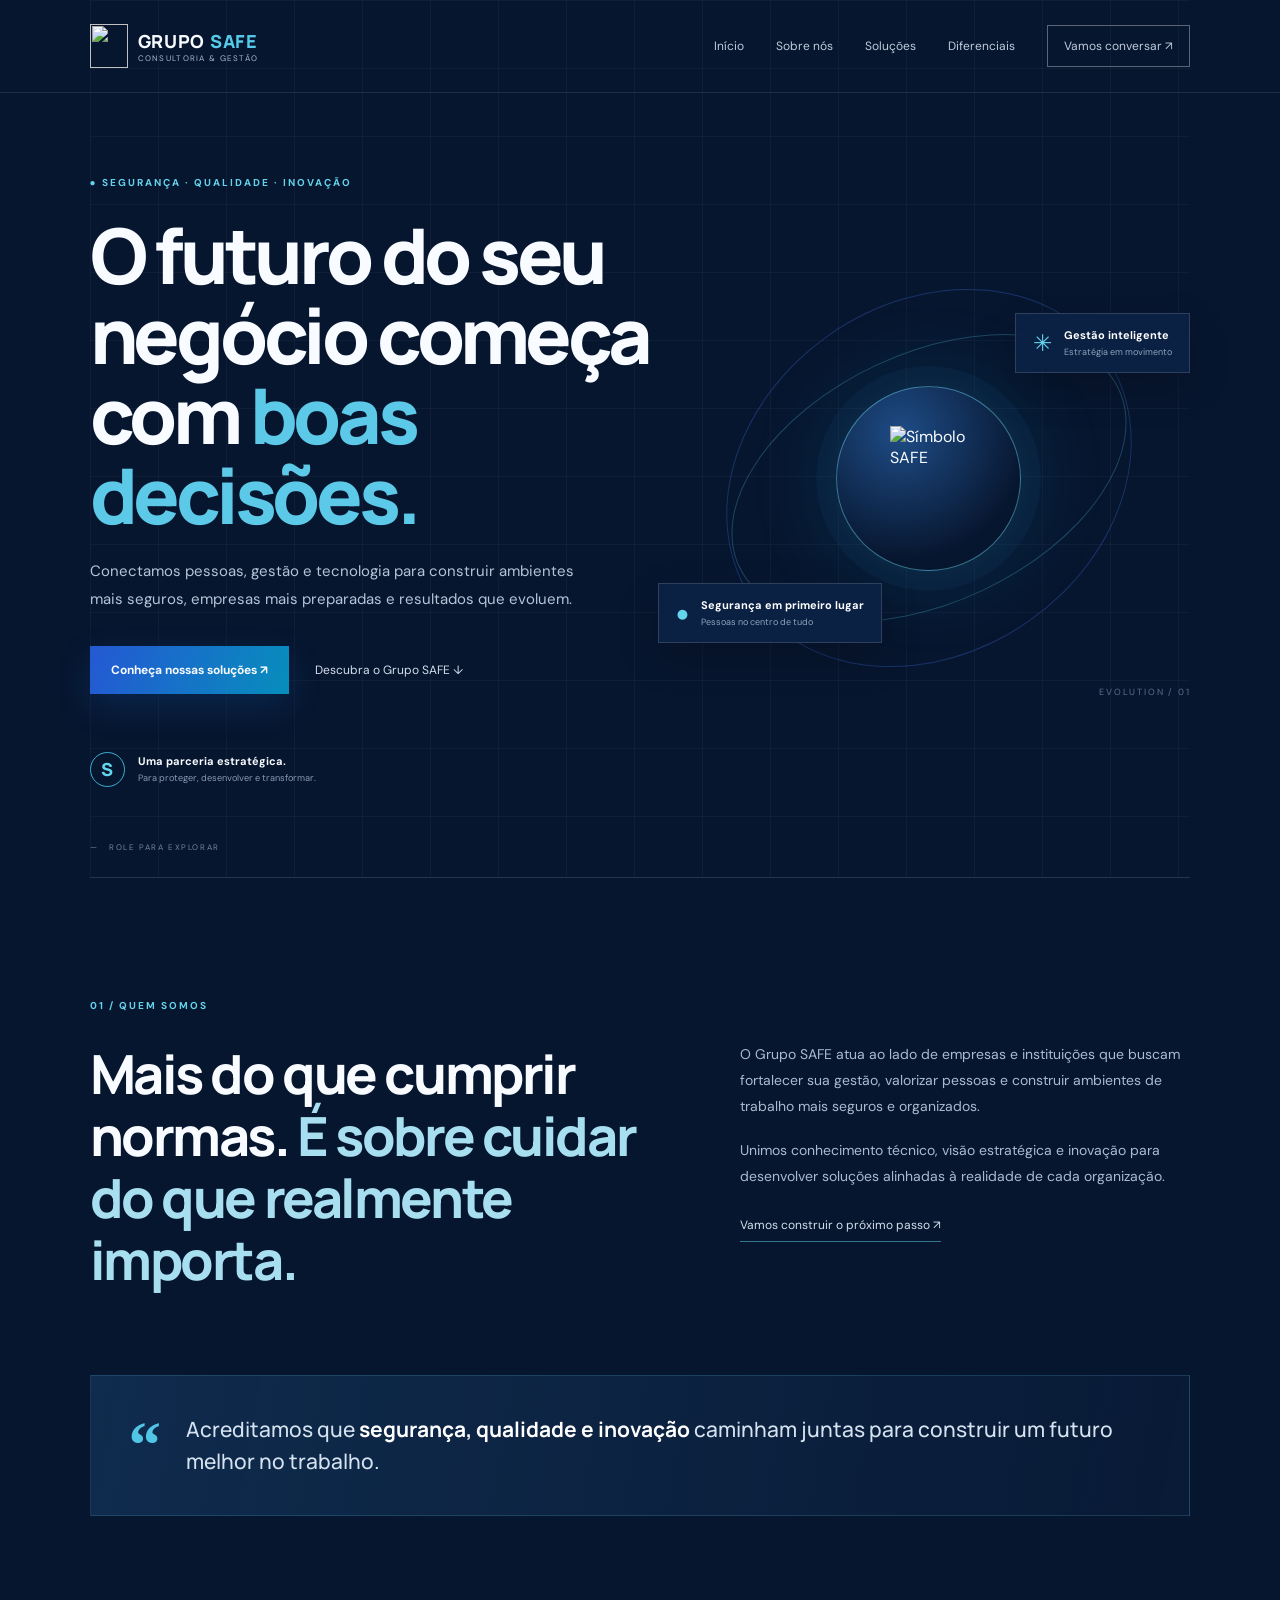
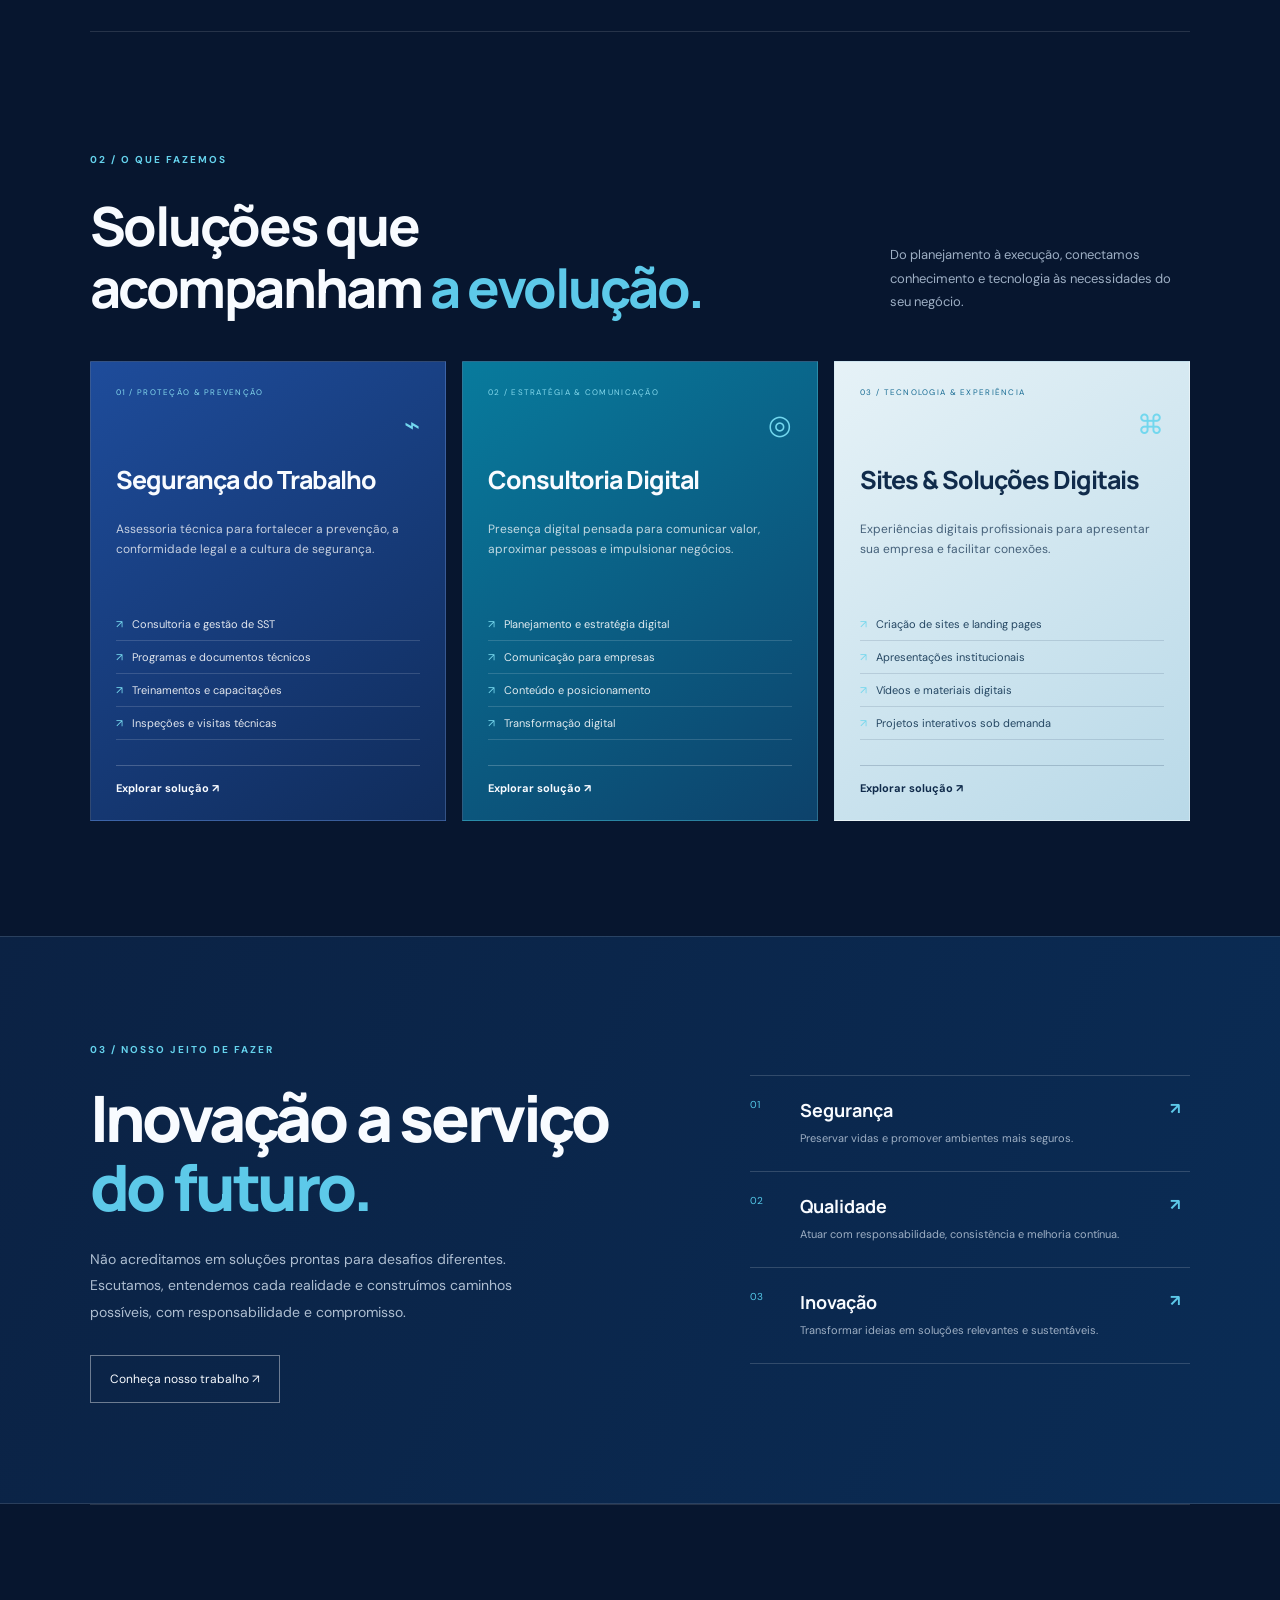
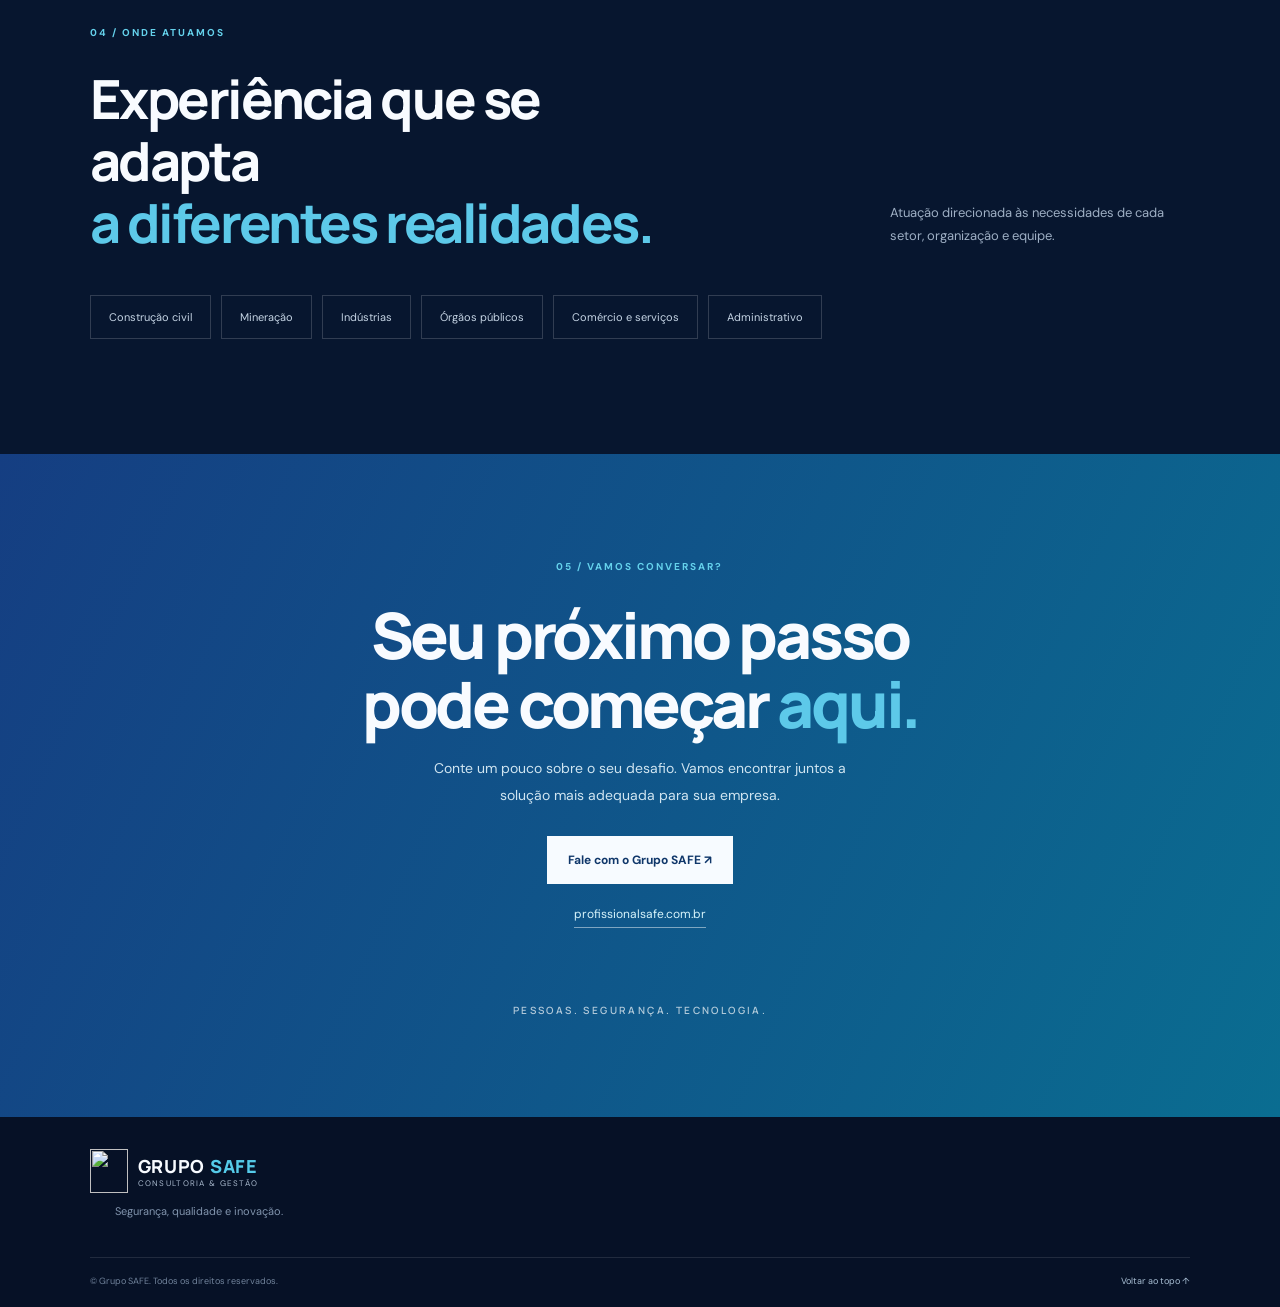
==== index.html @ c3917eaa "Add files via upload" ====
<!doctype html>
<html lang="pt-BR">
<head>
<meta charset="utf-8"><meta name="viewport" content="width=device-width,initial-scale=1">
<meta name="theme-color" content="#07162f">
<meta name="description" content="Grupo SAFE — Segurança, qualidade e inovação.">
<title>Grupo SAFE | Evolution</title>
<link rel="preconnect" href="https://fonts.googleapis.com">
<link href="https://fonts.googleapis.com/css2?family=DM+Sans:wght@400;500;600;700&family=Manrope:wght@400;600;700;800&display=swap" rel="stylesheet">
<link rel="stylesheet" href="style.css">
</head>
<body>
<div class="progress"></div><header>
<a class="brand" href="#inicio"><img src="assets/safe-mark.svg" alt=""><span><b>GRUPO <em>SAFE</em></b><small>CONSULTORIA & GESTÃO</small></span></a>
<button class="menu" aria-label="Abrir menu" aria-expanded="false">☰</button>
<nav><a href="#inicio">Início</a><a href="#sobre">Sobre nós</a><a href="#solucoes">Soluções</a><a href="#valores">Diferenciais</a><a class="navcta" href="#contato">Vamos conversar ↗</a></nav>
</header>
<main>
<section class="hero wrap" id="inicio">
<div class="hero-copy"><label>● SEGURANÇA · QUALIDADE · INOVAÇÃO</label><h1>O futuro do seu negócio começa com <i>boas decisões.</i></h1>
<p>Conectamos pessoas, gestão e tecnologia para construir ambientes mais seguros, empresas mais preparadas e resultados que evoluem.</p>
<div class="actions"><a class="btn" href="#solucoes">Conheça nossas soluções ↗</a><a class="simple" href="#sobre">Descubra o Grupo SAFE ↓</a></div>
<div class="proof"><b>S</b><span><strong>Uma parceria estratégica.</strong><small>Para proteger, desenvolver e transformar.</small></span></div></div>
<div class="visual"><div class="ring r1"></div><div class="ring r2"></div><div class="core"><img src="assets/safe-mark.svg" alt="Símbolo SAFE"></div><div class="float f1">✳ <span><b>Gestão inteligente</b><small>Estratégia em movimento</small></span></div><div class="float f2">● <span><b>Segurança em primeiro lugar</b><small>Pessoas no centro de tudo</small></span></div><small class="visual-note">EVOLUTION / 01</small></div>
<div class="scroll">— &nbsp; ROLE PARA EXPLORAR</div></section>
<section class="wrap section" id="sobre"><label>01 / QUEM SOMOS</label><div class="two"><h2>Mais do que cumprir normas. <i>É sobre cuidar do que realmente importa.</i></h2><div><p>O Grupo SAFE atua ao lado de empresas e instituições que buscam fortalecer sua gestão, valorizar pessoas e construir ambientes de trabalho mais seguros e organizados.</p><p>Unimos conhecimento técnico, visão estratégica e inovação para desenvolver soluções alinhadas à realidade de cada organização.</p><a class="under" href="#contato">Vamos construir o próximo passo ↗</a></div></div>
<div class="quote"><b>“</b><p>Acreditamos que <strong>segurança, qualidade e inovação</strong> caminham juntas para construir um futuro melhor no trabalho.</p></div></section>
<section class="wrap section" id="solucoes"><label>02 / O QUE FAZEMOS</label><div class="heading"><h2>Soluções que acompanham <i>a evolução.</i></h2><p>Do planejamento à execução, conectamos conhecimento e tecnologia às necessidades do seu negócio.</p></div>
<div class="cards">
<article class="card blue"><small>01 / PROTEÇÃO & PREVENÇÃO</small><div class="ico">⌁</div><h3>Segurança do Trabalho</h3><p>Assessoria técnica para fortalecer a prevenção, a conformidade legal e a cultura de segurança.</p><ul><li>Consultoria e gestão de SST</li><li>Programas e documentos técnicos</li><li>Treinamentos e capacitações</li><li>Inspeções e visitas técnicas</li></ul><a href="#contato">Explorar solução ↗</a></article>
<article class="card cyan"><small>02 / ESTRATÉGIA & COMUNICAÇÃO</small><div class="ico">◎</div><h3>Consultoria Digital</h3><p>Presença digital pensada para comunicar valor, aproximar pessoas e impulsionar negócios.</p><ul><li>Planejamento e estratégia digital</li><li>Comunicação para empresas</li><li>Conteúdo e posicionamento</li><li>Transformação digital</li></ul><a href="#contato">Explorar solução ↗</a></article>
<article class="card light"><small>03 / TECNOLOGIA & EXPERIÊNCIA</small><div class="ico">⌘</div><h3>Sites & Soluções Digitais</h3><p>Experiências digitais profissionais para apresentar sua empresa e facilitar conexões.</p><ul><li>Criação de sites e landing pages</li><li>Apresentações institucionais</li><li>Vídeos e materiais digitais</li><li>Projetos interativos sob demanda</li></ul><a href="#contato">Explorar solução ↗</a></article>
</div></section>
<section class="manifesto" id="valores"><div class="wrap manifesto-inner"><div><label>03 / NOSSO JEITO DE FAZER</label><h2>Inovação a serviço <i>do futuro.</i></h2><p>Não acreditamos em soluções prontas para desafios diferentes. Escutamos, entendemos cada realidade e construímos caminhos possíveis, com responsabilidade e compromisso.</p><a class="outline" href="#contato">Conheça nosso trabalho ↗</a></div><div class="values">
<div><small>01</small><span><b>Segurança</b><p>Preservar vidas e promover ambientes mais seguros.</p></span><strong>↗</strong></div>
<div><small>02</small><span><b>Qualidade</b><p>Atuar com responsabilidade, consistência e melhoria contínua.</p></span><strong>↗</strong></div>
<div><small>03</small><span><b>Inovação</b><p>Transformar ideias em soluções relevantes e sustentáveis.</p></span><strong>↗</strong></div></div></div></section>
<section class="wrap section sectors"><label>04 / ONDE ATUAMOS</label><div class="heading"><h2>Experiência que se adapta<br><i>a diferentes realidades.</i></h2><p>Atuação direcionada às necessidades de cada setor, organização e equipe.</p></div><div class="tags"><span>Construção civil</span><span>Mineração</span><span>Indústrias</span><span>Órgãos públicos</span><span>Comércio e serviços</span><span>Administrativo</span></div></section>
<section class="contact" id="contato"><div class="wrap"><label>05 / VAMOS CONVERSAR?</label><h2>Seu próximo passo<br>pode começar <i>aqui.</i></h2><p>Conte um pouco sobre o seu desafio. Vamos encontrar juntos a solução mais adequada para sua empresa.</p><a class="btn white" href="https://www.instagram.com/profissionalsafe/" target="_blank" rel="noopener">Fale com o Grupo SAFE ↗</a><a class="site" href="https://profissionalsafe.com.br" target="_blank" rel="noopener">profissionalsafe.com.br</a><div class="signature">PESSOAS. SEGURANÇA. TECNOLOGIA.</div></div></section>
</main>
<footer><div class="wrap"><a class="brand" href="#inicio"><img src="assets/safe-mark.svg" alt=""><span><b>GRUPO <em>SAFE</em></b><small>CONSULTORIA & GESTÃO</small></span></a><p>Segurança, qualidade e inovação.</p><div class="bottom"><span>© <span id="year"></span> Grupo SAFE. Todos os direitos reservados.</span><a href="#inicio">Voltar ao topo ↑</a></div></div></footer>
<script src="script.js"></script></body></html>
---- style.css ----
*{box-sizing:border-box}html{scroll-behavior:smooth}body{margin:0;background:#07162f;color:#f8fbff;font-family:'DM Sans',sans-serif;overflow-x:hidden}a{color:inherit;text-decoration:none}.progress{height:3px;width:0;position:fixed;z-index:99;top:0;background:#55cbe9}header{position:absolute;z-index:10;top:0;width:100%;padding:24px 7vw;display:flex;align-items:center;justify-content:space-between;border-bottom:1px solid #ffffff18}.brand{display:flex;align-items:center;gap:10px}.brand img{width:38px;height:44px}.brand span{display:flex;flex-direction:column}.brand b{font:800 18px Manrope,sans-serif;letter-spacing:.04em}.brand em{color:#55cbe9;font-style:normal}.brand small{font-size:8px;letter-spacing:.16em;color:#a8b8cc}nav{display:flex;align-items:center;gap:32px}nav a{font-size:12px;color:#c0ccdb}nav a:hover{color:#fff}.navcta{border:1px solid #ffffff55;padding:12px 16px}.menu{display:none}.wrap{width:min(1180px,86vw);margin:auto}.hero{min-height:760px;padding-top:170px;padding-bottom:90px;display:grid;grid-template-columns:1.05fr .95fr;align-items:center;position:relative;background-image:linear-gradient(#ffffff08 1px,transparent 1px),linear-gradient(90deg,#ffffff08 1px,transparent 1px);background-size:68px 68px}.hero label,label{font-size:10px;letter-spacing:.2em;font-weight:700;color:#65d2ec}.hero h1{font:800 clamp(46px,6vw,78px)/1.04 Manrope,sans-serif;letter-spacing:-.055em;margin:24px 0}.hero h1 i,h2 i{font-style:normal;color:#5dc9e9}.hero-copy>p{max-width:520px;color:#b5c4d7;line-height:1.85;font-size:15px}.actions{display:flex;align-items:center;gap:26px;margin-top:32px}.btn{display:inline-block;background:linear-gradient(110deg,#2458d3,#078ebc);padding:16px 21px;font-size:12px;font-weight:700;box-shadow:0 12px 34px #1469c833;transition:.25s}.btn:hover{transform:translateY(-3px)}.simple,.under{font-size:12px;color:#d4dfec}.proof{display:flex;align-items:center;gap:13px;margin-top:58px}.proof>b{width:35px;height:35px;border:1px solid #3aaed0;border-radius:50%;display:grid;place-items:center;color:#65d4ed;font:800 18px Manrope}.proof span{display:flex;flex-direction:column;font-size:11px;gap:4px}.proof small{color:#879ab3}.visual{min-height:440px;position:relative;display:grid;place-items:center}.ring{position:absolute;border:1px solid #5dc9e944;border-radius:50%;transform:rotate(-25deg)}.r1{width:420px;height:250px}.r2{width:350px;height:430px;transform:rotate(55deg);border-color:#396cda55}.core{width:185px;height:185px;border-radius:50%;display:grid;place-items:center;background:radial-gradient(circle at 35% 25%,#1e4c86,#07162f 70%);border:1px solid #6bd6ef77;box-shadow:0 0 0 20px #2366aa12,0 0 90px #10a8d033;animation:breathe 5s infinite}.core img{width:78px;height:105px}.float{position:absolute;display:flex;align-items:center;gap:12px;padding:14px 17px;background:#0c2347dd;border:1px solid #ffffff24;backdrop-filter:blur(14px);font-size:23px;color:#64d3ec;box-shadow:0 15px 40px #0003}.float span{display:flex;flex-direction:column;gap:4px;color:#fff;font-size:11px}.float small{font-size:9px;color:#8fa4bd}.f1{top:55px;right:0}.f2{bottom:55px;left:-10px}.visual-note{position:absolute;bottom:0;right:0;color:#59708e;letter-spacing:.2em;font-size:9px}.scroll{position:absolute;bottom:25px;left:0;font-size:8px;letter-spacing:.2em;color:#7186a1}.section{padding-top:115px;padding-bottom:115px;border-top:1px solid #ffffff20}.two{display:grid;grid-template-columns:1.1fr .9fr;gap:9%;margin-top:28px}.two h2,.heading h2{font:750 clamp(32px,4.3vw,54px)/1.15 Manrope,sans-serif;letter-spacing:-.045em;margin:0}.two h2 i{color:#a7dff0}.two p{font-size:14px;line-height:1.85;color:#aabbd0;margin:0 0 18px}.under{display:inline-block;margin-top:10px;border-bottom:1px solid #5dc9e988;padding-bottom:8px}.quote{margin-top:85px;padding:32px 38px;display:flex;align-items:center;gap:25px;background:linear-gradient(100deg,#1b48776b,#0d294d33);border:1px solid #66bedf30}.quote>b{font:800 65px Georgia;color:#51c5e5}.quote p{font:500 21px/1.5 Manrope;color:#d5e2ef;margin:0}.quote strong{color:#fff}.heading{display:flex;justify-content:space-between;align-items:end;gap:35px;margin:26px 0 42px}.heading h2{max-width:620px}.heading>p{max-width:300px;color:#9eafc4;font-size:13px;line-height:1.8;margin:0 0 5px}.cards{display:grid;grid-template-columns:repeat(3,1fr);gap:16px}.card{min-height:445px;padding:25px;display:flex;flex-direction:column;position:relative;overflow:hidden;border:1px solid #ffffff22;transition:.3s}.card:hover{transform:translateY(-7px);border-color:#66d5ef88}.blue{background:linear-gradient(145deg,#1e4c9b,#102c5b)}.cyan{background:linear-gradient(145deg,#087b9d,#0d426b)}.light{background:linear-gradient(145deg,#e6f2f7,#b9d9e8);color:#102b4b}.card>small{font-size:8px;letter-spacing:.16em;color:#85d9ed}.light>small{color:#176b93}.ico{font-size:27px;color:#72d7ee;position:absolute;right:25px;top:45px}.card h3{font:750 25px Manrope;margin:65px 0 10px;letter-spacing:-.04em}.card p{font-size:12px;line-height:1.7;color:#ffffffbf;min-height:62px}.light p{color:#45617a}.card ul{padding:0;list-style:none;margin:15px 0 25px}.card li{padding:9px 0;border-bottom:1px solid #ffffff25;font-size:11px;color:#ffffffdf}.light li{border-color:#102b4b22;color:#244662}.card li:before{content:'↗';margin-right:9px;color:#76d7ed}.card a{margin-top:auto;padding-top:15px;border-top:1px solid #ffffff35;font-size:11px;font-weight:700}.light a{border-color:#102b4b33}.manifesto{background:linear-gradient(115deg,#0b2244,#0a2c55);border-block:1px solid #ffffff20;padding:100px 0}.manifesto-inner{display:grid;grid-template-columns:1fr .8fr;gap:10%;align-items:center}.manifesto h2,.contact h2{font:800 clamp(42px,5vw,65px)/1.08 Manrope;letter-spacing:-.05em;margin:25px 0}.manifesto p,.contact p{max-width:460px;color:#aebed1;font-size:14px;line-height:1.9}.outline{display:inline-block;border:1px solid #ffffff66;padding:15px 19px;font-size:12px;margin-top:15px}.values>div{display:grid;grid-template-columns:35px 1fr 20px;gap:15px;padding:22px 0;border-bottom:1px solid #ffffff29}.values>div:first-child{border-top:1px solid #ffffff29}.values small{color:#55c9e8;font-size:10px}.values b{font:700 18px Manrope}.values p{margin:6px 0 0;font-size:11px;color:#9eafc4}.values strong{color:#5dc9e9}.tags{display:flex;flex-wrap:wrap;gap:10px;margin-top:40px}.tags span{padding:14px 18px;border:1px solid #ffffff2b;color:#c5d4e4;font-size:11px;transition:.25s}.tags span:hover{background:#2575b738;border-color:#3aaed0}.contact{padding:100px 0;text-align:center;background:linear-gradient(115deg,#153e82,#0a6d91)}.contact h2{margin:25px 0 17px}.contact p{margin:0 auto 28px;color:#d0e5f1}.white{background:#f7fbff;color:#10376a;box-shadow:none}.site{display:block;width:max-content;margin:22px auto 0;font-size:12px;color:#d7f4fb;border-bottom:1px solid #ffffff77;padding-bottom:5px}.signature{margin-top:75px;color:#ffffffad;font:600 10px Manrope;letter-spacing:.24em}footer{background:#061126;padding:32px 0 20px}footer .wrap>p{display:inline-block;margin-left:25px;color:#8194ad;font-size:11px}.bottom{display:flex;justify-content:space-between;margin-top:28px;padding-top:17px;border-top:1px solid #ffffff1c;color:#71839b;font-size:9px}.bottom a{color:#a9bfd4}.reveal{opacity:0;transform:translateY(22px);transition:.7s}.reveal.show{opacity:1;transform:none}@keyframes breathe{50%{transform:scale(1.045)}}@media(max-width:850px){nav{gap:16px}nav a{font-size:10px}.hero{min-height:680px}.visual{transform:scale(.85)}}@media(max-width:650px){header{padding:17px 6vw}.menu{display:block;background:none;border:0;color:white;font-size:25px}nav{position:absolute;top:70px;left:0;right:0;padding:15px 6vw 22px;background:#06152ff5;display:flex;flex-direction:column;align-items:stretch;gap:0;opacity:0;visibility:hidden;transform:translateY(-8px);transition:.25s}nav.open{opacity:1;visibility:visible;transform:none}nav a{padding:13px 0;border-bottom:1px solid #ffffff15;font-size:13px}.navcta{text-align:center;margin-top:10px}.wrap{width:88vw}.hero{display:flex;flex-direction:column;align-items:stretch;padding-top:135px;padding-bottom:85px;min-height:auto}.hero h1{font-size:clamp(42px,12vw,58px)}.hero-copy>p{font-size:14px}.actions{align-items:flex-start;flex-direction:column;gap:20px}.proof{margin-top:38px}.visual{min-height:330px;margin-top:10px;transform:scale(.8);transform-origin:center}.r1{width:340px;height:210px}.r2{width:280px;height:350px}.core{width:150px;height:150px}.f1{top:15px}.f2{bottom:20px}.scroll{bottom:20px}.section{padding:80px 0}.two,.manifesto-inner{grid-template-columns:1fr;gap:25px}.two h2,.heading h2{font-size:36px}.quote{margin-top:55px;padding:24px 18px;gap:12px}.quote>b{font-size:48px}.quote p{font-size:15px}.heading{display:block;margin-bottom:28px}.heading>p{margin-top:17px}.cards{grid-template-columns:1fr}.card{min-height:400px}.manifesto{padding:80px 0}.manifesto h2,.contact h2{font-size:44px}.sectors .heading{display:block}.tags{margin-top:28px;gap:8px}.tags span{padding:12px;font-size:10px}.contact{padding:80px 0}.signature{font-size:8px;margin-top:55px}footer .wrap>p{display:block;margin:14px 0}.bottom{gap:12px;line-height:1.5}}@media(prefers-reduced-motion:reduce){*,*::before,*::after{scroll-behavior:auto!important;animation-duration:.01ms!important;transition-duration:.01ms!important}.reveal{opacity:1;transform:none}}
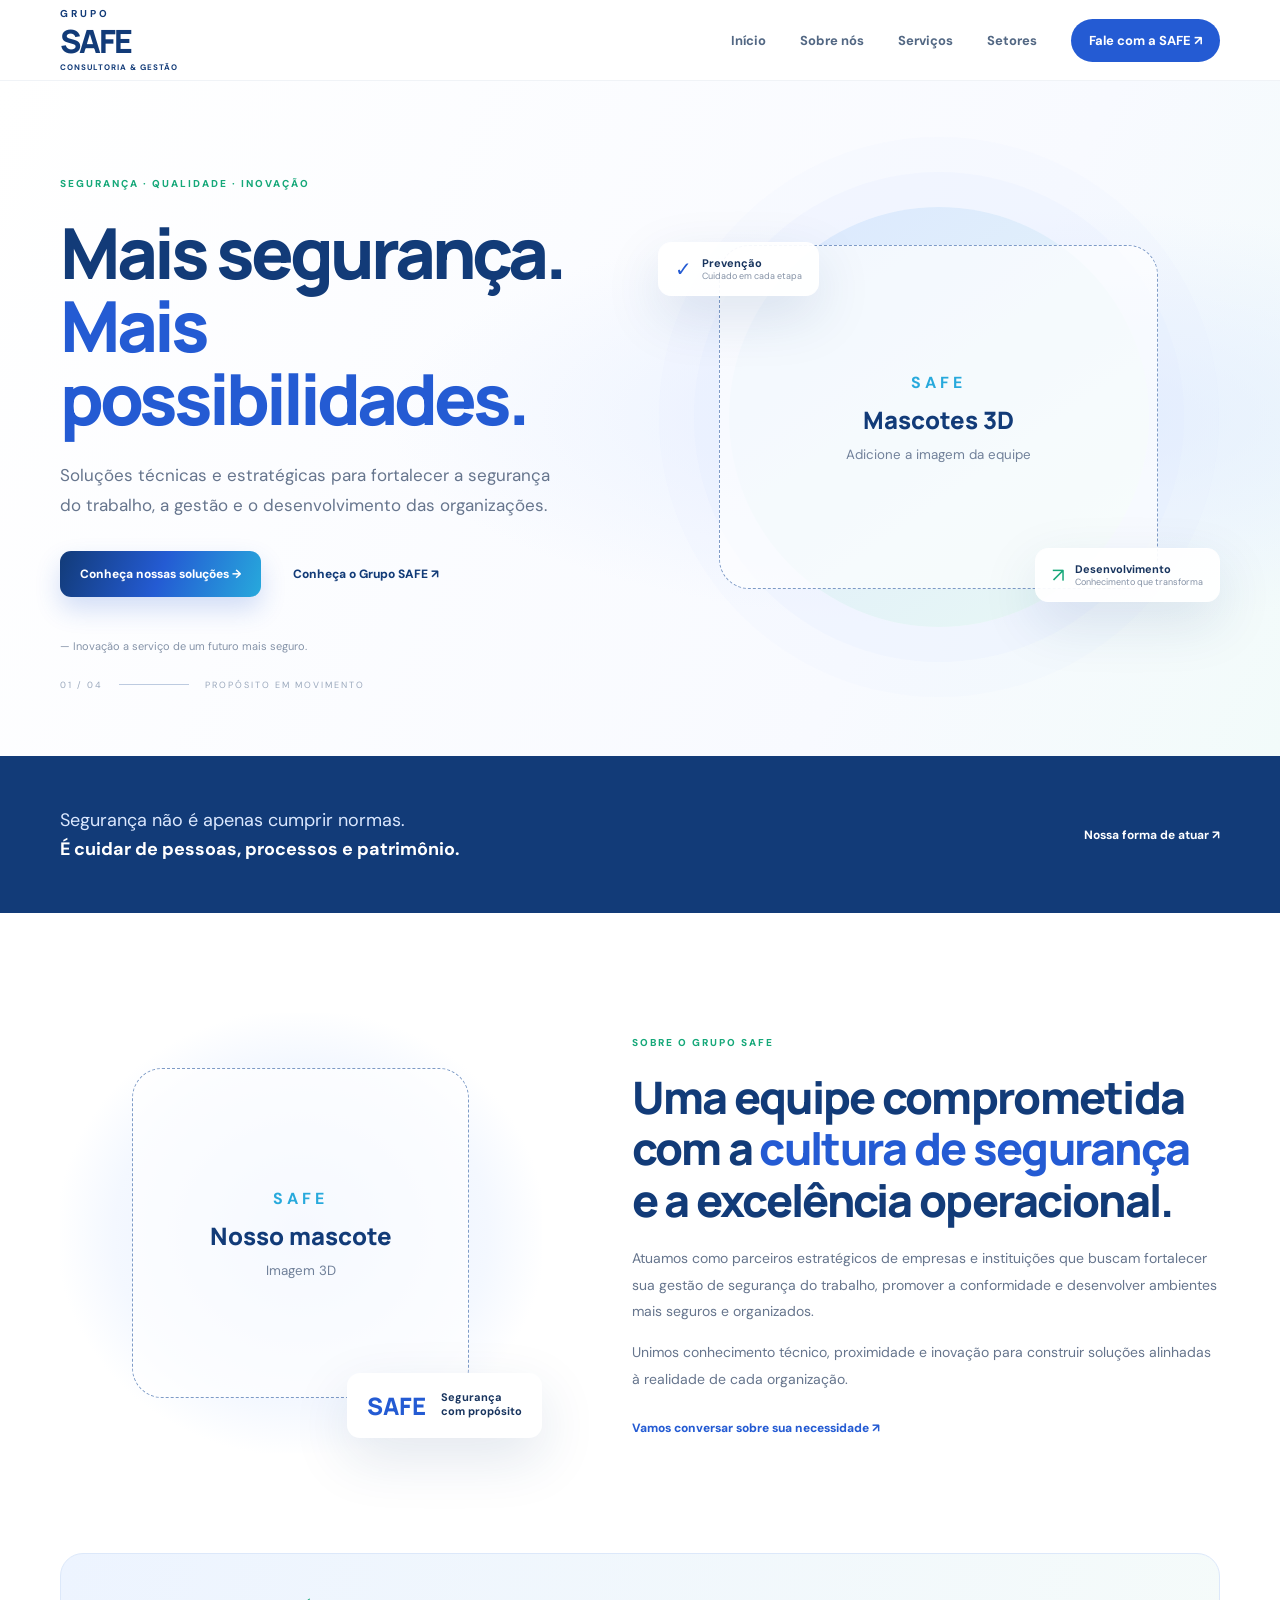
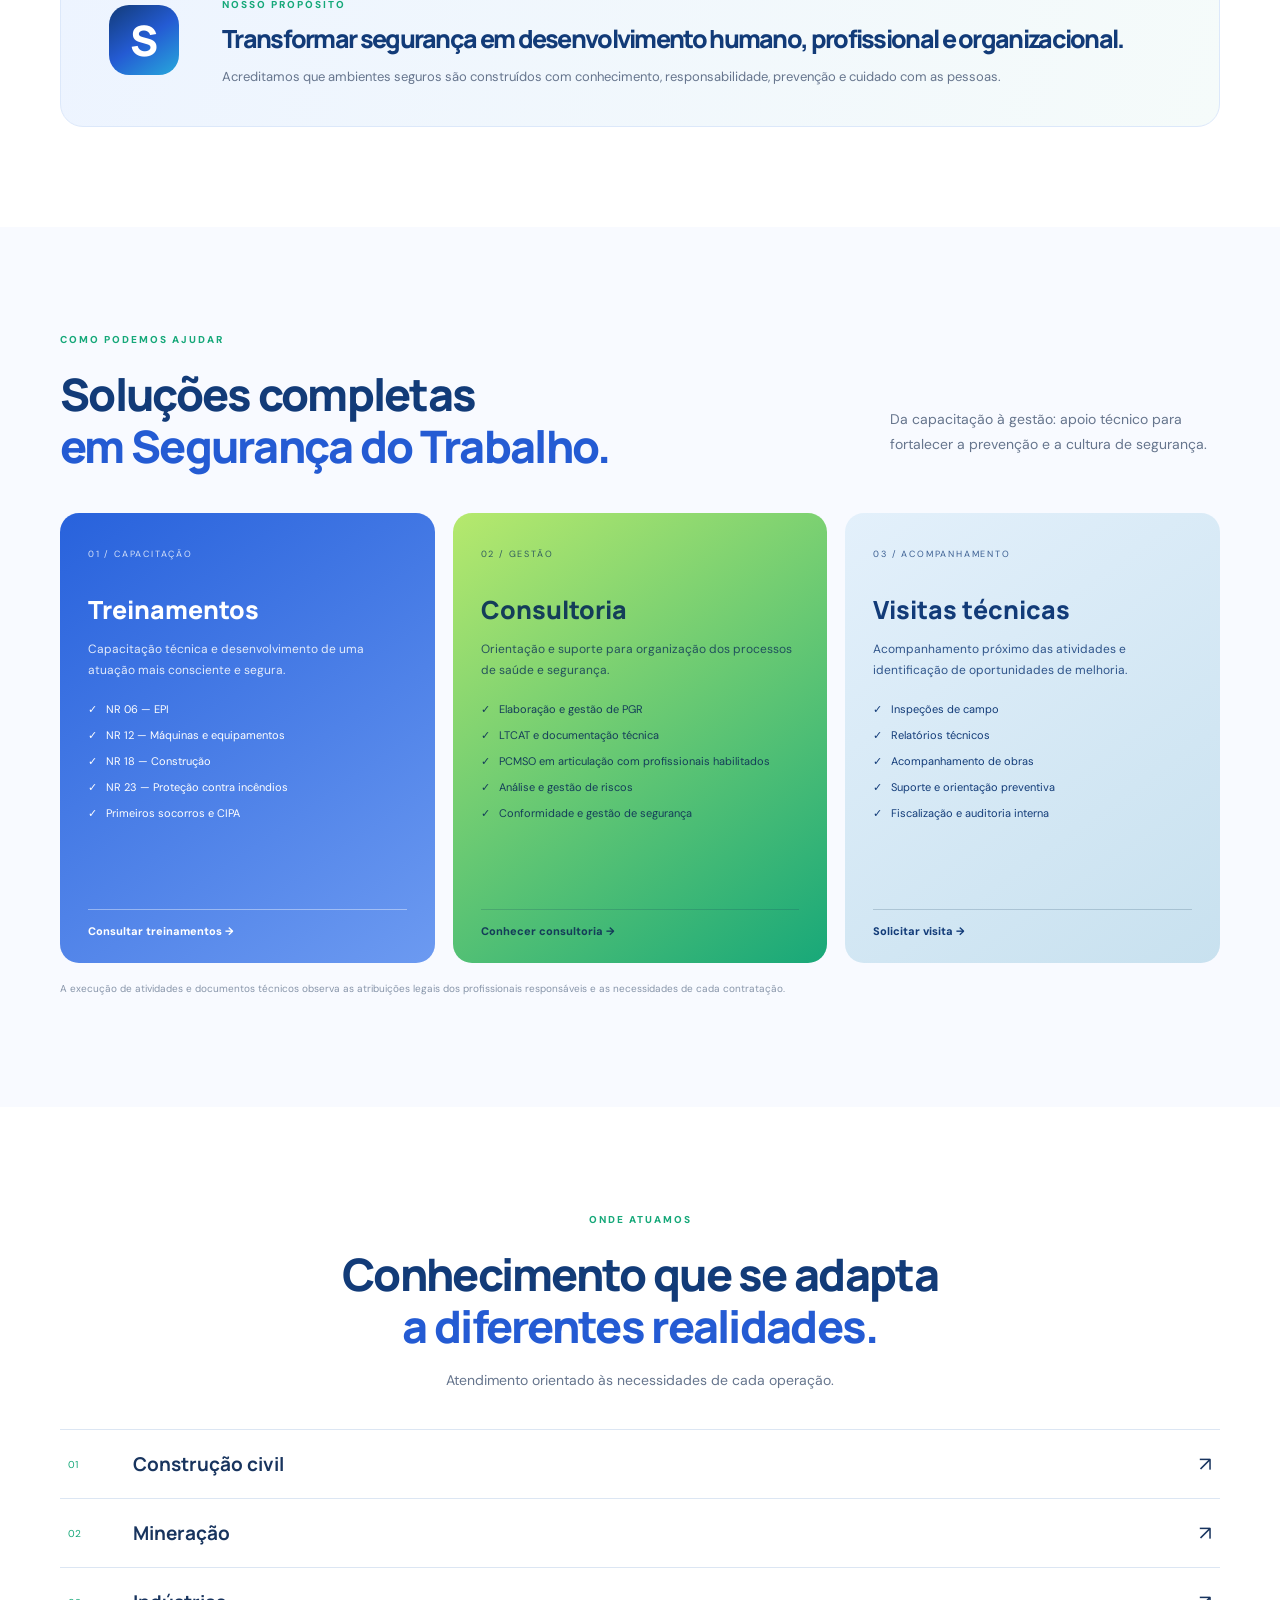
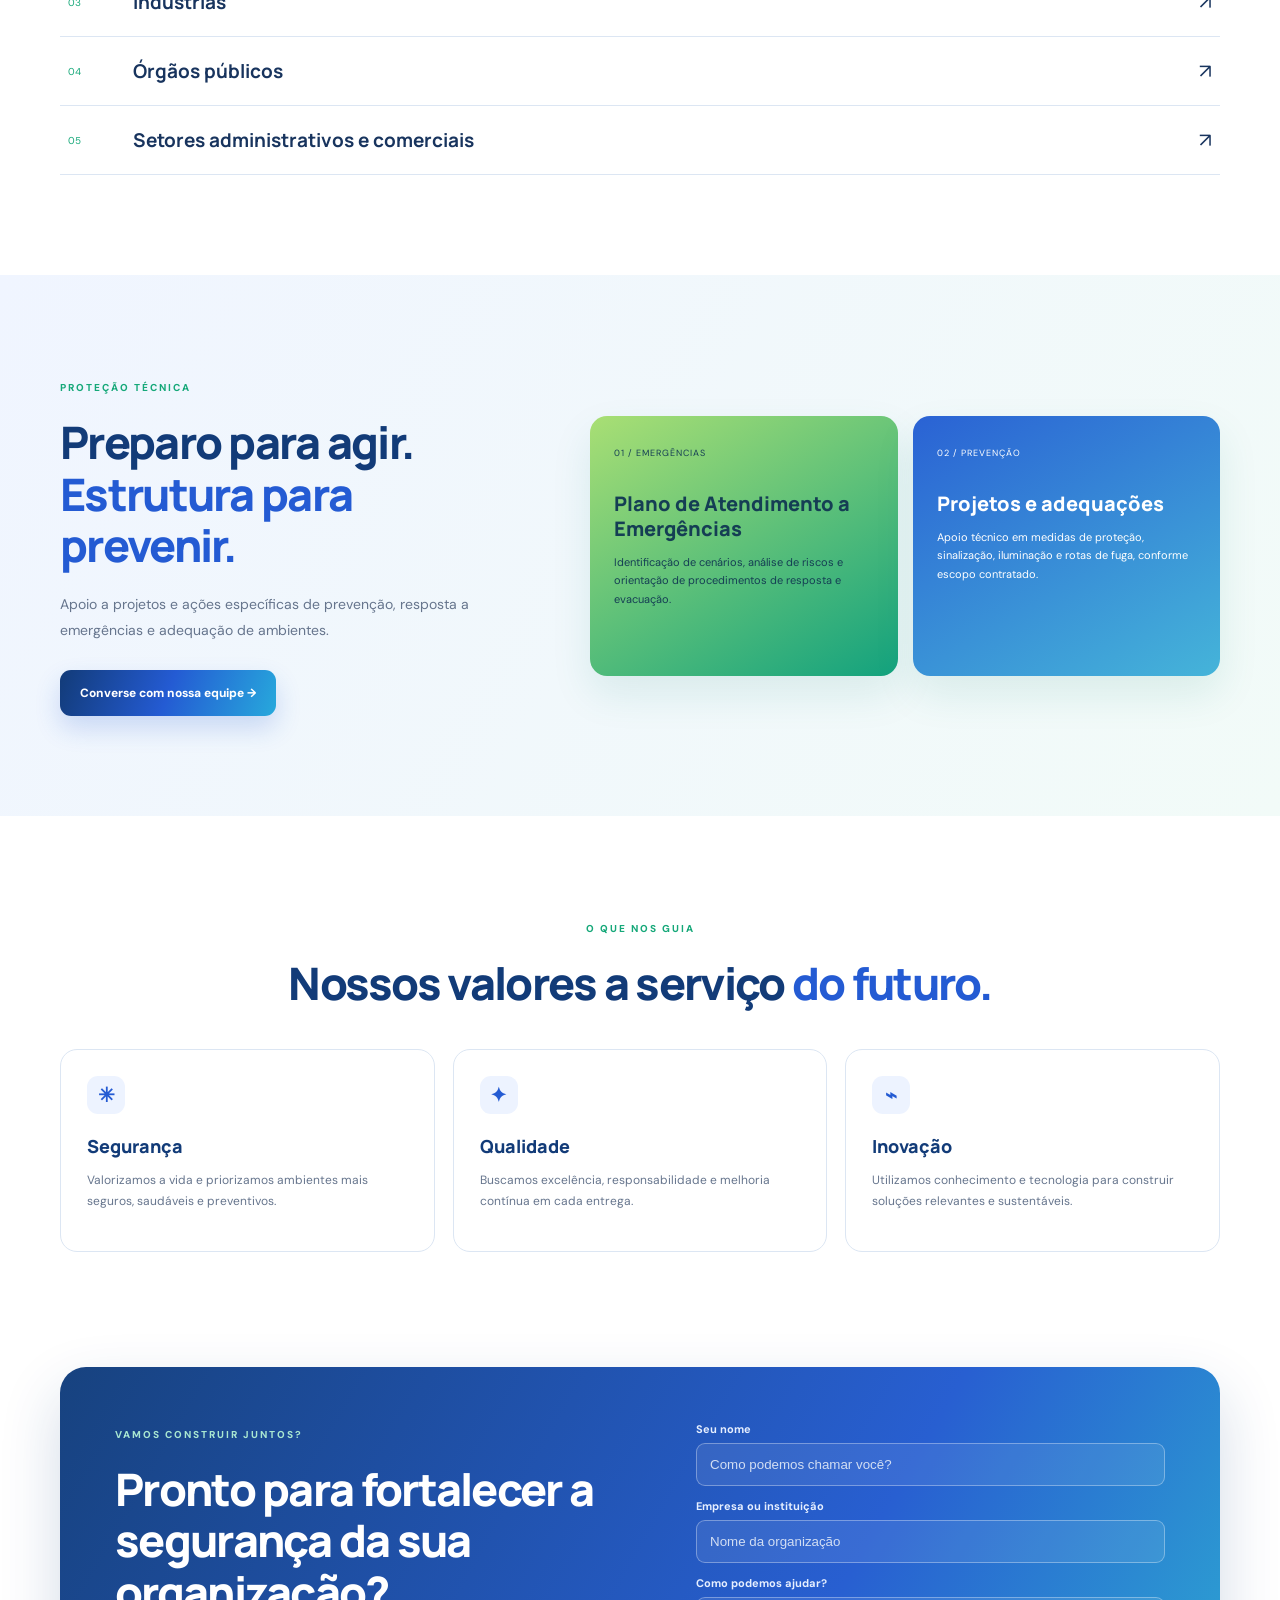
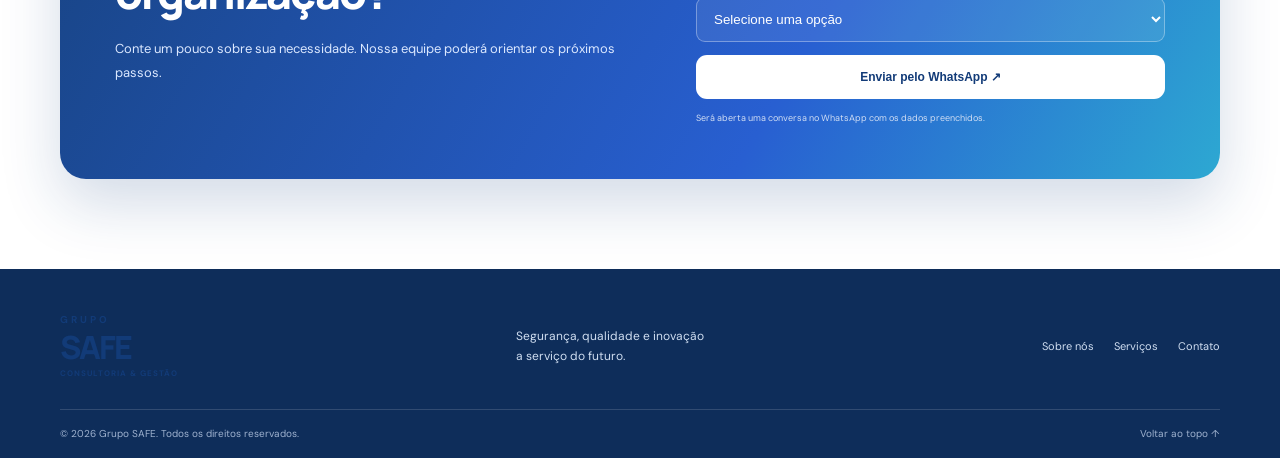
==== commit 6020310f: "Add files via upload" ====
--- a/index.html
+++ b/index.html
@@ -2,41 +2,43 @@
 <html lang="pt-BR">
 <head>
 <meta charset="utf-8"><meta name="viewport" content="width=device-width,initial-scale=1">
-<meta name="theme-color" content="#07162f">
+<meta name="theme-color" content="#17427f">
 <meta name="description" content="Grupo SAFE — Segurança, qualidade e inovação.">
-<title>Grupo SAFE | Evolution</title>
-<link rel="preconnect" href="https://fonts.googleapis.com">
+<title>Grupo SAFE | Consultoria & Gestão</title>
+<link rel="preconnect" href="https://fonts.googleapis.com"><link rel="preconnect" href="https://fonts.gstatic.com" crossorigin>
 <link href="https://fonts.googleapis.com/css2?family=DM+Sans:wght@400;500;600;700&family=Manrope:wght@400;600;700;800&display=swap" rel="stylesheet">
 <link rel="stylesheet" href="style.css">
 </head>
 <body>
-<div class="progress"></div><header>
-<a class="brand" href="#inicio"><img src="assets/safe-mark.svg" alt=""><span><b>GRUPO <em>SAFE</em></b><small>CONSULTORIA & GESTÃO</small></span></a>
-<button class="menu" aria-label="Abrir menu" aria-expanded="false">☰</button>
-<nav><a href="#inicio">Início</a><a href="#sobre">Sobre nós</a><a href="#solucoes">Soluções</a><a href="#valores">Diferenciais</a><a class="navcta" href="#contato">Vamos conversar ↗</a></nav>
-</header>
+<div class="progress"><i id="progress"></i></div>
+<header><nav class="container nav">
+<a class="brand" href="#inicio"><img src="assets/logo-grupo-safe.png" alt="Grupo SAFE" onerror="this.style.display='none';this.nextElementSibling.style.display='block'"><b class="fallback">GRUPO<br><strong>SAFE</strong><small>CONSULTORIA & GESTÃO</small></b></a>
+<button id="menuButton" aria-label="Abrir menu" aria-expanded="false">☰</button>
+<div class="links" id="links"><a href="#inicio">Início</a><a href="#sobre">Sobre nós</a><a href="#servicos">Serviços</a><a href="#setores">Setores</a><a class="nav-cta" href="#contato">Fale com a SAFE ↗</a></div>
+</nav></header>
 <main>
-<section class="hero wrap" id="inicio">
-<div class="hero-copy"><label>● SEGURANÇA · QUALIDADE · INOVAÇÃO</label><h1>O futuro do seu negócio começa com <i>boas decisões.</i></h1>
-<p>Conectamos pessoas, gestão e tecnologia para construir ambientes mais seguros, empresas mais preparadas e resultados que evoluem.</p>
-<div class="actions"><a class="btn" href="#solucoes">Conheça nossas soluções ↗</a><a class="simple" href="#sobre">Descubra o Grupo SAFE ↓</a></div>
-<div class="proof"><b>S</b><span><strong>Uma parceria estratégica.</strong><small>Para proteger, desenvolver e transformar.</small></span></div></div>
-<div class="visual"><div class="ring r1"></div><div class="ring r2"></div><div class="core"><img src="assets/safe-mark.svg" alt="Símbolo SAFE"></div><div class="float f1">✳ <span><b>Gestão inteligente</b><small>Estratégia em movimento</small></span></div><div class="float f2">● <span><b>Segurança em primeiro lugar</b><small>Pessoas no centro de tudo</small></span></div><small class="visual-note">EVOLUTION / 01</small></div>
-<div class="scroll">— &nbsp; ROLE PARA EXPLORAR</div></section>
-<section class="wrap section" id="sobre"><label>01 / QUEM SOMOS</label><div class="two"><h2>Mais do que cumprir normas. <i>É sobre cuidar do que realmente importa.</i></h2><div><p>O Grupo SAFE atua ao lado de empresas e instituições que buscam fortalecer sua gestão, valorizar pessoas e construir ambientes de trabalho mais seguros e organizados.</p><p>Unimos conhecimento técnico, visão estratégica e inovação para desenvolver soluções alinhadas à realidade de cada organização.</p><a class="under" href="#contato">Vamos construir o próximo passo ↗</a></div></div>
-<div class="quote"><b>“</b><p>Acreditamos que <strong>segurança, qualidade e inovação</strong> caminham juntas para construir um futuro melhor no trabalho.</p></div></section>
-<section class="wrap section" id="solucoes"><label>02 / O QUE FAZEMOS</label><div class="heading"><h2>Soluções que acompanham <i>a evolução.</i></h2><p>Do planejamento à execução, conectamos conhecimento e tecnologia às necessidades do seu negócio.</p></div>
+<section class="hero" id="inicio"><div class="container hero-grid">
+<div class="reveal"><span class="eyebrow">SEGURANÇA · QUALIDADE · INOVAÇÃO</span><h1>Mais segurança.<br><em>Mais possibilidades.</em></h1>
+<p class="lead">Soluções técnicas e estratégicas para fortalecer a segurança do trabalho, a gestão e o desenvolvimento das organizações.</p>
+<div class="actions"><a class="button primary" href="#servicos">Conheça nossas soluções →</a><a class="button ghost" href="#sobre">Conheça o Grupo SAFE ↗</a></div>
+<p class="note">— Inovação a serviço de um futuro mais seguro.</p></div>
+<div class="hero-art reveal delay"><div class="halo"></div><div class="mascot"><img src="assets/mascotes-equipe.png" alt="Mascotes 3D do Grupo SAFE" onerror="this.style.display='none';this.nextElementSibling.style.display='grid'"><div class="placeholder"><b>SAFE</b><strong>Mascotes 3D</strong><small>Adicione a imagem da equipe</small></div></div><div class="float f1">✓ <span><b>Prevenção</b><small>Cuidado em cada etapa</small></span></div><div class="float f2">↗ <span><b>Desenvolvimento</b><small>Conhecimento que transforma</small></span></div></div>
+</div><div class="container hero-foot">01 / 04 <i></i> PROPÓSITO EM MOVIMENTO</div></section>
+<section class="statement"><div class="container statement-inner"><p>Segurança não é apenas cumprir normas.<br><b>É cuidar de pessoas, processos e patrimônio.</b></p><a href="#sobre">Nossa forma de atuar ↗</a></div></section>
+<section class="section" id="sobre"><div class="container about-grid"><div class="about-art reveal"><img src="assets/mascote-seguranca.png" alt="Mascote SAFE" onerror="this.style.display='none';this.nextElementSibling.style.display='grid'"><div class="placeholder compact"><b>SAFE</b><strong>Nosso mascote</strong><small>Imagem 3D</small></div><div class="stamp">SAFE <b>Segurança<br>com propósito</b></div></div><div class="reveal"><span class="eyebrow">SOBRE O GRUPO SAFE</span><h2>Uma equipe comprometida com a <em>cultura de segurança</em> e a excelência operacional.</h2><p>Atuamos como parceiros estratégicos de empresas e instituições que buscam fortalecer sua gestão de segurança do trabalho, promover a conformidade e desenvolver ambientes mais seguros e organizados.</p><p>Unimos conhecimento técnico, proximidade e inovação para construir soluções alinhadas à realidade de cada organização.</p><a class="text-link" href="#contato">Vamos conversar sobre sua necessidade ↗</a></div></div></section>
+<section class="purpose"><div class="container purpose-box reveal"><div class="purpose-symbol">S</div><div><span class="eyebrow">NOSSO PROPÓSITO</span><h2>Transformar segurança em desenvolvimento humano, profissional e organizacional.</h2><p>Acreditamos que ambientes seguros são construídos com conhecimento, responsabilidade, prevenção e cuidado com as pessoas.</p></div></div></section>
+<section class="section services" id="servicos"><div class="container"><div class="section-head reveal"><div><span class="eyebrow">COMO PODEMOS AJUDAR</span><h2>Soluções completas<br><em>em Segurança do Trabalho.</em></h2></div><p>Da capacitação à gestão: apoio técnico para fortalecer a prevenção e a cultura de segurança.</p></div>
 <div class="cards">
-<article class="card blue"><small>01 / PROTEÇÃO & PREVENÇÃO</small><div class="ico">⌁</div><h3>Segurança do Trabalho</h3><p>Assessoria técnica para fortalecer a prevenção, a conformidade legal e a cultura de segurança.</p><ul><li>Consultoria e gestão de SST</li><li>Programas e documentos técnicos</li><li>Treinamentos e capacitações</li><li>Inspeções e visitas técnicas</li></ul><a href="#contato">Explorar solução ↗</a></article>
-<article class="card cyan"><small>02 / ESTRATÉGIA & COMUNICAÇÃO</small><div class="ico">◎</div><h3>Consultoria Digital</h3><p>Presença digital pensada para comunicar valor, aproximar pessoas e impulsionar negócios.</p><ul><li>Planejamento e estratégia digital</li><li>Comunicação para empresas</li><li>Conteúdo e posicionamento</li><li>Transformação digital</li></ul><a href="#contato">Explorar solução ↗</a></article>
-<article class="card light"><small>03 / TECNOLOGIA & EXPERIÊNCIA</small><div class="ico">⌘</div><h3>Sites & Soluções Digitais</h3><p>Experiências digitais profissionais para apresentar sua empresa e facilitar conexões.</p><ul><li>Criação de sites e landing pages</li><li>Apresentações institucionais</li><li>Vídeos e materiais digitais</li><li>Projetos interativos sob demanda</li></ul><a href="#contato">Explorar solução ↗</a></article>
-</div></section>
-<section class="manifesto" id="valores"><div class="wrap manifesto-inner"><div><label>03 / NOSSO JEITO DE FAZER</label><h2>Inovação a serviço <i>do futuro.</i></h2><p>Não acreditamos em soluções prontas para desafios diferentes. Escutamos, entendemos cada realidade e construímos caminhos possíveis, com responsabilidade e compromisso.</p><a class="outline" href="#contato">Conheça nosso trabalho ↗</a></div><div class="values">
-<div><small>01</small><span><b>Segurança</b><p>Preservar vidas e promover ambientes mais seguros.</p></span><strong>↗</strong></div>
-<div><small>02</small><span><b>Qualidade</b><p>Atuar com responsabilidade, consistência e melhoria contínua.</p></span><strong>↗</strong></div>
-<div><small>03</small><span><b>Inovação</b><p>Transformar ideias em soluções relevantes e sustentáveis.</p></span><strong>↗</strong></div></div></div></section>
-<section class="wrap section sectors"><label>04 / ONDE ATUAMOS</label><div class="heading"><h2>Experiência que se adapta<br><i>a diferentes realidades.</i></h2><p>Atuação direcionada às necessidades de cada setor, organização e equipe.</p></div><div class="tags"><span>Construção civil</span><span>Mineração</span><span>Indústrias</span><span>Órgãos públicos</span><span>Comércio e serviços</span><span>Administrativo</span></div></section>
-<section class="contact" id="contato"><div class="wrap"><label>05 / VAMOS CONVERSAR?</label><h2>Seu próximo passo<br>pode começar <i>aqui.</i></h2><p>Conte um pouco sobre o seu desafio. Vamos encontrar juntos a solução mais adequada para sua empresa.</p><a class="btn white" href="https://www.instagram.com/profissionalsafe/" target="_blank" rel="noopener">Fale com o Grupo SAFE ↗</a><a class="site" href="https://profissionalsafe.com.br" target="_blank" rel="noopener">profissionalsafe.com.br</a><div class="signature">PESSOAS. SEGURANÇA. TECNOLOGIA.</div></div></section>
+<article class="service blue reveal"><span class="number">01 / CAPACITAÇÃO</span><h3>Treinamentos</h3><p>Capacitação técnica e desenvolvimento de uma atuação mais consciente e segura.</p><ul><li>NR 06 — EPI</li><li>NR 12 — Máquinas e equipamentos</li><li>NR 18 — Construção</li><li>NR 23 — Proteção contra incêndios</li><li>Primeiros socorros e CIPA</li></ul><a href="#contato">Consultar treinamentos →</a></article>
+<article class="service green reveal delay"><span class="number">02 / GESTÃO</span><h3>Consultoria</h3><p>Orientação e suporte para organização dos processos de saúde e segurança.</p><ul><li>Elaboração e gestão de PGR</li><li>LTCAT e documentação técnica</li><li>PCMSO em articulação com profissionais habilitados</li><li>Análise e gestão de riscos</li><li>Conformidade e gestão de segurança</li></ul><a href="#contato">Conhecer consultoria →</a></article>
+<article class="service pale reveal"><span class="number">03 / ACOMPANHAMENTO</span><h3>Visitas técnicas</h3><p>Acompanhamento próximo das atividades e identificação de oportunidades de melhoria.</p><ul><li>Inspeções de campo</li><li>Relatórios técnicos</li><li>Acompanhamento de obras</li><li>Suporte e orientação preventiva</li><li>Fiscalização e auditoria interna</li></ul><a href="#contato">Solicitar visita →</a></article></div>
+<p class="disclaimer">A execução de atividades e documentos técnicos observa as atribuições legais dos profissionais responsáveis e as necessidades de cada contratação.</p></div></section>
+<section class="section" id="setores"><div class="container"><div class="center reveal"><span class="eyebrow">ONDE ATUAMOS</span><h2>Conhecimento que se adapta<br><em>a diferentes realidades.</em></h2><p>Atendimento orientado às necessidades de cada operação.</p></div><div class="sector-list reveal"><div><small>01</small><b>Construção civil</b><i>↗</i></div><div><small>02</small><b>Mineração</b><i>↗</i></div><div><small>03</small><b>Indústrias</b><i>↗</i></div><div><small>04</small><b>Órgãos públicos</b><i>↗</i></div><div><small>05</small><b>Setores administrativos e comerciais</b><i>↗</i></div></div></div></section>
+<section class="special"><div class="container special-grid"><div class="reveal"><span class="eyebrow">PROTEÇÃO TÉCNICA</span><h2>Preparo para agir.<br><em>Estrutura para prevenir.</em></h2><p>Apoio a projetos e ações específicas de prevenção, resposta a emergências e adequação de ambientes.</p><a class="button primary" href="#contato">Converse com nossa equipe →</a></div><div class="special-cards reveal delay"><article><small>01 / EMERGÊNCIAS</small><h3>Plano de Atendimento a Emergências</h3><p>Identificação de cenários, análise de riscos e orientação de procedimentos de resposta e evacuação.</p></article><article><small>02 / PREVENÇÃO</small><h3>Projetos e adequações</h3><p>Apoio técnico em medidas de proteção, sinalização, iluminação e rotas de fuga, conforme escopo contratado.</p></article></div></div></section>
+<section class="section"><div class="container"><div class="center reveal"><span class="eyebrow">O QUE NOS GUIA</span><h2>Nossos valores a serviço <em>do futuro.</em></h2></div><div class="values"><article class="reveal"><b>✳</b><h3>Segurança</h3><p>Valorizamos a vida e priorizamos ambientes mais seguros, saudáveis e preventivos.</p></article><article class="reveal delay"><b>✦</b><h3>Qualidade</h3><p>Buscamos excelência, responsabilidade e melhoria contínua em cada entrega.</p></article><article class="reveal delay2"><b>⌁</b><h3>Inovação</h3><p>Utilizamos conhecimento e tecnologia para construir soluções relevantes e sustentáveis.</p></article></div></div></section>
+<section class="contact" id="contato"><div class="container contact-box reveal"><div><span class="eyebrow">VAMOS CONSTRUIR JUNTOS?</span><h2>Pronto para fortalecer a segurança da sua organização?</h2><p>Conte um pouco sobre sua necessidade. Nossa equipe poderá orientar os próximos passos.</p></div><form id="contactForm"><label>Seu nome<input name="name" required placeholder="Como podemos chamar você?"></label><label>Empresa ou instituição<input name="company" placeholder="Nome da organização"></label><label>Como podemos ajudar?<select name="subject" required><option value="">Selecione uma opção</option><option>Treinamentos</option><option>Consultoria em Segurança do Trabalho</option><option>Visita técnica</option><option>Plano de emergência ou projeto</option><option>Outra necessidade</option></select></label><button class="button white" type="submit">Enviar pelo WhatsApp ↗</button><small>Será aberta uma conversa no WhatsApp com os dados preenchidos.</small></form></div></section>
 </main>
-<footer><div class="wrap"><a class="brand" href="#inicio"><img src="assets/safe-mark.svg" alt=""><span><b>GRUPO <em>SAFE</em></b><small>CONSULTORIA & GESTÃO</small></span></a><p>Segurança, qualidade e inovação.</p><div class="bottom"><span>© <span id="year"></span> Grupo SAFE. Todos os direitos reservados.</span><a href="#inicio">Voltar ao topo ↑</a></div></div></footer>
-<script src="script.js"></script></body></html>+<footer><div class="container footer-main"><a class="brand" href="#inicio"><img src="assets/logo-grupo-safe.png" alt="Grupo SAFE" onerror="this.style.display='none';this.nextElementSibling.style.display='block'"><b class="fallback">GRUPO<br><strong>SAFE</strong><small>CONSULTORIA & GESTÃO</small></b></a><p>Segurança, qualidade e inovação<br>a serviço do futuro.</p><div><a href="#sobre">Sobre nós</a><a href="#servicos">Serviços</a><a href="#contato">Contato</a></div></div><div class="container footer-bottom"><span>© <span id="year"></span> Grupo SAFE. Todos os direitos reservados.</span><a href="#inicio">Voltar ao topo ↑</a></div></footer>
+<a class="floating" id="floating" href="#contato" aria-label="Fale com o Grupo SAFE">↗</a>
+<script src="script.js"></script>
+</body></html>
--- a/style.css
+++ b/style.css
@@ -1 +1,16 @@
-*{box-sizing:border-box}html{scroll-behavior:smooth}body{margin:0;background:#07162f;color:#f8fbff;font-family:'DM Sans',sans-serif;overflow-x:hidden}a{color:inherit;text-decoration:none}.progress{height:3px;width:0;position:fixed;z-index:99;top:0;background:#55cbe9}header{position:absolute;z-index:10;top:0;width:100%;padding:24px 7vw;display:flex;align-items:center;justify-content:space-between;border-bottom:1px solid #ffffff18}.brand{display:flex;align-items:center;gap:10px}.brand img{width:38px;height:44px}.brand span{display:flex;flex-direction:column}.brand b{font:800 18px Manrope,sans-serif;letter-spacing:.04em}.brand em{color:#55cbe9;font-style:normal}.brand small{font-size:8px;letter-spacing:.16em;color:#a8b8cc}nav{display:flex;align-items:center;gap:32px}nav a{font-size:12px;color:#c0ccdb}nav a:hover{color:#fff}.navcta{border:1px solid #ffffff55;padding:12px 16px}.menu{display:none}.wrap{width:min(1180px,86vw);margin:auto}.hero{min-height:760px;padding-top:170px;padding-bottom:90px;display:grid;grid-template-columns:1.05fr .95fr;align-items:center;position:relative;background-image:linear-gradient(#ffffff08 1px,transparent 1px),linear-gradient(90deg,#ffffff08 1px,transparent 1px);background-size:68px 68px}.hero label,label{font-size:10px;letter-spacing:.2em;font-weight:700;color:#65d2ec}.hero h1{font:800 clamp(46px,6vw,78px)/1.04 Manrope,sans-serif;letter-spacing:-.055em;margin:24px 0}.hero h1 i,h2 i{font-style:normal;color:#5dc9e9}.hero-copy>p{max-width:520px;color:#b5c4d7;line-height:1.85;font-size:15px}.actions{display:flex;align-items:center;gap:26px;margin-top:32px}.btn{display:inline-block;background:linear-gradient(110deg,#2458d3,#078ebc);padding:16px 21px;font-size:12px;font-weight:700;box-shadow:0 12px 34px #1469c833;transition:.25s}.btn:hover{transform:translateY(-3px)}.simple,.under{font-size:12px;color:#d4dfec}.proof{display:flex;align-items:center;gap:13px;margin-top:58px}.proof>b{width:35px;height:35px;border:1px solid #3aaed0;border-radius:50%;display:grid;place-items:center;color:#65d4ed;font:800 18px Manrope}.proof span{display:flex;flex-direction:column;font-size:11px;gap:4px}.proof small{color:#879ab3}.visual{min-height:440px;position:relative;display:grid;place-items:center}.ring{position:absolute;border:1px solid #5dc9e944;border-radius:50%;transform:rotate(-25deg)}.r1{width:420px;height:250px}.r2{width:350px;height:430px;transform:rotate(55deg);border-color:#396cda55}.core{width:185px;height:185px;border-radius:50%;display:grid;place-items:center;background:radial-gradient(circle at 35% 25%,#1e4c86,#07162f 70%);border:1px solid #6bd6ef77;box-shadow:0 0 0 20px #2366aa12,0 0 90px #10a8d033;animation:breathe 5s infinite}.core img{width:78px;height:105px}.float{position:absolute;display:flex;align-items:center;gap:12px;padding:14px 17px;background:#0c2347dd;border:1px solid #ffffff24;backdrop-filter:blur(14px);font-size:23px;color:#64d3ec;box-shadow:0 15px 40px #0003}.float span{display:flex;flex-direction:column;gap:4px;color:#fff;font-size:11px}.float small{font-size:9px;color:#8fa4bd}.f1{top:55px;right:0}.f2{bottom:55px;left:-10px}.visual-note{position:absolute;bottom:0;right:0;color:#59708e;letter-spacing:.2em;font-size:9px}.scroll{position:absolute;bottom:25px;left:0;font-size:8px;letter-spacing:.2em;color:#7186a1}.section{padding-top:115px;padding-bottom:115px;border-top:1px solid #ffffff20}.two{display:grid;grid-template-columns:1.1fr .9fr;gap:9%;margin-top:28px}.two h2,.heading h2{font:750 clamp(32px,4.3vw,54px)/1.15 Manrope,sans-serif;letter-spacing:-.045em;margin:0}.two h2 i{color:#a7dff0}.two p{font-size:14px;line-height:1.85;color:#aabbd0;margin:0 0 18px}.under{display:inline-block;margin-top:10px;border-bottom:1px solid #5dc9e988;padding-bottom:8px}.quote{margin-top:85px;padding:32px 38px;display:flex;align-items:center;gap:25px;background:linear-gradient(100deg,#1b48776b,#0d294d33);border:1px solid #66bedf30}.quote>b{font:800 65px Georgia;color:#51c5e5}.quote p{font:500 21px/1.5 Manrope;color:#d5e2ef;margin:0}.quote strong{color:#fff}.heading{display:flex;justify-content:space-between;align-items:end;gap:35px;margin:26px 0 42px}.heading h2{max-width:620px}.heading>p{max-width:300px;color:#9eafc4;font-size:13px;line-height:1.8;margin:0 0 5px}.cards{display:grid;grid-template-columns:repeat(3,1fr);gap:16px}.card{min-height:445px;padding:25px;display:flex;flex-direction:column;position:relative;overflow:hidden;border:1px solid #ffffff22;transition:.3s}.card:hover{transform:translateY(-7px);border-color:#66d5ef88}.blue{background:linear-gradient(145deg,#1e4c9b,#102c5b)}.cyan{background:linear-gradient(145deg,#087b9d,#0d426b)}.light{background:linear-gradient(145deg,#e6f2f7,#b9d9e8);color:#102b4b}.card>small{font-size:8px;letter-spacing:.16em;color:#85d9ed}.light>small{color:#176b93}.ico{font-size:27px;color:#72d7ee;position:absolute;right:25px;top:45px}.card h3{font:750 25px Manrope;margin:65px 0 10px;letter-spacing:-.04em}.card p{font-size:12px;line-height:1.7;color:#ffffffbf;min-height:62px}.light p{color:#45617a}.card ul{padding:0;list-style:none;margin:15px 0 25px}.card li{padding:9px 0;border-bottom:1px solid #ffffff25;font-size:11px;color:#ffffffdf}.light li{border-color:#102b4b22;color:#244662}.card li:before{content:'↗';margin-right:9px;color:#76d7ed}.card a{margin-top:auto;padding-top:15px;border-top:1px solid #ffffff35;font-size:11px;font-weight:700}.light a{border-color:#102b4b33}.manifesto{background:linear-gradient(115deg,#0b2244,#0a2c55);border-block:1px solid #ffffff20;padding:100px 0}.manifesto-inner{display:grid;grid-template-columns:1fr .8fr;gap:10%;align-items:center}.manifesto h2,.contact h2{font:800 clamp(42px,5vw,65px)/1.08 Manrope;letter-spacing:-.05em;margin:25px 0}.manifesto p,.contact p{max-width:460px;color:#aebed1;font-size:14px;line-height:1.9}.outline{display:inline-block;border:1px solid #ffffff66;padding:15px 19px;font-size:12px;margin-top:15px}.values>div{display:grid;grid-template-columns:35px 1fr 20px;gap:15px;padding:22px 0;border-bottom:1px solid #ffffff29}.values>div:first-child{border-top:1px solid #ffffff29}.values small{color:#55c9e8;font-size:10px}.values b{font:700 18px Manrope}.values p{margin:6px 0 0;font-size:11px;color:#9eafc4}.values strong{color:#5dc9e9}.tags{display:flex;flex-wrap:wrap;gap:10px;margin-top:40px}.tags span{padding:14px 18px;border:1px solid #ffffff2b;color:#c5d4e4;font-size:11px;transition:.25s}.tags span:hover{background:#2575b738;border-color:#3aaed0}.contact{padding:100px 0;text-align:center;background:linear-gradient(115deg,#153e82,#0a6d91)}.contact h2{margin:25px 0 17px}.contact p{margin:0 auto 28px;color:#d0e5f1}.white{background:#f7fbff;color:#10376a;box-shadow:none}.site{display:block;width:max-content;margin:22px auto 0;font-size:12px;color:#d7f4fb;border-bottom:1px solid #ffffff77;padding-bottom:5px}.signature{margin-top:75px;color:#ffffffad;font:600 10px Manrope;letter-spacing:.24em}footer{background:#061126;padding:32px 0 20px}footer .wrap>p{display:inline-block;margin-left:25px;color:#8194ad;font-size:11px}.bottom{display:flex;justify-content:space-between;margin-top:28px;padding-top:17px;border-top:1px solid #ffffff1c;color:#71839b;font-size:9px}.bottom a{color:#a9bfd4}.reveal{opacity:0;transform:translateY(22px);transition:.7s}.reveal.show{opacity:1;transform:none}@keyframes breathe{50%{transform:scale(1.045)}}@media(max-width:850px){nav{gap:16px}nav a{font-size:10px}.hero{min-height:680px}.visual{transform:scale(.85)}}@media(max-width:650px){header{padding:17px 6vw}.menu{display:block;background:none;border:0;color:white;font-size:25px}nav{position:absolute;top:70px;left:0;right:0;padding:15px 6vw 22px;background:#06152ff5;display:flex;flex-direction:column;align-items:stretch;gap:0;opacity:0;visibility:hidden;transform:translateY(-8px);transition:.25s}nav.open{opacity:1;visibility:visible;transform:none}nav a{padding:13px 0;border-bottom:1px solid #ffffff15;font-size:13px}.navcta{text-align:center;margin-top:10px}.wrap{width:88vw}.hero{display:flex;flex-direction:column;align-items:stretch;padding-top:135px;padding-bottom:85px;min-height:auto}.hero h1{font-size:clamp(42px,12vw,58px)}.hero-copy>p{font-size:14px}.actions{align-items:flex-start;flex-direction:column;gap:20px}.proof{margin-top:38px}.visual{min-height:330px;margin-top:10px;transform:scale(.8);transform-origin:center}.r1{width:340px;height:210px}.r2{width:280px;height:350px}.core{width:150px;height:150px}.f1{top:15px}.f2{bottom:20px}.scroll{bottom:20px}.section{padding:80px 0}.two,.manifesto-inner{grid-template-columns:1fr;gap:25px}.two h2,.heading h2{font-size:36px}.quote{margin-top:55px;padding:24px 18px;gap:12px}.quote>b{font-size:48px}.quote p{font-size:15px}.heading{display:block;margin-bottom:28px}.heading>p{margin-top:17px}.cards{grid-template-columns:1fr}.card{min-height:400px}.manifesto{padding:80px 0}.manifesto h2,.contact h2{font-size:44px}.sectors .heading{display:block}.tags{margin-top:28px;gap:8px}.tags span{padding:12px;font-size:10px}.contact{padding:80px 0}.signature{font-size:8px;margin-top:55px}footer .wrap>p{display:block;margin:14px 0}.bottom{gap:12px;line-height:1.5}}@media(prefers-reduced-motion:reduce){*,*::before,*::after{scroll-behavior:auto!important;animation-duration:.01ms!important;transition-duration:.01ms!important}.reveal{opacity:1;transform:none}}+ :root{--blue:#245bd3;--dark:#123b78;--deep:#102f60;--cyan:#27a9dc;--green:#16a879;--ink:#18345e;--muted:#66758d;--line:#dce6f3;--head:'Manrope',sans-serif;--body:'DM Sans',sans-serif}
+*{box-sizing:border-box}html{scroll-behavior:smooth;scroll-padding-top:85px}body{margin:0;color:var(--ink);font-family:var(--body);overflow-x:hidden}a{text-decoration:none;color:inherit}.container{width:min(1160px,calc(100% - 48px));margin:auto}.progress{height:3px;position:fixed;inset:0 0 auto;z-index:1000}.progress i{display:block;height:100%;width:0;background:linear-gradient(90deg,var(--blue),var(--cyan),var(--green))}
+header{position:sticky;top:0;z-index:100;background:#ffffffeb;backdrop-filter:blur(16px);border-bottom:1px solid #1d4b8210}.nav{height:80px;display:flex;align-items:center;justify-content:space-between}.brand img{width:165px;max-height:56px;object-fit:contain}.fallback{display:none;color:var(--dark);font-size:10px;letter-spacing:3px;line-height:1}.fallback strong{font:800 32px var(--head);letter-spacing:-2px}.fallback small{display:block;font-size:8px;letter-spacing:1px}.links{display:flex;align-items:center;gap:34px;font-size:13px;font-weight:700;color:#526783}.links a:hover{color:var(--blue)}.nav-cta{background:var(--blue);color:white!important;padding:13px 18px;border-radius:30px}#menuButton{display:none}
+.hero{position:relative;overflow:hidden;padding:90px 0 65px;background:radial-gradient(ellipse at 80% 50%,#dce9ffb0,transparent 44%),linear-gradient(115deg,#fff,#f8faff 70%,#f2fbfa)}.hero-grid{display:grid;grid-template-columns:1fr 1fr;align-items:center;gap:35px}.eyebrow{color:var(--green);font-size:10px;font-weight:800;letter-spacing:2px}.hero h1{font:800 clamp(48px,5.5vw,76px)/1.04 var(--head);letter-spacing:-4px;color:var(--dark);margin:24px 0}.hero h1 em,h2 em{font-style:normal;color:var(--blue)}.lead{font-size:17px;line-height:1.8;color:var(--muted);max-width:510px}.actions{display:flex;gap:12px;flex-wrap:wrap;margin-top:30px}.button{display:inline-flex;align-items:center;justify-content:center;padding:15px 20px;border:0;border-radius:11px;font-size:12px;font-weight:800;cursor:pointer;transition:.25s}.button:hover{transform:translateY(-3px)}.primary{color:white;background:linear-gradient(110deg,var(--dark),var(--blue),var(--cyan));box-shadow:0 12px 26px #245bd333}.ghost{color:var(--dark)}.note{font-size:11px;color:#8593a8;margin-top:42px}.hero-art{height:490px;position:relative;display:grid;place-items:center}.halo{position:absolute;width:420px;height:420px;border-radius:50%;background:linear-gradient(145deg,#dbe8ff,#e8f8f4);box-shadow:0 0 0 35px #dce8ff36,0 0 0 70px #dce8ff20}.mascot{position:relative;z-index:2;width:100%;height:430px;display:grid;place-items:center}.mascot img{width:100%;height:100%;object-fit:contain;filter:drop-shadow(0 25px 25px #173c7622)}.placeholder{display:none;width:78%;height:80%;border:1px dashed #7e9bc7;border-radius:30px;background:#ffffffa8;place-content:center;text-align:center;gap:10px;color:var(--dark)}.placeholder b{color:var(--cyan);letter-spacing:4px}.placeholder strong{font:800 24px var(--head)}.placeholder small{color:#71819a}.float{position:absolute;z-index:3;display:flex;align-items:center;gap:10px;padding:13px 16px;background:#fffffff0;border:1px solid white;border-radius:13px;box-shadow:0 20px 55px #173c7620;color:var(--blue);font-size:20px;animation:float 5s ease-in-out infinite}.float span b,.float span small{display:block}.float span b{font-size:11px;color:var(--ink)}.float span small{font-size:9px;color:#8491a5}.f1{top:70px;left:0}.f2{right:0;bottom:60px;animation-delay:-2.5s;color:var(--green)}.hero-foot{display:flex;gap:16px;align-items:center;font-size:9px;letter-spacing:2px;color:#9aa8bc;margin-top:15px}.hero-foot i{width:70px;height:1px;background:#bdcbe0}
+.statement{background:var(--dark);color:white;padding:32px 0}.statement-inner{display:flex;align-items:center;justify-content:space-between;gap:25px}.statement p{font-size:18px;line-height:1.6;color:#dbe8ff}.statement b{color:white}.statement a{font-size:12px;font-weight:700;white-space:nowrap}
+.section{padding:100px 0}.about-grid{display:grid;grid-template-columns:.9fr 1.1fr;gap:90px;align-items:center}.about-art{height:440px;position:relative;display:grid;place-items:center;background:radial-gradient(ellipse,#e4edff,#f4f8ff 55%,transparent 72%)}.about-art>img{height:100%;max-width:100%;object-fit:contain;filter:drop-shadow(0 20px 22px #183b7022)}.compact{width:70%;height:75%}.stamp{position:absolute;bottom:15px;right:0;background:white;box-shadow:0 20px 55px #173c7620;padding:16px 20px;border-radius:13px;font:800 24px var(--head);color:var(--blue)}.stamp b{font:700 11px var(--body);display:inline-block;margin-left:10px;color:var(--ink)}h2{font:800 clamp(32px,3.5vw,46px)/1.15 var(--head);letter-spacing:-1.7px;color:var(--dark);margin:20px 0}.about-grid p,.special-grid p{font-size:14px;line-height:1.9;color:var(--muted)}.text-link{display:inline-block;color:var(--blue);font-size:12px;font-weight:800;margin-top:14px}.purpose{padding:0 0 100px}.purpose-box{padding:38px 48px;display:grid;grid-template-columns:85px 1fr;gap:28px;align-items:center;border:1px solid #dce8fa;border-radius:23px;background:linear-gradient(105deg,#edf4ff,#f5fbfa)}.purpose-symbol{width:70px;height:70px;border-radius:20px;display:grid;place-items:center;background:linear-gradient(145deg,var(--dark),var(--blue),var(--cyan));color:white;font:800 42px var(--head)}.purpose-box h2{font-size:25px;margin:12px 0}.purpose-box p{color:var(--muted);font-size:13px;line-height:1.7;margin:0}
+.services{background:#f8faff}.section-head{display:flex;justify-content:space-between;align-items:end;gap:40px;margin-bottom:42px}.section-head h2{margin-bottom:0}.section-head>p{max-width:330px;color:var(--muted);font-size:14px;line-height:1.8}.cards{display:grid;grid-template-columns:repeat(3,1fr);gap:18px}.service{padding:28px;border-radius:19px;min-height:450px;position:relative;transition:.3s}.service:hover{transform:translateY(-8px);box-shadow:0 25px 50px #163d7224}.blue{background:linear-gradient(145deg,#2862dc,#6c9af1);color:white}.green{background:linear-gradient(145deg,#b6e96d,#18a879);color:#143d59}.pale{background:linear-gradient(145deg,#e3f0fb,#c8e1ef);color:var(--dark)}.number{font-size:9px;letter-spacing:1.8px;opacity:.8}.service h3{font:800 25px var(--head);margin:30px 0 8px}.service p{font-size:12px;line-height:1.7;opacity:.85}.service ul{list-style:none;padding:0;margin:22px 0}.service li{font-size:11px;margin:12px 0}.service li:before{content:'✓';margin-right:9px}.service>a{position:absolute;bottom:25px;left:28px;right:28px;padding-top:14px;border-top:1px solid #ffffff66;font-size:11px;font-weight:800}.green>a,.pale>a{border-color:#173d5933}.disclaimer{font-size:10px;color:#8795a9;line-height:1.6;margin-top:18px}
+.center{text-align:center;margin-bottom:40px}.center p{color:var(--muted);font-size:14px}.sector-list{border-top:1px solid var(--line)}.sector-list>div{display:grid;grid-template-columns:65px 1fr 35px;align-items:center;padding:21px 8px;border-bottom:1px solid var(--line);transition:.25s}.sector-list>div:hover{padding-left:22px;color:var(--blue)}.sector-list small{color:var(--green);font-size:10px}.sector-list b{font:700 19px var(--head)}.sector-list i{text-align:right;font-style:normal;font-size:20px}
+.special{padding:100px 0;background:linear-gradient(120deg,#f0f5ff,#f2fbf8)}.special-grid{display:grid;grid-template-columns:.85fr 1.15fr;gap:65px;align-items:center}.special-grid p{max-width:430px;margin-bottom:26px}.special-cards{display:grid;grid-template-columns:1fr 1fr;gap:15px}.special-cards article{padding:24px;border-radius:17px;min-height:260px;background:linear-gradient(150deg,#a9df74,#13a27e);color:#153e54;box-shadow:0 18px 40px #167c6d1c;transition:.3s}.special-cards article:nth-child(2){background:linear-gradient(150deg,#2a62d4,#45b4d9);color:white}.special-cards article:hover{transform:translateY(-7px)}.special-cards small{font-size:9px;letter-spacing:1px}.special-cards h3{font:800 20px/1.25 var(--head);margin:30px 0 12px}.special-cards p{font-size:11px;line-height:1.7;margin:0;color:inherit}
+.values{display:grid;grid-template-columns:repeat(3,1fr);gap:18px}.values article{padding:26px;border:1px solid var(--line);border-radius:17px;transition:.3s}.values article:hover{transform:translateY(-6px);border-color:#8fb2eb}.values article>b{display:grid;place-items:center;width:38px;height:38px;background:#edf3ff;border-radius:11px;color:var(--blue);font-size:20px}.values h3{font:800 18px var(--head);color:var(--dark);margin:20px 0 8px}.values p{font-size:12px;line-height:1.8;color:var(--muted)}
+.contact{padding:15px 0 90px}.contact-box{display:grid;grid-template-columns:1fr .9fr;gap:60px;padding:55px;border-radius:26px;background:linear-gradient(120deg,#17427f,#285fd1 65%,#2da8d2);color:white;box-shadow:0 25px 60px #17427f30}.contact-box h2{color:white}.contact-box p{color:#dbe8ff;line-height:1.8;font-size:13px}.contact-box .eyebrow{color:#a9e7d1}form{display:grid;gap:13px}form label{display:grid;gap:7px;font-size:11px;font-weight:700;color:#e6efff}input,select{width:100%;padding:13px;border:1px solid #ffffff55;border-radius:9px;background:#ffffff15;color:white;outline:none}input::placeholder{color:#d2def3}select option{color:var(--ink)}.white{background:white;color:var(--dark)}form small{font-size:9px;color:#d1def4}
+footer{background:#0e2d5a;color:white;padding:45px 0 18px}.footer-main{display:flex;align-items:center;justify-content:space-between;gap:30px;padding-bottom:30px}.footer-main p{font-size:12px;line-height:1.7;color:#d0def1}.footer-main>div{display:flex;gap:20px;font-size:11px;color:#d0def1}.footer-bottom{border-top:1px solid #ffffff25;padding-top:17px;display:flex;justify-content:space-between;color:#9fb2cf;font-size:10px}.floating{position:fixed;right:20px;bottom:20px;width:48px;height:48px;border-radius:50%;display:grid;place-items:center;background:linear-gradient(145deg,var(--blue),var(--cyan));color:white;font-size:22px;box-shadow:0 10px 28px #245bd355;z-index:80;opacity:0;pointer-events:none;transform:translateY(10px);transition:.3s}.floating.visible{opacity:1;pointer-events:auto;transform:none}
+.reveal{opacity:0;transform:translateY(25px);transition:opacity .7s,transform .7s}.reveal.show{opacity:1;transform:none}.delay{transition-delay:.12s}.delay2{transition-delay:.24s}@keyframes float{50%{transform:translateY(-11px)}}
+@media(max-width:850px){.links{gap:17px}.hero h1{font-size:58px}.about-grid{gap:40px}.special-grid{gap:30px}}
+@media(max-width:680px){.container{width:calc(100% - 34px)}.section{padding:72px 0}.nav{height:68px}.brand img{width:140px}#menuButton{display:block;border:0;background:none;color:var(--dark);font-size:25px}.links{display:none;position:absolute;top:68px;left:0;right:0;background:white;padding:15px 22px 22px;box-shadow:0 15px 25px #14376518;align-items:stretch;gap:0}.links.open{display:flex;flex-direction:column}.links a{padding:13px 4px;border-bottom:1px solid var(--line)}.links .nav-cta{margin-top:10px;text-align:center}.hero{padding:55px 0 45px}.hero-grid{grid-template-columns:1fr;gap:0}.hero h1{font-size:clamp(42px,12vw,59px);letter-spacing:-2.5px}.lead{font-size:14px}.actions{gap:5px}.button{padding:13px 14px;font-size:10px}.note{margin-top:25px}.hero-art{height:330px}.halo{width:285px;height:285px}.mascot{height:320px}.float{padding:9px 11px;gap:7px}.f1{top:35px;left:0}.f2{right:0;bottom:35px}.float span b{font-size:9px}.float span small{font-size:8px}.hero-foot{font-size:8px}.statement-inner{align-items:flex-start;flex-direction:column;gap:0}.statement p{font-size:15px}.about-grid{grid-template-columns:1fr;gap:22px}.about-art{height:320px;order:2}.about-grid>div:last-child{order:1}h2{font-size:33px}.purpose{padding-bottom:72px}.purpose-box{grid-template-columns:1fr;padding:26px;gap:16px}.purpose-symbol{width:55px;height:55px}.purpose-box h2{font-size:21px}.section-head{display:block}.section-head>p{margin-top:16px}.cards{grid-template-columns:1fr}.service{min-height:420px}.sector-list>div{grid-template-columns:42px 1fr 25px}.sector-list b{font-size:15px}.special{padding:72px 0}.special-grid{grid-template-columns:1fr;gap:28px}.special-cards{gap:9px}.special-cards article{padding:17px;min-height:240px}.special-cards h3{font-size:16px}.values{grid-template-columns:1fr}.contact{padding:0 0 70px}.contact-box{grid-template-columns:1fr;gap:25px;padding:28px 22px}.footer-main{align-items:flex-start;flex-direction:column}.footer-main>div{flex-wrap:wrap}.footer-bottom{gap:12px;line-height:1.5}.floating{right:14px;bottom:14px}}
+@media(prefers-reduced-motion:reduce){*{scroll-behavior:auto!important;animation:none!important;transition:none!important}.reveal{opacity:1;transform:none}}
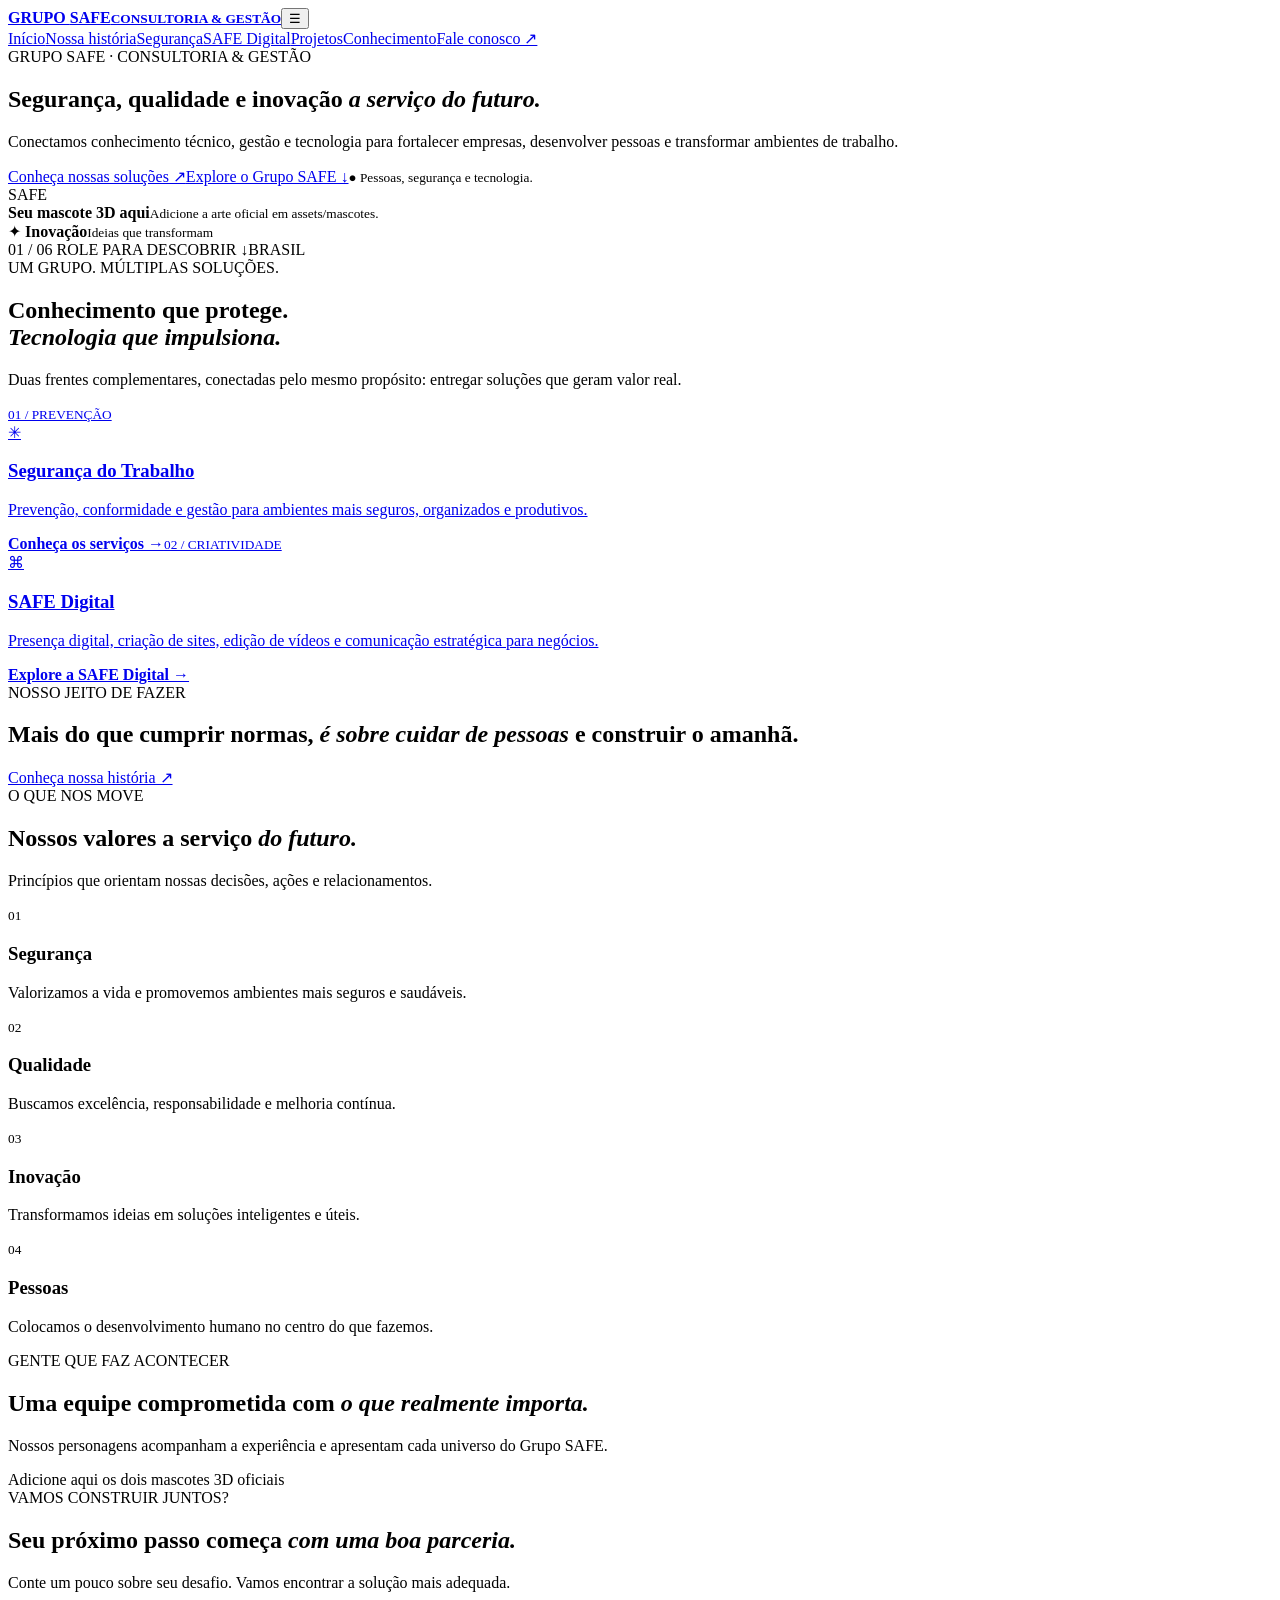
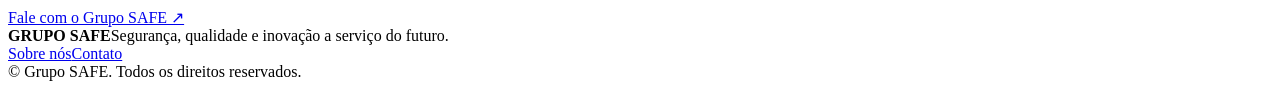
==== commit 1f434314: "Add files via upload" ====
--- a/index.html
+++ b/index.html
@@ -1,44 +1,7 @@
-<!doctype html>
-<html lang="pt-BR">
-<head>
-<meta charset="utf-8"><meta name="viewport" content="width=device-width,initial-scale=1">
-<meta name="theme-color" content="#17427f">
-<meta name="description" content="Grupo SAFE — Segurança, qualidade e inovação.">
-<title>Grupo SAFE | Consultoria & Gestão</title>
-<link rel="preconnect" href="https://fonts.googleapis.com"><link rel="preconnect" href="https://fonts.gstatic.com" crossorigin>
-<link href="https://fonts.googleapis.com/css2?family=DM+Sans:wght@400;500;600;700&family=Manrope:wght@400;600;700;800&display=swap" rel="stylesheet">
-<link rel="stylesheet" href="style.css">
-</head>
-<body>
-<div class="progress"><i id="progress"></i></div>
-<header><nav class="container nav">
-<a class="brand" href="#inicio"><img src="assets/logo-grupo-safe.png" alt="Grupo SAFE" onerror="this.style.display='none';this.nextElementSibling.style.display='block'"><b class="fallback">GRUPO<br><strong>SAFE</strong><small>CONSULTORIA & GESTÃO</small></b></a>
-<button id="menuButton" aria-label="Abrir menu" aria-expanded="false">☰</button>
-<div class="links" id="links"><a href="#inicio">Início</a><a href="#sobre">Sobre nós</a><a href="#servicos">Serviços</a><a href="#setores">Setores</a><a class="nav-cta" href="#contato">Fale com a SAFE ↗</a></div>
-</nav></header>
-<main>
-<section class="hero" id="inicio"><div class="container hero-grid">
-<div class="reveal"><span class="eyebrow">SEGURANÇA · QUALIDADE · INOVAÇÃO</span><h1>Mais segurança.<br><em>Mais possibilidades.</em></h1>
-<p class="lead">Soluções técnicas e estratégicas para fortalecer a segurança do trabalho, a gestão e o desenvolvimento das organizações.</p>
-<div class="actions"><a class="button primary" href="#servicos">Conheça nossas soluções →</a><a class="button ghost" href="#sobre">Conheça o Grupo SAFE ↗</a></div>
-<p class="note">— Inovação a serviço de um futuro mais seguro.</p></div>
-<div class="hero-art reveal delay"><div class="halo"></div><div class="mascot"><img src="assets/mascotes-equipe.png" alt="Mascotes 3D do Grupo SAFE" onerror="this.style.display='none';this.nextElementSibling.style.display='grid'"><div class="placeholder"><b>SAFE</b><strong>Mascotes 3D</strong><small>Adicione a imagem da equipe</small></div></div><div class="float f1">✓ <span><b>Prevenção</b><small>Cuidado em cada etapa</small></span></div><div class="float f2">↗ <span><b>Desenvolvimento</b><small>Conhecimento que transforma</small></span></div></div>
-</div><div class="container hero-foot">01 / 04 <i></i> PROPÓSITO EM MOVIMENTO</div></section>
-<section class="statement"><div class="container statement-inner"><p>Segurança não é apenas cumprir normas.<br><b>É cuidar de pessoas, processos e patrimônio.</b></p><a href="#sobre">Nossa forma de atuar ↗</a></div></section>
-<section class="section" id="sobre"><div class="container about-grid"><div class="about-art reveal"><img src="assets/mascote-seguranca.png" alt="Mascote SAFE" onerror="this.style.display='none';this.nextElementSibling.style.display='grid'"><div class="placeholder compact"><b>SAFE</b><strong>Nosso mascote</strong><small>Imagem 3D</small></div><div class="stamp">SAFE <b>Segurança<br>com propósito</b></div></div><div class="reveal"><span class="eyebrow">SOBRE O GRUPO SAFE</span><h2>Uma equipe comprometida com a <em>cultura de segurança</em> e a excelência operacional.</h2><p>Atuamos como parceiros estratégicos de empresas e instituições que buscam fortalecer sua gestão de segurança do trabalho, promover a conformidade e desenvolver ambientes mais seguros e organizados.</p><p>Unimos conhecimento técnico, proximidade e inovação para construir soluções alinhadas à realidade de cada organização.</p><a class="text-link" href="#contato">Vamos conversar sobre sua necessidade ↗</a></div></div></section>
-<section class="purpose"><div class="container purpose-box reveal"><div class="purpose-symbol">S</div><div><span class="eyebrow">NOSSO PROPÓSITO</span><h2>Transformar segurança em desenvolvimento humano, profissional e organizacional.</h2><p>Acreditamos que ambientes seguros são construídos com conhecimento, responsabilidade, prevenção e cuidado com as pessoas.</p></div></div></section>
-<section class="section services" id="servicos"><div class="container"><div class="section-head reveal"><div><span class="eyebrow">COMO PODEMOS AJUDAR</span><h2>Soluções completas<br><em>em Segurança do Trabalho.</em></h2></div><p>Da capacitação à gestão: apoio técnico para fortalecer a prevenção e a cultura de segurança.</p></div>
-<div class="cards">
-<article class="service blue reveal"><span class="number">01 / CAPACITAÇÃO</span><h3>Treinamentos</h3><p>Capacitação técnica e desenvolvimento de uma atuação mais consciente e segura.</p><ul><li>NR 06 — EPI</li><li>NR 12 — Máquinas e equipamentos</li><li>NR 18 — Construção</li><li>NR 23 — Proteção contra incêndios</li><li>Primeiros socorros e CIPA</li></ul><a href="#contato">Consultar treinamentos →</a></article>
-<article class="service green reveal delay"><span class="number">02 / GESTÃO</span><h3>Consultoria</h3><p>Orientação e suporte para organização dos processos de saúde e segurança.</p><ul><li>Elaboração e gestão de PGR</li><li>LTCAT e documentação técnica</li><li>PCMSO em articulação com profissionais habilitados</li><li>Análise e gestão de riscos</li><li>Conformidade e gestão de segurança</li></ul><a href="#contato">Conhecer consultoria →</a></article>
-<article class="service pale reveal"><span class="number">03 / ACOMPANHAMENTO</span><h3>Visitas técnicas</h3><p>Acompanhamento próximo das atividades e identificação de oportunidades de melhoria.</p><ul><li>Inspeções de campo</li><li>Relatórios técnicos</li><li>Acompanhamento de obras</li><li>Suporte e orientação preventiva</li><li>Fiscalização e auditoria interna</li></ul><a href="#contato">Solicitar visita →</a></article></div>
-<p class="disclaimer">A execução de atividades e documentos técnicos observa as atribuições legais dos profissionais responsáveis e as necessidades de cada contratação.</p></div></section>
-<section class="section" id="setores"><div class="container"><div class="center reveal"><span class="eyebrow">ONDE ATUAMOS</span><h2>Conhecimento que se adapta<br><em>a diferentes realidades.</em></h2><p>Atendimento orientado às necessidades de cada operação.</p></div><div class="sector-list reveal"><div><small>01</small><b>Construção civil</b><i>↗</i></div><div><small>02</small><b>Mineração</b><i>↗</i></div><div><small>03</small><b>Indústrias</b><i>↗</i></div><div><small>04</small><b>Órgãos públicos</b><i>↗</i></div><div><small>05</small><b>Setores administrativos e comerciais</b><i>↗</i></div></div></div></section>
-<section class="special"><div class="container special-grid"><div class="reveal"><span class="eyebrow">PROTEÇÃO TÉCNICA</span><h2>Preparo para agir.<br><em>Estrutura para prevenir.</em></h2><p>Apoio a projetos e ações específicas de prevenção, resposta a emergências e adequação de ambientes.</p><a class="button primary" href="#contato">Converse com nossa equipe →</a></div><div class="special-cards reveal delay"><article><small>01 / EMERGÊNCIAS</small><h3>Plano de Atendimento a Emergências</h3><p>Identificação de cenários, análise de riscos e orientação de procedimentos de resposta e evacuação.</p></article><article><small>02 / PREVENÇÃO</small><h3>Projetos e adequações</h3><p>Apoio técnico em medidas de proteção, sinalização, iluminação e rotas de fuga, conforme escopo contratado.</p></article></div></div></section>
-<section class="section"><div class="container"><div class="center reveal"><span class="eyebrow">O QUE NOS GUIA</span><h2>Nossos valores a serviço <em>do futuro.</em></h2></div><div class="values"><article class="reveal"><b>✳</b><h3>Segurança</h3><p>Valorizamos a vida e priorizamos ambientes mais seguros, saudáveis e preventivos.</p></article><article class="reveal delay"><b>✦</b><h3>Qualidade</h3><p>Buscamos excelência, responsabilidade e melhoria contínua em cada entrega.</p></article><article class="reveal delay2"><b>⌁</b><h3>Inovação</h3><p>Utilizamos conhecimento e tecnologia para construir soluções relevantes e sustentáveis.</p></article></div></div></section>
-<section class="contact" id="contato"><div class="container contact-box reveal"><div><span class="eyebrow">VAMOS CONSTRUIR JUNTOS?</span><h2>Pronto para fortalecer a segurança da sua organização?</h2><p>Conte um pouco sobre sua necessidade. Nossa equipe poderá orientar os próximos passos.</p></div><form id="contactForm"><label>Seu nome<input name="name" required placeholder="Como podemos chamar você?"></label><label>Empresa ou instituição<input name="company" placeholder="Nome da organização"></label><label>Como podemos ajudar?<select name="subject" required><option value="">Selecione uma opção</option><option>Treinamentos</option><option>Consultoria em Segurança do Trabalho</option><option>Visita técnica</option><option>Plano de emergência ou projeto</option><option>Outra necessidade</option></select></label><button class="button white" type="submit">Enviar pelo WhatsApp ↗</button><small>Será aberta uma conversa no WhatsApp com os dados preenchidos.</small></form></div></section>
-</main>
-<footer><div class="container footer-main"><a class="brand" href="#inicio"><img src="assets/logo-grupo-safe.png" alt="Grupo SAFE" onerror="this.style.display='none';this.nextElementSibling.style.display='block'"><b class="fallback">GRUPO<br><strong>SAFE</strong><small>CONSULTORIA & GESTÃO</small></b></a><p>Segurança, qualidade e inovação<br>a serviço do futuro.</p><div><a href="#sobre">Sobre nós</a><a href="#servicos">Serviços</a><a href="#contato">Contato</a></div></div><div class="container footer-bottom"><span>© <span id="year"></span> Grupo SAFE. Todos os direitos reservados.</span><a href="#inicio">Voltar ao topo ↑</a></div></footer>
-<a class="floating" id="floating" href="#contato" aria-label="Fale com o Grupo SAFE">↗</a>
-<script src="script.js"></script>
-</body></html>+<!doctype html><html lang="pt-BR"><head><meta charset="utf-8"><meta name="viewport" content="width=device-width,initial-scale=1"><meta name="theme-color" content="#12366f"><meta name="description" content="Grupo SAFE — Segurança, qualidade e inovação a serviço do futuro."><title>Grupo SAFE | Segurança, Qualidade e Inovação</title><link rel="preconnect" href="https://fonts.googleapis.com"><link href="https://fonts.googleapis.com/css2?family=DM+Sans:wght@400;500;600;700&family=Manrope:wght@500;600;700;800&display=swap" rel="stylesheet"><link rel="stylesheet" href="css/style.css"><link rel="stylesheet" href="css/responsive.css"></head><body><div class="progress"></div><header><a class="logo" href="index.html"><img src="assets/logo/logo-safe.png" alt="Grupo SAFE" onerror="this.style.display='none';this.nextElementSibling.hidden=false"><b hidden>GRUPO <strong>SAFE</strong><small>CONSULTORIA & GESTÃO</small></b></a><button class="menu" aria-label="Abrir menu">☰</button><nav><a href="index.html">Início</a><a href="paginas/historia.html">Nossa história</a><a href="paginas/seguranca.html">Segurança</a><a href="paginas/safe-digital.html">SAFE Digital</a><a href="paginas/projetos.html">Projetos</a><a href="paginas/conhecimento.html">Conhecimento</a><a class="navbtn" href="paginas/contato.html">Fale conosco ↗</a></nav></header><main>
+<section class="hero wrap"><div class="hero-copy reveal"><label>GRUPO SAFE · CONSULTORIA & GESTÃO</label><h1>Segurança, qualidade e inovação <em>a serviço do futuro.</em></h1><p>Conectamos conhecimento técnico, gestão e tecnologia para fortalecer empresas, desenvolver pessoas e transformar ambientes de trabalho.</p><a class="btn" href="paginas/seguranca.html">Conheça nossas soluções ↗</a><a class="quiet" href="#frentes">Explore o Grupo SAFE ↓</a><small class="proof">● Pessoas, segurança e tecnologia.</small></div><div class="hero-visual reveal"><div class="halo"></div><img src="assets/mascotes/mascote-principal.png" alt="Mascote 3D do Grupo SAFE" onerror="this.style.display='none';this.nextElementSibling.hidden=false"><div class="mascot-fallback" hidden>SAFE<br><b>Seu mascote 3D aqui</b><small>Adicione a arte oficial em assets/mascotes.</small></div><aside>✦ <b>Inovação</b><small>Ideias que transformam</small></aside></div><div class="hero-foot">01 / 06 <span>ROLE PARA DESCOBRIR ↓</span><span>BRASIL</span></div></section>
+<section class="wrap section reveal" id="frentes"><label>UM GRUPO. MÚLTIPLAS SOLUÇÕES.</label><h2>Conhecimento que protege.<br><em>Tecnologia que impulsiona.</em></h2><p class="lead">Duas frentes complementares, conectadas pelo mesmo propósito: entregar soluções que geram valor real.</p><div class="cards"><a class="front safety" href="paginas/seguranca.html"><small>01 / PREVENÇÃO</small><div class="symbol">✳</div><h3>Segurança do Trabalho</h3><p>Prevenção, conformidade e gestão para ambientes mais seguros, organizados e produtivos.</p><b>Conheça os serviços →</b></a><a class="front digital" href="paginas/safe-digital.html"><small>02 / CRIATIVIDADE</small><div class="symbol">⌘</div><h3>SAFE Digital</h3><p>Presença digital, criação de sites, edição de vídeos e comunicação estratégica para negócios.</p><b>Explore a SAFE Digital →</b></a></div></section>
+<section class="band"><div class="wrap reveal"><label>NOSSO JEITO DE FAZER</label><h2>Mais do que cumprir normas, <em>é sobre cuidar de pessoas</em> e construir o amanhã.</h2><a class="btn light" href="paginas/historia.html">Conheça nossa história ↗</a></div></section>
+<section class="wrap section reveal"><div class="center"><label>O QUE NOS MOVE</label><h2>Nossos valores a serviço <em>do futuro.</em></h2><p class="lead">Princípios que orientam nossas decisões, ações e relacionamentos.</p></div><div class="values"><article><small>01</small><h3>Segurança</h3><p>Valorizamos a vida e promovemos ambientes mais seguros e saudáveis.</p></article><article><small>02</small><h3>Qualidade</h3><p>Buscamos excelência, responsabilidade e melhoria contínua.</p></article><article><small>03</small><h3>Inovação</h3><p>Transformamos ideias em soluções inteligentes e úteis.</p></article><article><small>04</small><h3>Pessoas</h3><p>Colocamos o desenvolvimento humano no centro do que fazemos.</p></article></div></section>
+<section class="wrap mascot-panel reveal"><div><label>GENTE QUE FAZ ACONTECER</label><h2>Uma equipe comprometida com <em>o que realmente importa.</em></h2><p>Nossos personagens acompanham a experiência e apresentam cada universo do Grupo SAFE.</p></div><div class="duo"><img src="assets/mascotes/mascote-seguranca.png" alt="Mascote SAFE Segurança" onerror="this.style.display='none'"><img src="assets/mascotes/mascote-digital.png" alt="Mascote SAFE Digital" onerror="this.style.display='none'"><span>Adicione aqui os dois mascotes 3D oficiais</span></div></section>
+<section class="wrap cta reveal"><div><label>VAMOS CONSTRUIR JUNTOS?</label><h2>Seu próximo passo começa <em>com uma boa parceria.</em></h2><p>Conte um pouco sobre seu desafio. Vamos encontrar a solução mais adequada.</p></div><a class="btn" href="paginas/contato.html">Fale com o Grupo SAFE ↗</a></section></main><footer><div class="wrap foot"><b>GRUPO SAFE</b><span>Segurança, qualidade e inovação a serviço do futuro.</span><div><a href="paginas/historia.html">Sobre nós</a><a href="paginas/contato.html">Contato</a></div></div><div class="wrap copyright">© <span id="year"></span> Grupo SAFE. Todos os direitos reservados.</div></footer><script src="js/main.js"></script></body></html>
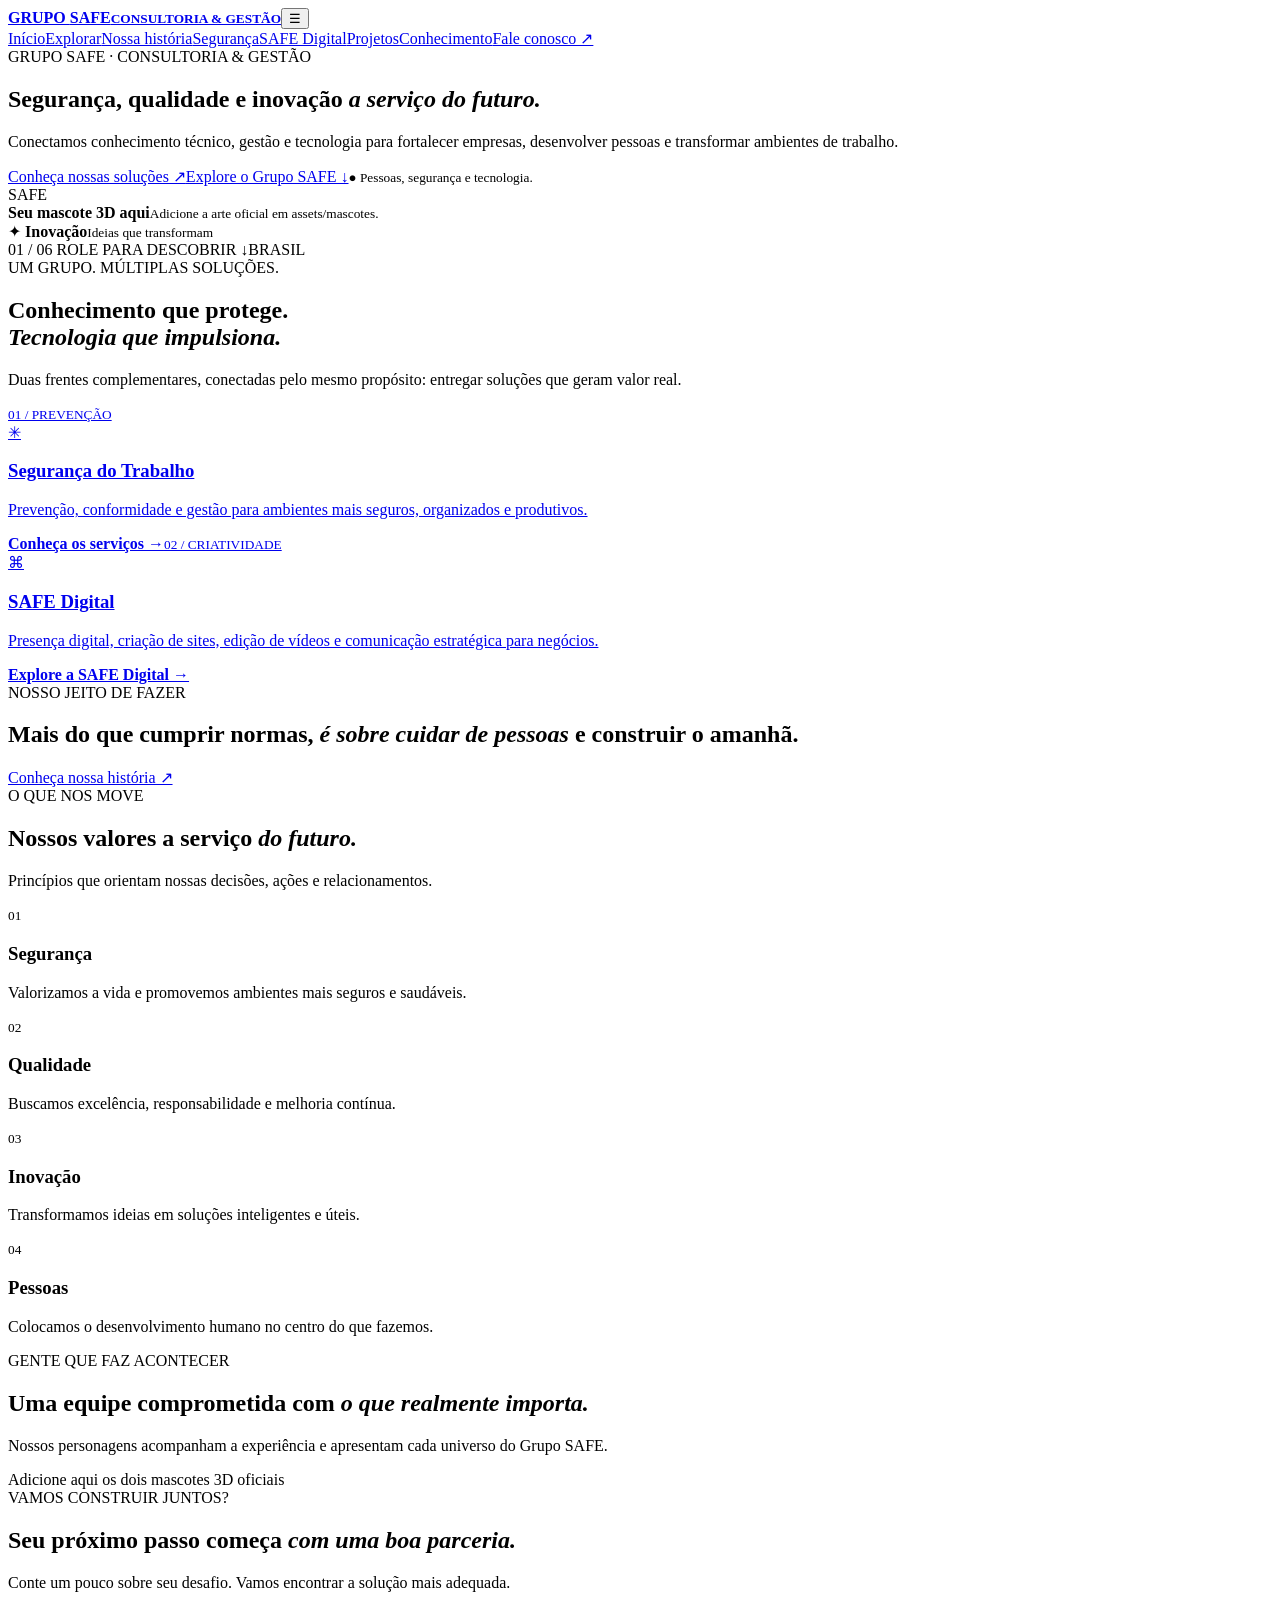
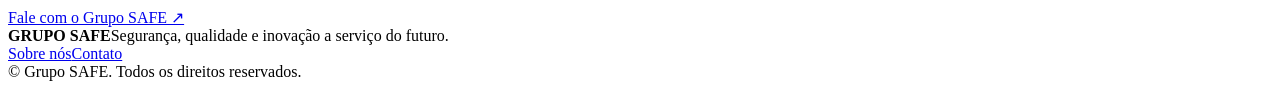
==== commit eb0c17a8: "Add files via upload" ====
--- a/index.html
+++ b/index.html
@@ -1,7 +1,7 @@
-<!doctype html><html lang="pt-BR"><head><meta charset="utf-8"><meta name="viewport" content="width=device-width,initial-scale=1"><meta name="theme-color" content="#12366f"><meta name="description" content="Grupo SAFE — Segurança, qualidade e inovação a serviço do futuro."><title>Grupo SAFE | Segurança, Qualidade e Inovação</title><link rel="preconnect" href="https://fonts.googleapis.com"><link href="https://fonts.googleapis.com/css2?family=DM+Sans:wght@400;500;600;700&family=Manrope:wght@500;600;700;800&display=swap" rel="stylesheet"><link rel="stylesheet" href="css/style.css"><link rel="stylesheet" href="css/responsive.css"></head><body><div class="progress"></div><header><a class="logo" href="index.html"><img src="assets/logo/logo-safe.png" alt="Grupo SAFE" onerror="this.style.display='none';this.nextElementSibling.hidden=false"><b hidden>GRUPO <strong>SAFE</strong><small>CONSULTORIA & GESTÃO</small></b></a><button class="menu" aria-label="Abrir menu">☰</button><nav><a href="index.html">Início</a><a href="paginas/historia.html">Nossa história</a><a href="paginas/seguranca.html">Segurança</a><a href="paginas/safe-digital.html">SAFE Digital</a><a href="paginas/projetos.html">Projetos</a><a href="paginas/conhecimento.html">Conhecimento</a><a class="navbtn" href="paginas/contato.html">Fale conosco ↗</a></nav></header><main>
+<!doctype html><html lang="pt-BR"><head><meta charset="utf-8"><meta name="viewport" content="width=device-width,initial-scale=1"><meta name="theme-color" content="#12366f"><meta name="description" content="Grupo SAFE — Segurança, qualidade e inovação a serviço do futuro."><title>Grupo SAFE | Segurança, Qualidade e Inovação</title><link rel="preconnect" href="https://fonts.googleapis.com"><link href="https://fonts.googleapis.com/css2?family=DM+Sans:wght@400;500;600;700&family=Manrope:wght@500;600;700;800&display=swap" rel="stylesheet"><link rel="stylesheet" href="css/style.css"><link rel="stylesheet" href="css/responsive.css"></head><body><div class="progress"></div><header><a class="logo" href="index.html"><img src="assets/logo/logo-safe.png" alt="Grupo SAFE" onerror="this.style.display='none';this.nextElementSibling.hidden=false"><b hidden>GRUPO <strong>SAFE</strong><small>CONSULTORIA & GESTÃO</small></b></a><button class="menu" aria-label="Abrir menu">☰</button><nav><a href="index.html">Início</a><a href="explorar.html">Explorar</a><a href="paginas/historia.html">Nossa história</a><a href="paginas/seguranca.html">Segurança</a><a href="paginas/safe-digital.html">SAFE Digital</a><a href="paginas/projetos.html">Projetos</a><a href="paginas/conhecimento.html">Conhecimento</a><a class="navbtn" href="https://wa.me/553191233320?text=Ol%C3%A1%2C%20Grupo%20SAFE!%20Gostaria%20de%20conhecer%20as%20solu%C3%A7%C3%B5es.">Fale conosco ↗</a></nav></header><main>
 <section class="hero wrap"><div class="hero-copy reveal"><label>GRUPO SAFE · CONSULTORIA & GESTÃO</label><h1>Segurança, qualidade e inovação <em>a serviço do futuro.</em></h1><p>Conectamos conhecimento técnico, gestão e tecnologia para fortalecer empresas, desenvolver pessoas e transformar ambientes de trabalho.</p><a class="btn" href="paginas/seguranca.html">Conheça nossas soluções ↗</a><a class="quiet" href="#frentes">Explore o Grupo SAFE ↓</a><small class="proof">● Pessoas, segurança e tecnologia.</small></div><div class="hero-visual reveal"><div class="halo"></div><img src="assets/mascotes/mascote-principal.png" alt="Mascote 3D do Grupo SAFE" onerror="this.style.display='none';this.nextElementSibling.hidden=false"><div class="mascot-fallback" hidden>SAFE<br><b>Seu mascote 3D aqui</b><small>Adicione a arte oficial em assets/mascotes.</small></div><aside>✦ <b>Inovação</b><small>Ideias que transformam</small></aside></div><div class="hero-foot">01 / 06 <span>ROLE PARA DESCOBRIR ↓</span><span>BRASIL</span></div></section>
 <section class="wrap section reveal" id="frentes"><label>UM GRUPO. MÚLTIPLAS SOLUÇÕES.</label><h2>Conhecimento que protege.<br><em>Tecnologia que impulsiona.</em></h2><p class="lead">Duas frentes complementares, conectadas pelo mesmo propósito: entregar soluções que geram valor real.</p><div class="cards"><a class="front safety" href="paginas/seguranca.html"><small>01 / PREVENÇÃO</small><div class="symbol">✳</div><h3>Segurança do Trabalho</h3><p>Prevenção, conformidade e gestão para ambientes mais seguros, organizados e produtivos.</p><b>Conheça os serviços →</b></a><a class="front digital" href="paginas/safe-digital.html"><small>02 / CRIATIVIDADE</small><div class="symbol">⌘</div><h3>SAFE Digital</h3><p>Presença digital, criação de sites, edição de vídeos e comunicação estratégica para negócios.</p><b>Explore a SAFE Digital →</b></a></div></section>
 <section class="band"><div class="wrap reveal"><label>NOSSO JEITO DE FAZER</label><h2>Mais do que cumprir normas, <em>é sobre cuidar de pessoas</em> e construir o amanhã.</h2><a class="btn light" href="paginas/historia.html">Conheça nossa história ↗</a></div></section>
 <section class="wrap section reveal"><div class="center"><label>O QUE NOS MOVE</label><h2>Nossos valores a serviço <em>do futuro.</em></h2><p class="lead">Princípios que orientam nossas decisões, ações e relacionamentos.</p></div><div class="values"><article><small>01</small><h3>Segurança</h3><p>Valorizamos a vida e promovemos ambientes mais seguros e saudáveis.</p></article><article><small>02</small><h3>Qualidade</h3><p>Buscamos excelência, responsabilidade e melhoria contínua.</p></article><article><small>03</small><h3>Inovação</h3><p>Transformamos ideias em soluções inteligentes e úteis.</p></article><article><small>04</small><h3>Pessoas</h3><p>Colocamos o desenvolvimento humano no centro do que fazemos.</p></article></div></section>
 <section class="wrap mascot-panel reveal"><div><label>GENTE QUE FAZ ACONTECER</label><h2>Uma equipe comprometida com <em>o que realmente importa.</em></h2><p>Nossos personagens acompanham a experiência e apresentam cada universo do Grupo SAFE.</p></div><div class="duo"><img src="assets/mascotes/mascote-seguranca.png" alt="Mascote SAFE Segurança" onerror="this.style.display='none'"><img src="assets/mascotes/mascote-digital.png" alt="Mascote SAFE Digital" onerror="this.style.display='none'"><span>Adicione aqui os dois mascotes 3D oficiais</span></div></section>
-<section class="wrap cta reveal"><div><label>VAMOS CONSTRUIR JUNTOS?</label><h2>Seu próximo passo começa <em>com uma boa parceria.</em></h2><p>Conte um pouco sobre seu desafio. Vamos encontrar a solução mais adequada.</p></div><a class="btn" href="paginas/contato.html">Fale com o Grupo SAFE ↗</a></section></main><footer><div class="wrap foot"><b>GRUPO SAFE</b><span>Segurança, qualidade e inovação a serviço do futuro.</span><div><a href="paginas/historia.html">Sobre nós</a><a href="paginas/contato.html">Contato</a></div></div><div class="wrap copyright">© <span id="year"></span> Grupo SAFE. Todos os direitos reservados.</div></footer><script src="js/main.js"></script></body></html>+<section class="wrap cta reveal"><div><label>VAMOS CONSTRUIR JUNTOS?</label><h2>Seu próximo passo começa <em>com uma boa parceria.</em></h2><p>Conte um pouco sobre seu desafio. Vamos encontrar a solução mais adequada.</p></div><a class="btn" href="https://wa.me/553191233320?text=Ol%C3%A1%2C%20Grupo%20SAFE!%20Gostaria%20de%20conhecer%20as%20solu%C3%A7%C3%B5es.">Fale com o Grupo SAFE ↗</a></section></main><footer><div class="wrap foot"><b>GRUPO SAFE</b><span>Segurança, qualidade e inovação a serviço do futuro.</span><div><a href="paginas/historia.html">Sobre nós</a><a href="https://wa.me/553191233320?text=Ol%C3%A1%2C%20Grupo%20SAFE!%20Gostaria%20de%20conhecer%20as%20solu%C3%A7%C3%B5es.">Contato</a></div></div><div class="wrap copyright">© <span id="year"></span> Grupo SAFE. Todos os direitos reservados.</div></footer><script src="js/main.js"></script></body></html>
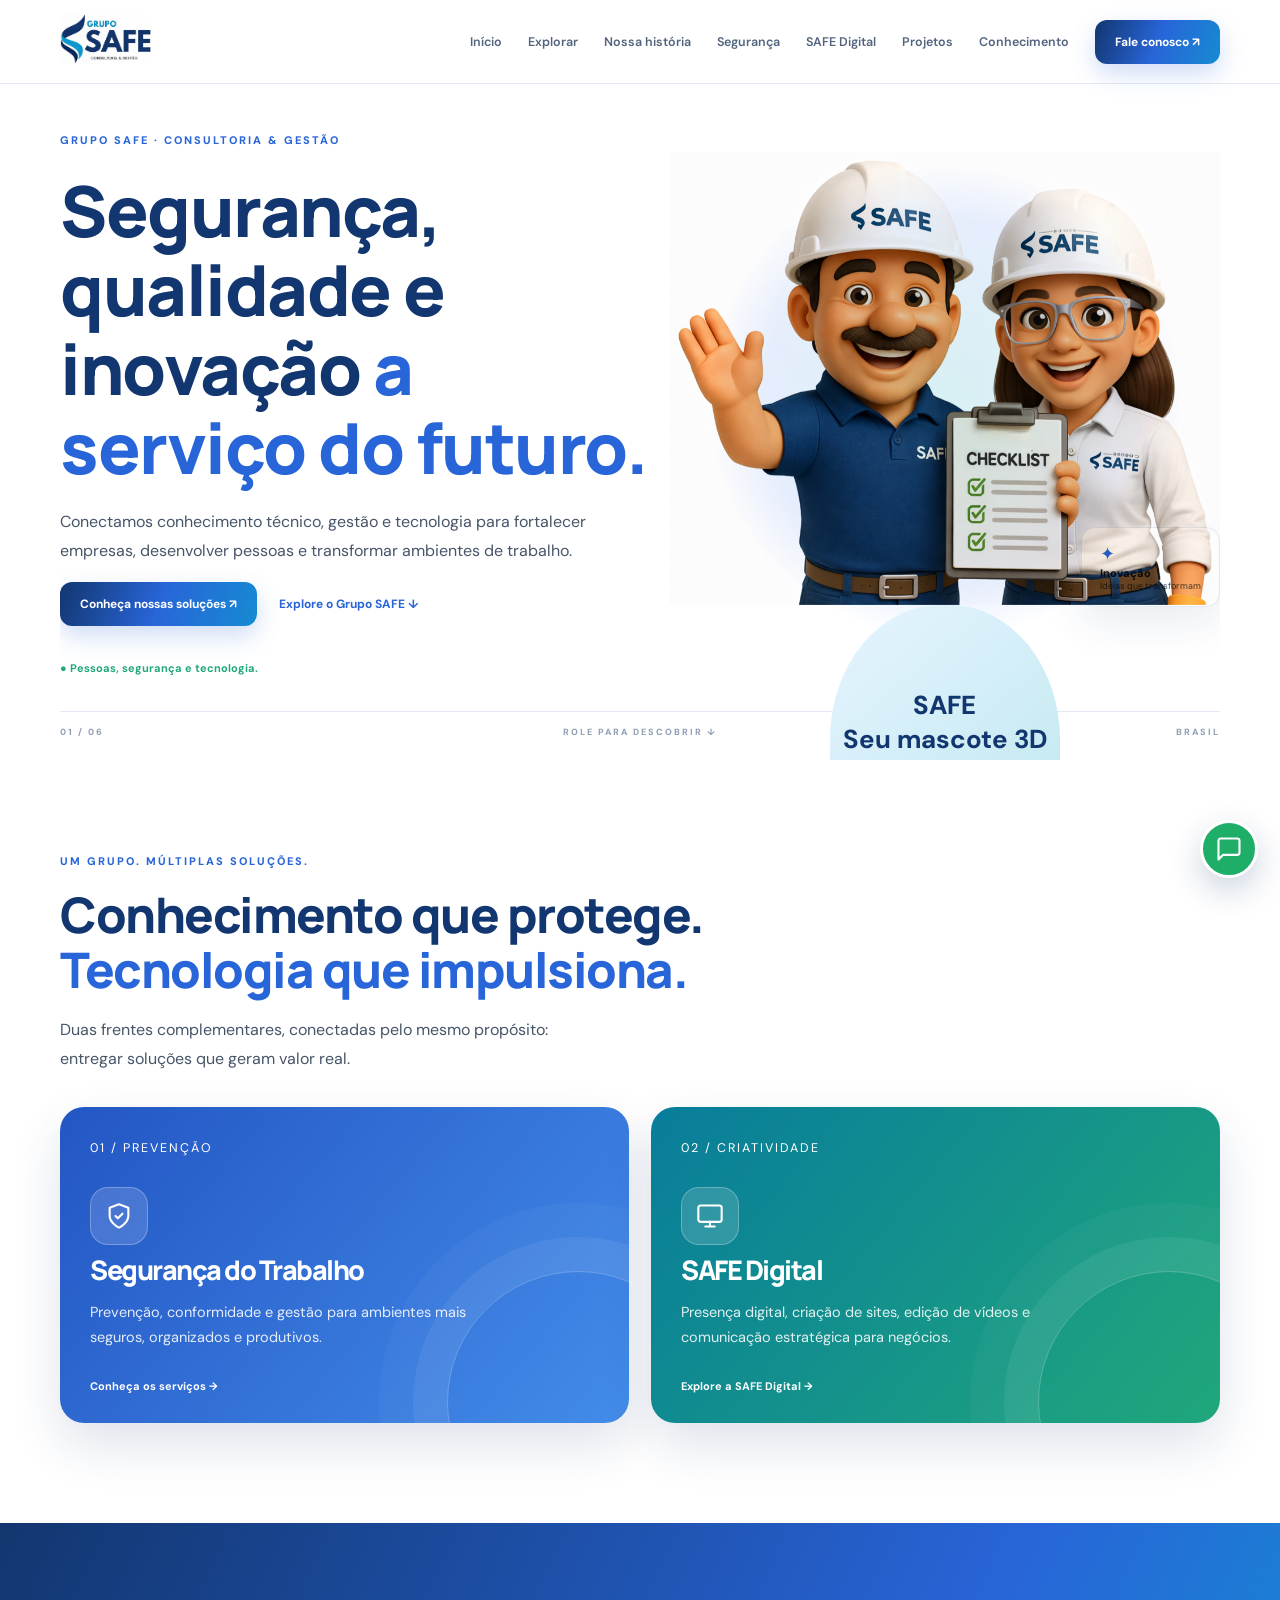
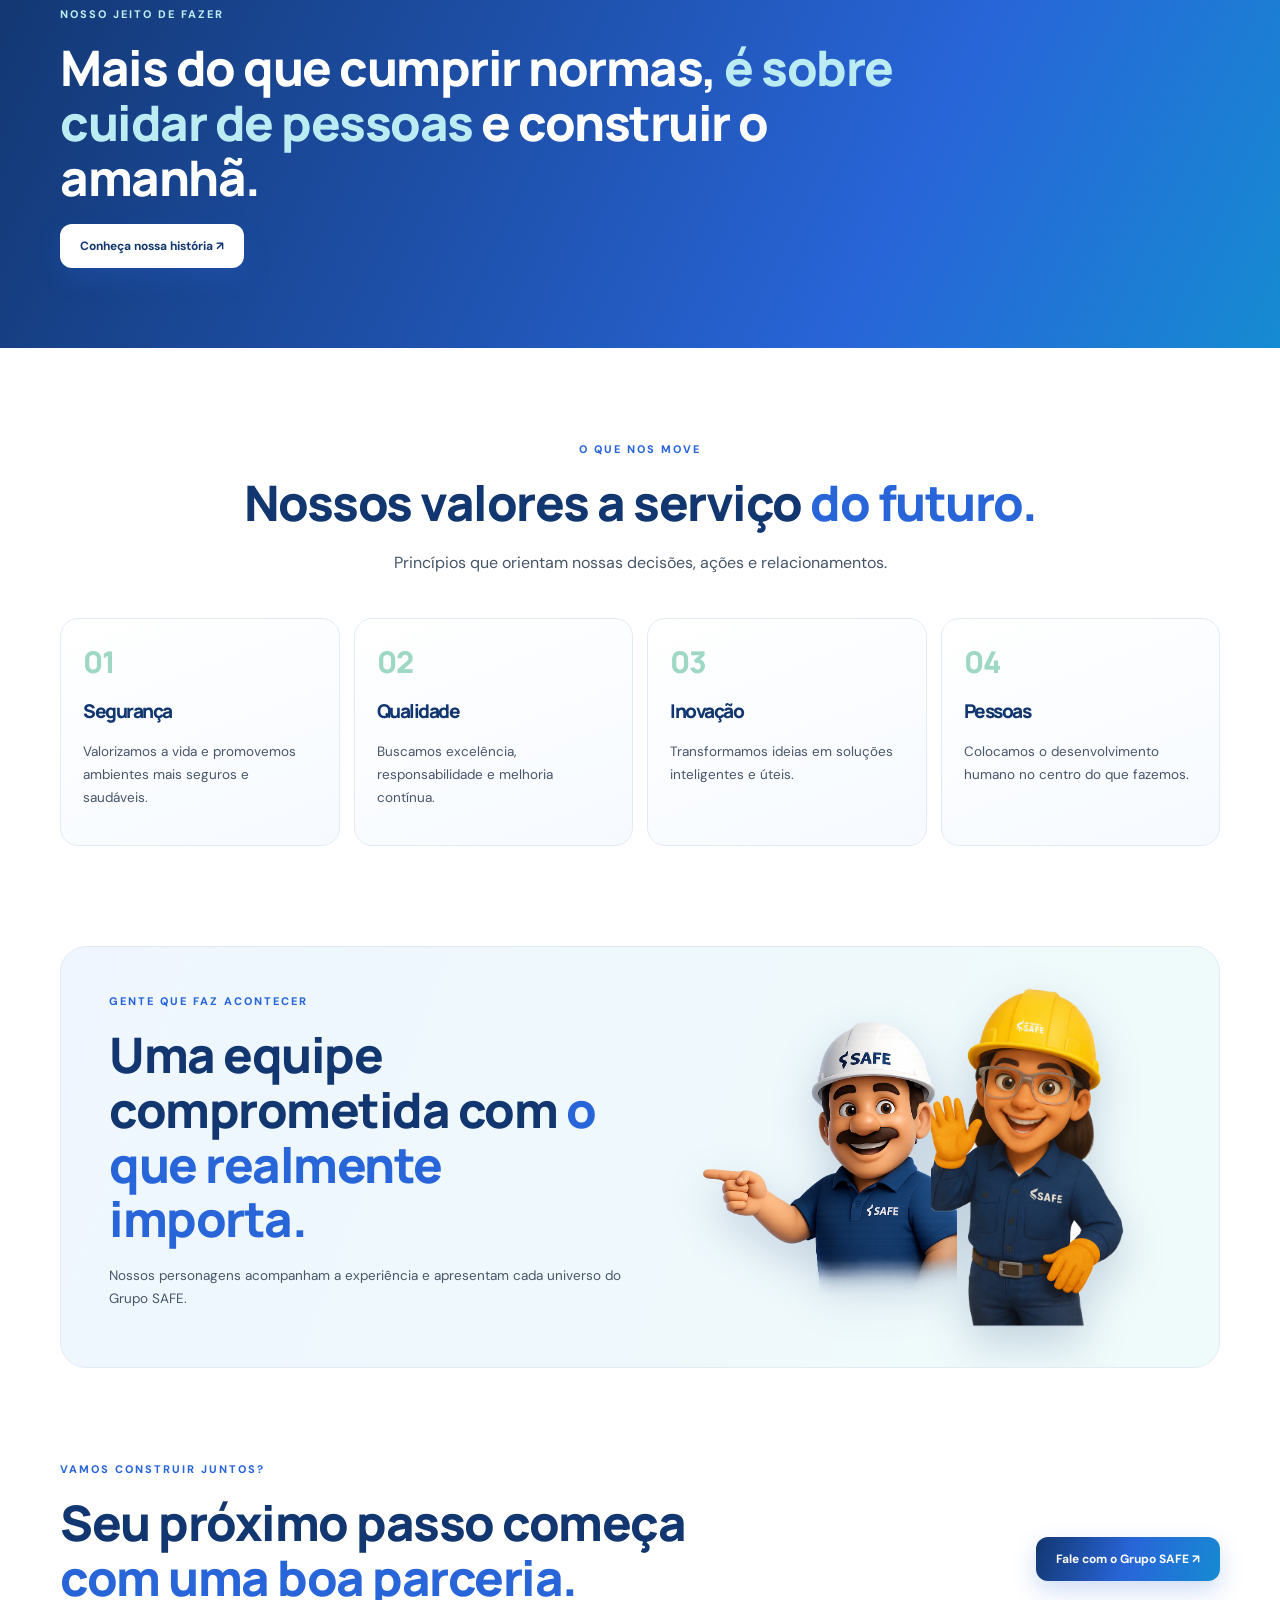
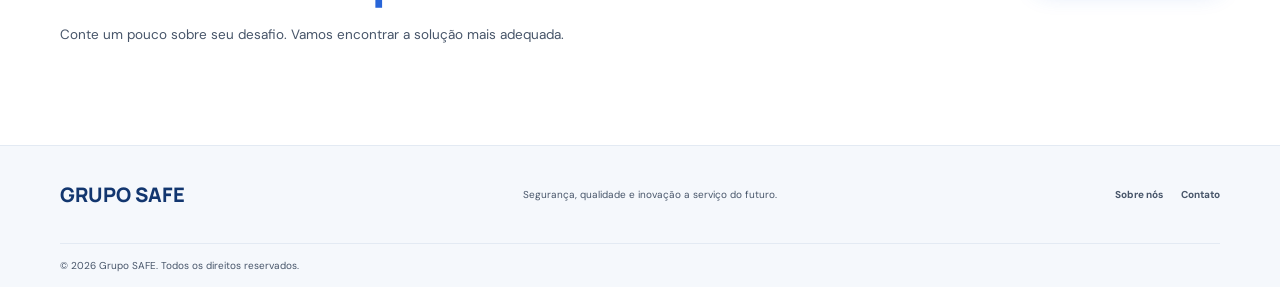
==== commit ecd34b7b: "Add files via upload" ====
--- a/index.html
+++ b/index.html
@@ -1,7 +1,7 @@
-<!doctype html><html lang="pt-BR"><head><meta charset="utf-8"><meta name="viewport" content="width=device-width,initial-scale=1"><meta name="theme-color" content="#12366f"><meta name="description" content="Grupo SAFE — Segurança, qualidade e inovação a serviço do futuro."><title>Grupo SAFE | Segurança, Qualidade e Inovação</title><link rel="preconnect" href="https://fonts.googleapis.com"><link href="https://fonts.googleapis.com/css2?family=DM+Sans:wght@400;500;600;700&family=Manrope:wght@500;600;700;800&display=swap" rel="stylesheet"><link rel="stylesheet" href="css/style.css"><link rel="stylesheet" href="css/responsive.css"></head><body><div class="progress"></div><header><a class="logo" href="index.html"><img src="assets/logo/logo-safe.png" alt="Grupo SAFE" onerror="this.style.display='none';this.nextElementSibling.hidden=false"><b hidden>GRUPO <strong>SAFE</strong><small>CONSULTORIA & GESTÃO</small></b></a><button class="menu" aria-label="Abrir menu">☰</button><nav><a href="index.html">Início</a><a href="explorar.html">Explorar</a><a href="paginas/historia.html">Nossa história</a><a href="paginas/seguranca.html">Segurança</a><a href="paginas/safe-digital.html">SAFE Digital</a><a href="paginas/projetos.html">Projetos</a><a href="paginas/conhecimento.html">Conhecimento</a><a class="navbtn" href="https://wa.me/553191233320?text=Ol%C3%A1%2C%20Grupo%20SAFE!%20Gostaria%20de%20conhecer%20as%20solu%C3%A7%C3%B5es.">Fale conosco ↗</a></nav></header><main>
+<!doctype html><html lang="pt-BR"><head><meta charset="utf-8"><meta name="viewport" content="width=device-width,initial-scale=1"><meta name="theme-color" content="#12366f"><meta name="description" content="Grupo SAFE — Segurança, qualidade e inovação a serviço do futuro."><title>Grupo SAFE | Segurança, Qualidade e Inovação</title><link rel="preconnect" href="https://fonts.googleapis.com"><link href="https://fonts.googleapis.com/css2?family=DM+Sans:wght@400;500;600;700&family=Manrope:wght@500;600;700;800&display=swap" rel="stylesheet"><link rel="stylesheet" href="css/style.css"><link rel="stylesheet" href="css/responsive.css"><link rel="stylesheet" href="css/upgrade.css"></head><body><div class="progress"></div><header><a class="logo" href="index.html"><img src="assets/logo/logo-safe.png" alt="Grupo SAFE"></a><button class="menu" aria-label="Abrir menu">☰</button><nav><a href="index.html">Início</a><a href="explorar.html">Explorar</a><a href="paginas/historia.html">Nossa história</a><a href="paginas/seguranca.html">Segurança</a><a href="paginas/safe-digital.html">SAFE Digital</a><a href="paginas/projetos.html">Projetos</a><a href="paginas/conhecimento.html">Conhecimento</a><a class="navbtn" href="https://wa.me/553191233320?text=Ol%C3%A1%2C%20Grupo%20SAFE!%20Gostaria%20de%20conhecer%20as%20solu%C3%A7%C3%B5es.">Fale conosco ↗</a></nav></header><main>
 <section class="hero wrap"><div class="hero-copy reveal"><label>GRUPO SAFE · CONSULTORIA & GESTÃO</label><h1>Segurança, qualidade e inovação <em>a serviço do futuro.</em></h1><p>Conectamos conhecimento técnico, gestão e tecnologia para fortalecer empresas, desenvolver pessoas e transformar ambientes de trabalho.</p><a class="btn" href="paginas/seguranca.html">Conheça nossas soluções ↗</a><a class="quiet" href="#frentes">Explore o Grupo SAFE ↓</a><small class="proof">● Pessoas, segurança e tecnologia.</small></div><div class="hero-visual reveal"><div class="halo"></div><img src="assets/mascotes/mascote-principal.png" alt="Mascote 3D do Grupo SAFE" onerror="this.style.display='none';this.nextElementSibling.hidden=false"><div class="mascot-fallback" hidden>SAFE<br><b>Seu mascote 3D aqui</b><small>Adicione a arte oficial em assets/mascotes.</small></div><aside>✦ <b>Inovação</b><small>Ideias que transformam</small></aside></div><div class="hero-foot">01 / 06 <span>ROLE PARA DESCOBRIR ↓</span><span>BRASIL</span></div></section>
-<section class="wrap section reveal" id="frentes"><label>UM GRUPO. MÚLTIPLAS SOLUÇÕES.</label><h2>Conhecimento que protege.<br><em>Tecnologia que impulsiona.</em></h2><p class="lead">Duas frentes complementares, conectadas pelo mesmo propósito: entregar soluções que geram valor real.</p><div class="cards"><a class="front safety" href="paginas/seguranca.html"><small>01 / PREVENÇÃO</small><div class="symbol">✳</div><h3>Segurança do Trabalho</h3><p>Prevenção, conformidade e gestão para ambientes mais seguros, organizados e produtivos.</p><b>Conheça os serviços →</b></a><a class="front digital" href="paginas/safe-digital.html"><small>02 / CRIATIVIDADE</small><div class="symbol">⌘</div><h3>SAFE Digital</h3><p>Presença digital, criação de sites, edição de vídeos e comunicação estratégica para negócios.</p><b>Explore a SAFE Digital →</b></a></div></section>
+<section class="wrap section reveal" id="frentes"><label>UM GRUPO. MÚLTIPLAS SOLUÇÕES.</label><h2>Conhecimento que protege.<br><em>Tecnologia que impulsiona.</em></h2><p class="lead">Duas frentes complementares, conectadas pelo mesmo propósito: entregar soluções que geram valor real.</p><div class="cards"><a class="front safety" href="paginas/seguranca.html"><small>01 / PREVENÇÃO</small><div class="symbol"><svg viewBox="0 0 24 24" fill="none" stroke="currentColor" stroke-width="1.8" stroke-linecap="round" stroke-linejoin="round" aria-hidden="true"><path d="M12 22s8-4 8-10V5l-8-3-8 3v7c0 6 8 10 8 10z"/><path d="m9 12 2 2 4-4"/></svg></div><h3>Segurança do Trabalho</h3><p>Prevenção, conformidade e gestão para ambientes mais seguros, organizados e produtivos.</p><b>Conheça os serviços →</b></a><a class="front digital" href="paginas/safe-digital.html"><small>02 / CRIATIVIDADE</small><div class="symbol"><svg viewBox="0 0 24 24" fill="none" stroke="currentColor" stroke-width="1.8" stroke-linecap="round" stroke-linejoin="round" aria-hidden="true"><rect x="2" y="3" width="20" height="14" rx="2"/><path d="M8 21h8M12 17v4"/></svg></div><h3>SAFE Digital</h3><p>Presença digital, criação de sites, edição de vídeos e comunicação estratégica para negócios.</p><b>Explore a SAFE Digital →</b></a></div></section>
 <section class="band"><div class="wrap reveal"><label>NOSSO JEITO DE FAZER</label><h2>Mais do que cumprir normas, <em>é sobre cuidar de pessoas</em> e construir o amanhã.</h2><a class="btn light" href="paginas/historia.html">Conheça nossa história ↗</a></div></section>
 <section class="wrap section reveal"><div class="center"><label>O QUE NOS MOVE</label><h2>Nossos valores a serviço <em>do futuro.</em></h2><p class="lead">Princípios que orientam nossas decisões, ações e relacionamentos.</p></div><div class="values"><article><small>01</small><h3>Segurança</h3><p>Valorizamos a vida e promovemos ambientes mais seguros e saudáveis.</p></article><article><small>02</small><h3>Qualidade</h3><p>Buscamos excelência, responsabilidade e melhoria contínua.</p></article><article><small>03</small><h3>Inovação</h3><p>Transformamos ideias em soluções inteligentes e úteis.</p></article><article><small>04</small><h3>Pessoas</h3><p>Colocamos o desenvolvimento humano no centro do que fazemos.</p></article></div></section>
-<section class="wrap mascot-panel reveal"><div><label>GENTE QUE FAZ ACONTECER</label><h2>Uma equipe comprometida com <em>o que realmente importa.</em></h2><p>Nossos personagens acompanham a experiência e apresentam cada universo do Grupo SAFE.</p></div><div class="duo"><img src="assets/mascotes/mascote-seguranca.png" alt="Mascote SAFE Segurança" onerror="this.style.display='none'"><img src="assets/mascotes/mascote-digital.png" alt="Mascote SAFE Digital" onerror="this.style.display='none'"><span>Adicione aqui os dois mascotes 3D oficiais</span></div></section>
+<section class="wrap mascot-panel reveal"><div><label>GENTE QUE FAZ ACONTECER</label><h2>Uma equipe comprometida com <em>o que realmente importa.</em></h2><p>Nossos personagens acompanham a experiência e apresentam cada universo do Grupo SAFE.</p></div><div class="duo"><img src="assets/mascotes/mascote-seguranca.png" alt="Mascote SAFE Segurança" onerror="this.style.display='none'"><img src="assets/mascotes/mascote-digital.png" alt="Mascote SAFE Digital" onerror="this.style.display='none'"></div></section>
 <section class="wrap cta reveal"><div><label>VAMOS CONSTRUIR JUNTOS?</label><h2>Seu próximo passo começa <em>com uma boa parceria.</em></h2><p>Conte um pouco sobre seu desafio. Vamos encontrar a solução mais adequada.</p></div><a class="btn" href="https://wa.me/553191233320?text=Ol%C3%A1%2C%20Grupo%20SAFE!%20Gostaria%20de%20conhecer%20as%20solu%C3%A7%C3%B5es.">Fale com o Grupo SAFE ↗</a></section></main><footer><div class="wrap foot"><b>GRUPO SAFE</b><span>Segurança, qualidade e inovação a serviço do futuro.</span><div><a href="paginas/historia.html">Sobre nós</a><a href="https://wa.me/553191233320?text=Ol%C3%A1%2C%20Grupo%20SAFE!%20Gostaria%20de%20conhecer%20as%20solu%C3%A7%C3%B5es.">Contato</a></div></div><div class="wrap copyright">© <span id="year"></span> Grupo SAFE. Todos os direitos reservados.</div></footer><script src="js/main.js"></script></body></html>
--- a/css/style.css
+++ b/css/style.css
@@ -0,0 +1,19 @@
+:root{--navy:#12366f;--blue:#2865d8;--cyan:#27b8d0;--green:#20a77b;--ink:#14243d;--muted:#64748b;--line:#e3eaf3;--soft:#f3f7fc}*{box-sizing:border-box}html{scroll-behavior:smooth}body{margin:0;color:var(--ink);font:15px 'DM Sans',sans-serif}a{text-decoration:none;color:inherit}.wrap{width:min(1160px,calc(100% - 48px));margin:auto}header{height:82px;position:sticky;top:0;z-index:20;background:#ffffffed;backdrop-filter:blur(16px);border-bottom:1px solid var(--line);display:flex;align-items:center;justify-content:space-between;padding:0 max(24px,calc((100vw - 1160px)/2))}.logo img{width:150px;max-height:58px;object-fit:contain}.logo b{color:var(--blue);font:700 17px Manrope}.logo strong{color:var(--navy);font-size:25px}.logo small{display:block;font:9px 'DM Sans';letter-spacing:2px;color:var(--ink)}nav{display:flex;align-items:center;gap:22px}nav a{font-size:11px;font-weight:700;color:#52647e}nav a:hover{color:var(--blue)}nav .navbtn,.btn{background:linear-gradient(110deg,var(--navy),var(--blue),#168bd2);color:white;padding:14px 20px;border-radius:12px;font-weight:700;font-size:12px;display:inline-block}.menu{display:none}.hero{min-height:610px;display:grid;grid-template-columns:1.05fr .95fr;align-items:center;position:relative;padding-top:45px;padding-bottom:85px;overflow:hidden}.hero-copy{z-index:2}.hero-copy label,label{font-size:10px;letter-spacing:2px;font-weight:800;color:var(--blue)}h1,h2,h3{font-family:Manrope,sans-serif;letter-spacing:-1.5px;line-height:1.12}h1{font-size:clamp(42px,5.5vw,72px);color:var(--navy);margin:22px 0}h1 em,h2 em{font-style:normal;color:var(--blue)}.hero-copy p,.lead{color:var(--muted);line-height:1.8;max-width:540px}.quiet{margin-left:22px;color:var(--blue);font-size:12px;font-weight:700}.proof{display:block;color:var(--green);font-weight:700;margin-top:35px;font-size:11px}.hero-visual{height:450px;display:grid;place-items:center;position:relative}.hero-visual img{max-height:390px;max-width:90%;object-fit:contain;filter:drop-shadow(0 25px 20px #12366f22);z-index:1}.halo{position:absolute;width:390px;height:390px;border-radius:50%;background:radial-gradient(circle,#d9f3f5,#e8f0ff 55%,transparent 72%)}.hero-visual aside{position:absolute;bottom:45px;right:0;background:#fff;padding:14px 18px;border:1px solid var(--line);border-radius:14px;box-shadow:0 15px 40px #12366f18;color:var(--blue);font-size:18px}.hero-visual aside b,.hero-visual aside small{display:block;font-size:11px;color:var(--ink)}.hero-visual aside small{font-size:9px;color:var(--muted)}.mascot-fallback{z-index:2;width:230px;height:280px;border-radius:48% 48% 25px 25px;background:linear-gradient(140deg,#e6f4ff,#bce7ed);display:grid;place-content:center;text-align:center;color:var(--navy);font-size:26px;font-weight:800}.mascot-fallback small{font-size:10px;font-weight:400}.hero-foot{position:absolute;bottom:22px;left:0;right:0;border-top:1px solid var(--line);padding-top:14px;display:flex;justify-content:space-between;color:#91a0b4;font-size:9px;letter-spacing:2px;font-weight:800}.section{padding-top:90px;padding-bottom:100px}.section h2,.band h2,.mascot-panel h2,.cta h2{font-size:clamp(32px,4vw,49px);color:var(--navy);margin:18px 0}.lead{font-size:14px}.cards{display:grid;grid-template-columns:1fr 1fr;gap:22px;margin-top:34px}.front{color:white;padding:30px;border-radius:24px;min-height:300px;transition:.25s}.front:hover{transform:translateY(-6px)}.safety{background:linear-gradient(130deg,#2356c4,#438ce9)}.digital{background:linear-gradient(130deg,#087d9b,#20a77b)}.front small{letter-spacing:2px}.front .symbol{font-size:32px;margin-top:35px}.front h3{font-size:27px;margin:10px 0}.front p{font-size:13px;max-width:420px;color:#ffffffdf;line-height:1.7}.front b{display:block;margin-top:30px;font-size:11px}.band{background:linear-gradient(115deg,#12366f,#2865d8 70%,#168bd2);color:white;padding:80px 0}.band label{color:#bcecf3}.band h2{color:white;max-width:850px}.band h2 em{color:#bcecf3}.light{background:white;color:var(--navy)}.center{text-align:center}.center .lead{margin:15px auto}.values{display:grid;grid-template-columns:repeat(4,1fr);gap:14px;margin-top:40px}.values article{border:1px solid var(--line);border-radius:18px;padding:22px;min-height:190px;transition:.2s}.values article:hover{box-shadow:0 20px 50px #12366f16;transform:translateY(-4px)}.values small{color:var(--green);font-weight:800}.values h3{color:var(--navy);font-size:19px}.values p,.mascot-panel p,.cta p{font-size:12px;color:var(--muted);line-height:1.7}.mascot-panel{display:grid;grid-template-columns:1fr 1fr;align-items:center;gap:30px;padding:40px 48px;background:linear-gradient(110deg,#eff6ff,#effbfa);border:1px solid var(--line);border-radius:26px;margin-bottom:90px}.duo{height:220px;display:flex;align-items:end;justify-content:center;gap:15px}.duo img{height:100%;max-width:48%;object-fit:contain}.duo span{font-size:11px;color:var(--muted);text-align:center}.cta{display:flex;align-items:center;justify-content:space-between;gap:25px;padding-bottom:85px}.cta h2{max-width:670px}footer{background:#f5f8fc;border-top:1px solid var(--line)}.foot{padding:35px 0;display:flex;align-items:center;justify-content:space-between;gap:20px}.foot>b{color:var(--navy);font:800 20px Manrope}.foot span,.copyright{font-size:10px;color:var(--muted)}.foot div{display:flex;gap:18px}.foot a{font-size:10px;font-weight:700;color:var(--muted)}.copyright{border-top:1px solid var(--line);padding:15px 0}.progress{height:3px;position:fixed;z-index:100;top:0;left:0;width:0;background:linear-gradient(90deg,var(--blue),var(--cyan),var(--green))}.reveal{opacity:0;transform:translateY(18px);transition:.7s}.reveal.visible{opacity:1;transform:none}
+.pagehero{padding:90px 0 55px}.pagehero h1{max-width:850px}.pagehero p{max-width:650px;color:var(--muted);line-height:1.8}.content{padding:20px 0 100px}.tilegrid{display:grid;grid-template-columns:repeat(2,1fr);gap:18px}.tile{padding:28px;border:1px solid var(--line);border-radius:20px;background:white}.tile h2,.tile h3{color:var(--navy)}.tile p,.tile li{color:var(--muted);font-size:13px;line-height:1.7}.timeline{max-width:800px;margin:35px auto;border-left:2px solid var(--blue);padding-left:28px}.event{position:relative;margin:0 0 25px;padding:22px;background:var(--soft);border-radius:15px}.event:before{content:'';position:absolute;left:-37px;top:25px;width:14px;height:14px;background:white;border:4px solid var(--blue);border-radius:50%}.event small{color:var(--green);font-weight:800;letter-spacing:2px}.event h3{color:var(--navy);margin:8px 0}.notice{padding:15px;background:#edf5ff;border-left:3px solid var(--blue);border-radius:8px;color:var(--muted);font-size:11px}.contact{display:grid;grid-template-columns:.8fr 1.2fr;gap:40px}.contact form{display:grid;gap:14px;padding:28px;border:1px solid var(--line);border-radius:20px;box-shadow:0 15px 45px #12366f12}.contact label{display:grid;gap:7px;letter-spacing:0}.contact input,.contact select,.contact textarea{padding:13px;border:1px solid var(--line);border-radius:9px;font:13px 'DM Sans';width:100%}
+
+/* WhatsApp flutuante e microinterações */
+.wa-float{position:fixed;right:22px;bottom:22px;z-index:30;width:58px;height:58px;border-radius:50%;display:grid;place-items:center;background:#1fae68;color:#fff;font-size:25px;box-shadow:0 12px 32px #12366f38;border:3px solid #fff;transition:transform .25s,box-shadow .25s}.wa-float:hover{transform:translateY(-5px) scale(1.06);box-shadow:0 16px 38px #12366f48}
+
+
+/* EXPERIÊNCIAS 2.2 — páginas de áreas */
+:root{--deep:#081b3b;--ice:#eaf3ff}
+.area-hero{position:relative;isolation:isolate;overflow:hidden;background:radial-gradient(circle at 80% 30%,#347edb55,transparent 28%),linear-gradient(125deg,#071b3b 0%,#12366f 52%,#2865d8 100%);color:#fff;padding:105px 0 95px}
+.area-hero:before,.area-hero:after{content:"";position:absolute;border:1px solid #ffffff20;border-radius:50%;width:520px;height:520px;right:-100px;top:-260px;z-index:-1;animation:orbit 24s linear infinite}
+.area-hero:after{width:380px;height:380px;right:30px;top:-190px;animation-duration:32s}
+.area-hero .wrap{position:relative}.area-kicker{display:inline-flex;align-items:center;gap:10px;color:#b9e8ff;font-size:10px;letter-spacing:2.5px;font-weight:800}.area-kicker:before{content:"";width:28px;height:2px;background:#64d6e8}.area-hero h1{color:white;max-width:850px;font-size:clamp(42px,6vw,78px);margin:25px 0}.area-hero h1 em{color:#9edff2}.area-hero p{color:#d8e6f8;max-width:620px;line-height:1.85;font-size:15px}.area-actions{display:flex;gap:14px;flex-wrap:wrap;margin-top:32px}.btn-glass{display:inline-flex;align-items:center;gap:12px;padding:15px 21px;border:1px solid #ffffff55;border-radius:12px;color:#fff;font-weight:700;font-size:12px;background:#ffffff12;backdrop-filter:blur(12px);transition:.3s}.btn-glass:hover{background:#ffffff25;transform:translateY(-3px)}.area-hero .btn{background:#fff;color:#12366f}.area-orbit{position:absolute;right:8%;top:20%;width:260px;height:260px;border:1px solid #ffffff35;border-radius:50%;box-shadow:0 0 0 35px #ffffff08,0 0 0 70px #ffffff05;animation:float 7s ease-in-out infinite}.area-orbit:before,.area-orbit:after{content:"";position:absolute;border-radius:50%;background:#9edff2;box-shadow:0 0 35px #9edff2}.area-orbit:before{width:13px;height:13px;top:20px;left:35px}.area-orbit:after{width:8px;height:8px;right:18px;bottom:65px}
+.area-nav{position:sticky;top:82px;z-index:15;background:#ffffffed;backdrop-filter:blur(15px);border-bottom:1px solid var(--line)}.area-nav .wrap{display:flex;gap:8px;overflow:auto;padding-top:13px;padding-bottom:13px;scrollbar-width:none}.area-nav a{white-space:nowrap;padding:9px 13px;border-radius:30px;color:#64748b;font-size:10px;font-weight:800;transition:.25s}.area-nav a:hover,.area-nav a.active{background:#eaf2ff;color:#1d56b5}
+.area-section{padding:90px 0}.area-heading{max-width:720px;margin-bottom:36px}.area-heading h2{font-size:clamp(30px,4vw,48px);color:var(--navy);margin:16px 0}.area-heading p{color:var(--muted);line-height:1.8}.area-grid{display:grid;grid-template-columns:repeat(2,1fr);gap:18px}.area-card{position:relative;overflow:hidden;padding:30px;border:1px solid var(--line);border-radius:22px;background:linear-gradient(145deg,#fff,#f7faff);min-height:230px;transition:transform .35s,box-shadow .35s,border-color .35s}.area-card:hover{transform:translateY(-8px);box-shadow:0 24px 55px #12366f16;border-color:#b9d2f4}.area-card .num{font:800 11px Manrope;color:#2c70d7;letter-spacing:2px}.area-card .card-icon{width:48px;height:48px;display:grid;place-items:center;border-radius:15px;background:#eaf3ff;color:#245fbd;font-size:22px;margin:22px 0 16px}.area-card h3{font-size:22px;color:var(--navy);margin:0 0 10px}.area-card p{font-size:13px;line-height:1.75;color:var(--muted);margin:0}.area-card:after{content:"";position:absolute;width:150px;height:150px;border-radius:50%;background:#dcecff66;right:-70px;bottom:-95px;transition:.35s}.area-card:hover:after{transform:scale(1.6)}
+.area-band{background:linear-gradient(120deg,#edf5ff,#f4fbff);border-top:1px solid #e1ebf8;border-bottom:1px solid #e1ebf8}.area-band .area-section{padding:75px 0}.area-steps{display:grid;grid-template-columns:repeat(3,1fr);gap:16px}.area-step{padding:24px;border-radius:18px;background:#fff;border:1px solid var(--line)}.area-step b{display:block;color:#2865d8;font:800 12px Manrope;letter-spacing:1px;margin-bottom:12px}.area-step h3{font-size:18px;color:var(--navy)}.area-step p{font-size:12px;line-height:1.7;color:var(--muted)}.area-cta{position:relative;overflow:hidden;padding:48px;border-radius:28px;background:linear-gradient(115deg,#0c2855,#2865d8 72%,#168bd2);color:white;display:flex;align-items:center;justify-content:space-between;gap:25px}.area-cta:after{content:"";position:absolute;width:300px;height:300px;border:1px solid #ffffff24;border-radius:50%;right:20%;top:-190px;box-shadow:0 0 0 35px #ffffff08,0 0 0 70px #ffffff05}.area-cta h2{color:white;font-size:clamp(27px,3.5vw,40px);max-width:600px;margin:14px 0}.area-cta p{color:#d6e5fa;font-size:13px}.area-cta .btn{white-space:nowrap;z-index:1}.digital-page .area-hero{background:radial-gradient(circle at 85% 30%,#18b4c855,transparent 27%),linear-gradient(125deg,#06243d,#075b83 55%,#087f9d)}.digital-page .area-kicker{color:#b4f3f1}.digital-page .area-kicker:before{background:#55dfd4}.digital-page .area-hero h1 em{color:#83eee2}.digital-page .area-card .num{color:#078d9c}.digital-page .area-card .card-icon{background:#e4f8f8;color:#087d8e}.digital-page .area-nav a:hover,.digital-page .area-nav a.active{background:#e4f8f8;color:#087d8e}.digital-page .area-cta{background:linear-gradient(115deg,#063d5d,#087f9d 70%,#20a77b)}
+@keyframes orbit{to{transform:rotate(360deg)}}@keyframes float{0%,100%{transform:translateY(0)}50%{transform:translateY(-16px)}}
+@media(max-width:760px){.area-hero{padding:75px 0 70px}.area-orbit{opacity:.25;right:-90px;top:5%;width:220px;height:220px}.area-nav{top:70px}.area-grid,.area-steps{grid-template-columns:1fr}.area-cta{padding:30px;align-items:flex-start;flex-direction:column}.area-section{padding:65px 0}.area-card{min-height:0}}
+@media(prefers-reduced-motion:reduce){.area-hero:before,.area-hero:after,.area-orbit{animation:none}.area-card,.btn-glass{transition:none}}
--- a/css/responsive.css
+++ b/css/responsive.css
@@ -0,0 +1 @@
+@media(max-width:850px){header{padding:0 22px}nav{gap:12px}nav a{font-size:10px}.values{grid-template-columns:repeat(2,1fr)}}@media(max-width:680px){.wrap{width:calc(100% - 38px)}header{height:68px}.menu{display:block;border:0;background:none;color:var(--navy);font-size:25px}nav{display:none;position:absolute;top:68px;left:0;right:0;background:#fff;padding:18px 22px;box-shadow:0 18px 30px #12366f18;align-items:stretch;flex-direction:column}nav.open{display:flex}nav a{padding:10px;border-bottom:1px solid var(--line);font-size:13px}.hero{display:flex;flex-direction:column;align-items:stretch;padding-top:55px;padding-bottom:65px}.hero h1{font-size:43px}.hero-copy p{font-size:14px}.hero-visual{height:310px}.hero-visual img{max-height:280px}.halo{width:280px;height:280px}.hero-visual aside{bottom:10px}.hero-foot{font-size:8px}.section{padding:65px 0}.section h2,.band h2,.mascot-panel h2,.cta h2{font-size:33px}.cards,.tilegrid,.contact{grid-template-columns:1fr}.front{min-height:270px}.values{grid-template-columns:1fr 1fr;gap:9px}.values article{padding:15px}.mascot-panel{grid-template-columns:1fr;padding:27px 22px;margin-bottom:65px}.duo{height:180px}.cta{align-items:flex-start;flex-direction:column;padding-bottom:65px}.foot{align-items:flex-start;flex-direction:column}.pagehero{padding-top:65px}.pagehero h1{font-size:42px}}@media(max-width:380px){.values{grid-template-columns:1fr}.hero h1{font-size:38px}}
--- a/css/upgrade.css
+++ b/css/upgrade.css
@@ -0,0 +1,47 @@
+/* GRUPO SAFE — upgrade visual (carregado depois de style.css e responsive.css) */
+:root{--muted:#475569;--grad:linear-gradient(135deg,#12366f,#2865d8 60%,#27b8d0)}
+:focus-visible{outline:3px solid #27b8d0;outline-offset:3px;border-radius:8px}
+h1,h2,h3{font-weight:800}
+/* Cabeçalho */
+header{height:84px}.logo img{width:auto;height:50px;max-height:none;mix-blend-mode:multiply}
+nav{gap:26px}nav a{font-size:12.5px;font-weight:600;position:relative}
+nav a:not(.navbtn):after{content:"";position:absolute;left:0;right:0;bottom:-6px;height:2px;border-radius:2px;background:var(--grad);transform:scaleX(0);transition:transform .25s}
+nav a:not(.navbtn):hover:after,nav a.active:after{transform:scaleX(1)}nav a.active{color:var(--blue)}
+nav .navbtn,.btn{box-shadow:0 10px 24px #2865d838;transition:transform .25s,box-shadow .25s}nav .navbtn:hover,.btn:hover{transform:translateY(-2px);box-shadow:0 14px 30px #2865d855}
+/* Home: hero com mascotes */
+.hero-visual{height:500px}.hero-visual img{mix-blend-mode:multiply;filter:none;max-height:470px;max-width:100%;animation:bob 6s ease-in-out infinite}
+.halo{width:470px;height:470px}
+.hero-copy p,.lead{font-size:16px;color:var(--muted)}.hero-copy label,label{font-size:11px}
+.front{position:relative;overflow:hidden;box-shadow:0 22px 50px #12366f24}.front:after{content:"";position:absolute;width:260px;height:260px;border-radius:50%;right:-80px;bottom:-110px;border:1px solid #ffffff40;box-shadow:0 0 0 34px #ffffff10,0 0 0 68px #ffffff08}
+.front .symbol{width:58px;height:58px;margin-top:30px;display:grid;place-items:center;border-radius:18px;background:#ffffff26;border:1px solid #ffffff44;backdrop-filter:blur(8px)}
+.front .symbol svg,.card-icon svg,.glyph svg{width:28px;height:28px}.front p{font-size:14.5px}
+.values small{font:800 30px Manrope;color:#9ed8c4;letter-spacing:-1px}.values p,.mascot-panel p,.cta p{font-size:13.5px;color:var(--muted)}
+.values article{background:linear-gradient(160deg,#fff,#f6faff)}
+.mascot-panel{position:relative;overflow:hidden}.duo{height:340px;gap:0;align-items:flex-end}.duo img{height:100%;max-width:50%;filter:drop-shadow(0 18px 22px #12366f33);transition:transform .4s}.duo img:hover{transform:translateY(-8px) scale(1.03)}.duo img:first-child{margin-right:-28px}
+/* Páginas de área: hero + mascote */
+.area-hero{min-height:560px}.area-hero .wrap{z-index:2}.area-hero.with-mascot .wrap>*{max-width:620px}.area-hero.with-mascot h1{font-size:clamp(40px,5vw,66px)}
+.area-mascot{position:absolute;z-index:1;right:max(24px,calc((100vw - 1160px)/2 + 20px));bottom:0;height:92%;max-height:520px;width:auto;filter:drop-shadow(0 25px 35px #00000040);animation:bob 7s ease-in-out infinite}
+.area-hero p{font-size:16.5px}.area-nav a{font-size:11.5px}
+/* Cartões */
+.area-card{min-height:250px}.area-card:before{content:"";position:absolute;left:0;top:0;width:100%;height:4px;background:var(--grad);transform:scaleX(0);transform-origin:left;transition:transform .4s}.area-card:hover:before{transform:scaleX(1)}
+.area-card .card-icon{width:58px;height:58px;border-radius:18px;background:var(--grad);color:#fff;box-shadow:0 12px 24px #2865d83a;margin:22px 0 18px}
+.digital-page .area-card .card-icon{background:linear-gradient(135deg,#075b83,#087f9d 55%,#20a77b);color:#fff;box-shadow:0 12px 24px #087f9d3a}
+.area-card h3{font-size:23px}.area-card p{font-size:14.5px;color:var(--muted)}.area-card .num{font-size:11px}
+.area-heading p{font-size:16px;color:var(--muted)}
+/* Processo: linha do tempo */
+.area-steps{position:relative;margin-top:44px;gap:22px}
+.area-steps:before{content:"";position:absolute;top:0;left:12%;right:12%;border-top:3px dotted #8fb2e6}
+.area-step{counter-increment:step;position:relative;padding:44px 26px 28px;border-radius:22px;box-shadow:0 18px 40px #12366f10;transition:transform .35s,box-shadow .35s}
+.area-steps{counter-reset:step}.area-step:hover{transform:translateY(-6px);box-shadow:0 26px 50px #12366f1c}
+.area-step:before{content:counter(step);position:absolute;top:-24px;left:26px;width:50px;height:50px;border-radius:50%;display:grid;place-items:center;background:var(--grad);color:#fff;font:800 20px Manrope;box-shadow:0 0 0 7px #eef5ff,0 10px 22px #2865d845}
+.area-step b{font-size:12px;letter-spacing:1.5px}.area-step h3{font-size:21px}.area-step p{font-size:14px;color:var(--muted)}
+.digital-page .area-steps:before{border-color:#7fd0d8}.digital-page .area-step:before{background:linear-gradient(135deg,#075b83,#087f9d 55%,#20a77b);box-shadow:0 0 0 7px #eef9fb,0 10px 22px #087f9d45}.digital-page .area-step b{color:#087d8e}
+/* Explorar */
+.explore-card .glyph{width:56px;height:56px;display:grid;place-items:center;border-radius:17px;background:var(--grad);color:#fff;margin:18px 0 12px;box-shadow:0 12px 24px #2865d838}.explore-card p{font-size:14px;color:var(--muted)}
+/* WhatsApp flutuante */
+.wa-float svg{width:28px;height:28px}.wa-float{animation:pulse 3.2s ease-out 2s 3}
+@keyframes bob{0%,100%{transform:translateY(0)}50%{transform:translateY(-10px)}}
+@keyframes pulse{0%{box-shadow:0 0 0 0 #1fae6866,0 12px 32px #12366f38}70%,100%{box-shadow:0 0 0 22px #1fae6800,0 12px 32px #12366f38}}
+@media(max-width:850px){nav a{font-size:11px}.area-mascot{height:70%;opacity:.9}}
+@media(max-width:760px){.area-hero{min-height:0}.area-hero.with-mascot .wrap>*{max-width:100%}.area-mascot{height:210px;right:-18px;opacity:.28}.area-steps:before{display:none}.area-step{margin-top:26px}.hero-visual{height:340px}.hero-visual img{max-height:320px}.duo{height:230px}.logo img{height:42px}}
+@media(prefers-reduced-motion:reduce){.hero-visual img,.area-mascot,.wa-float{animation:none}}
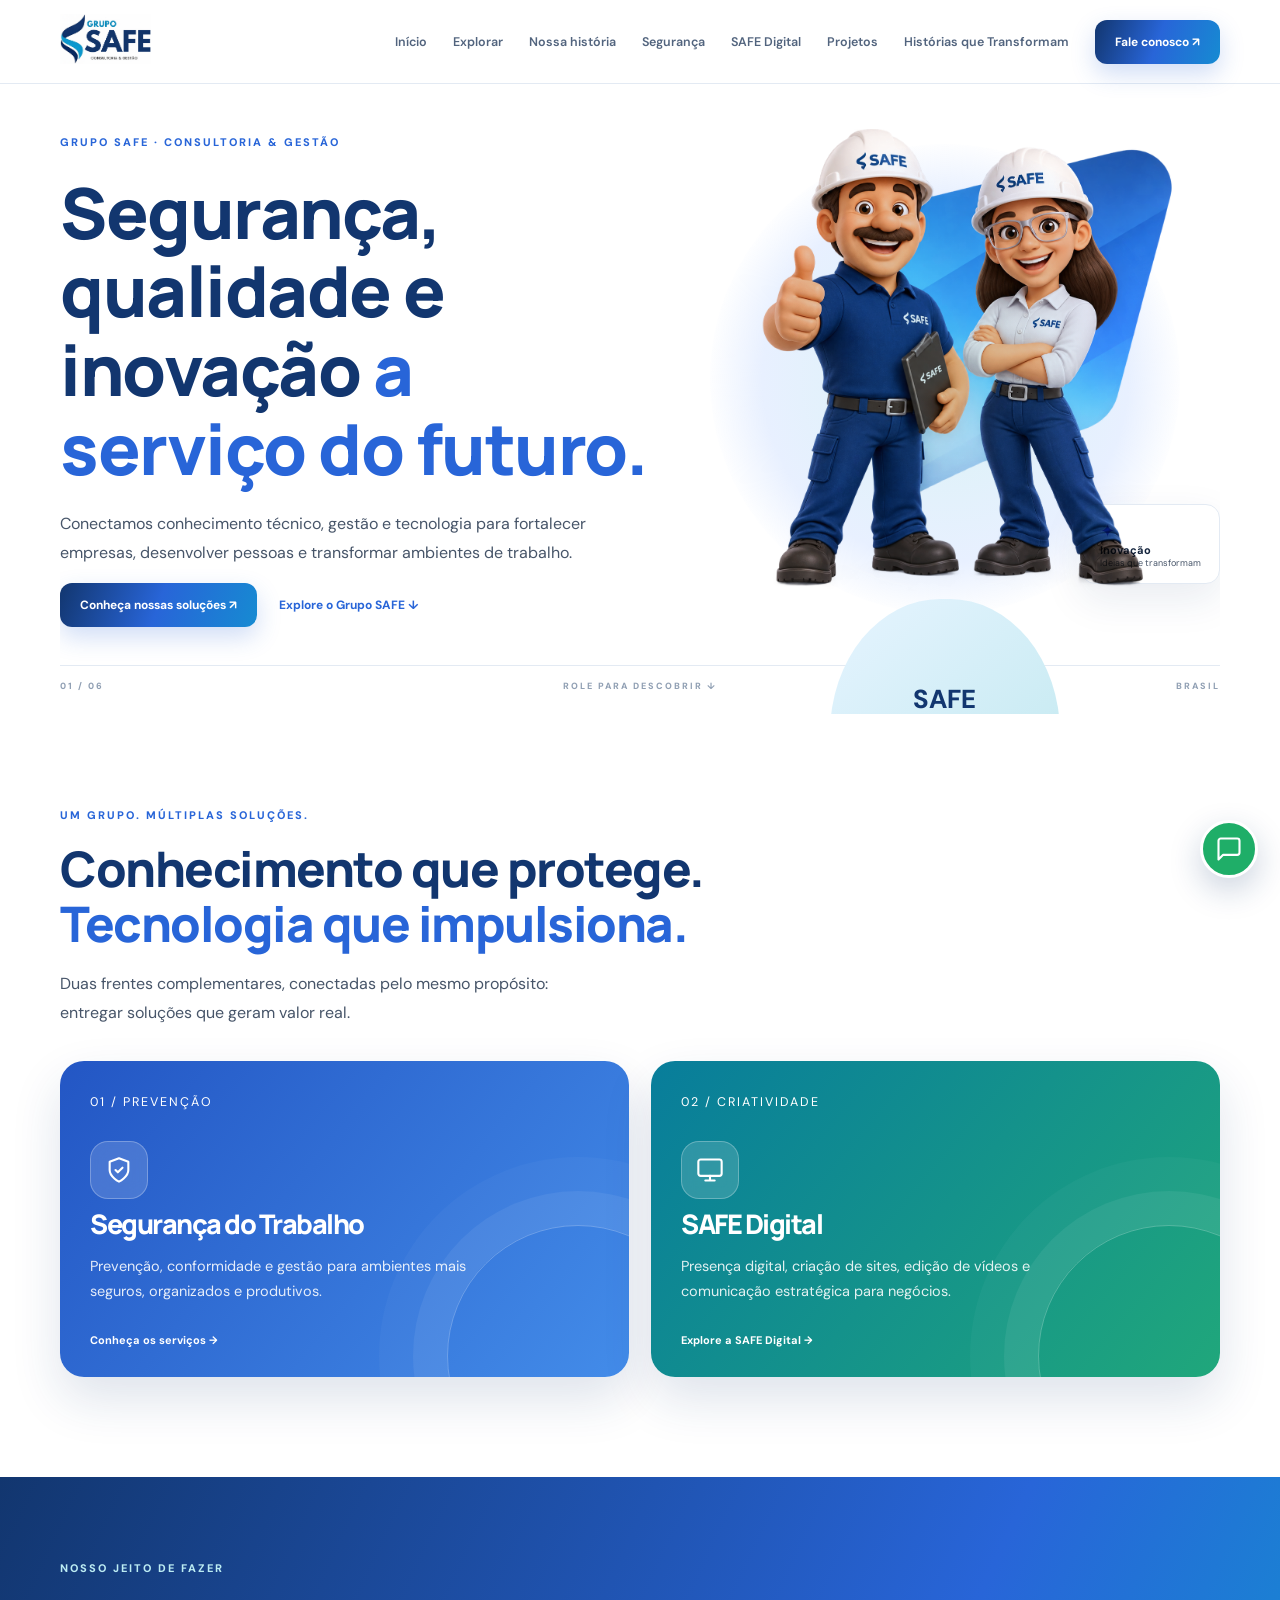
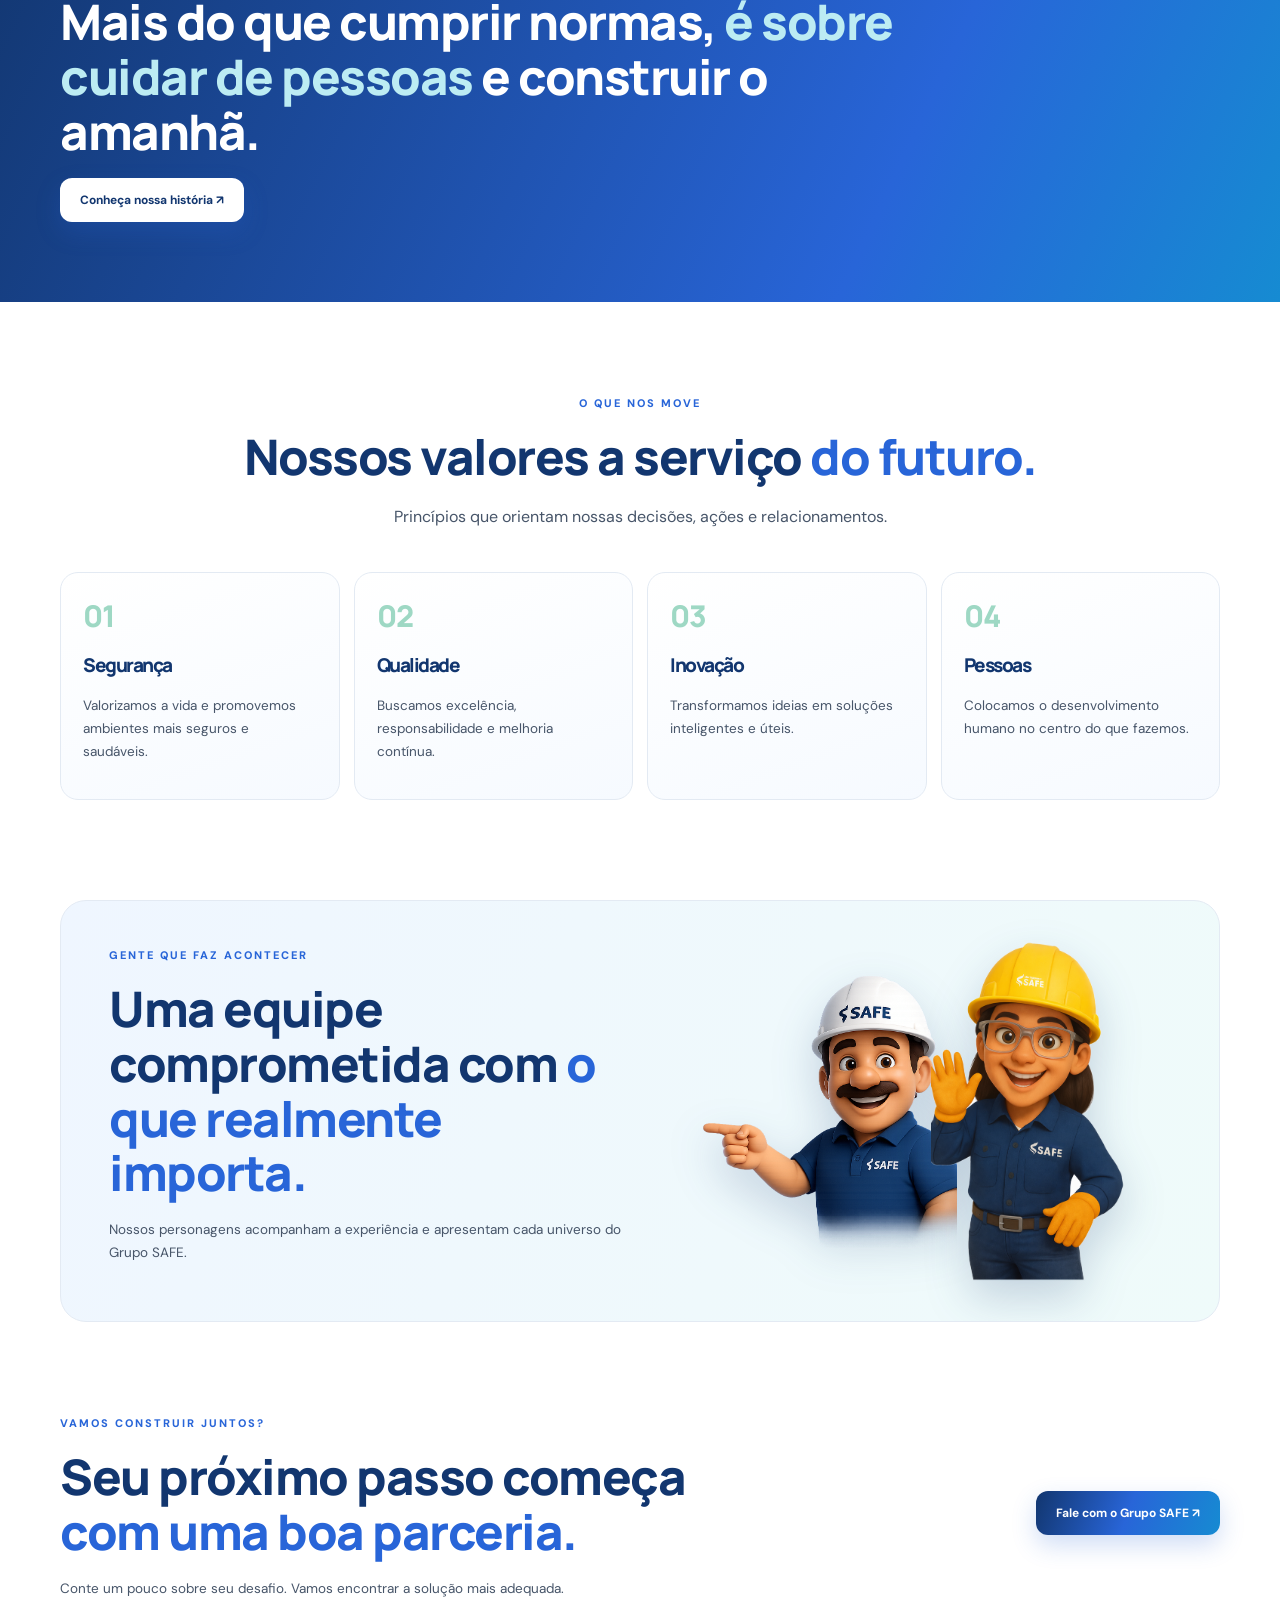
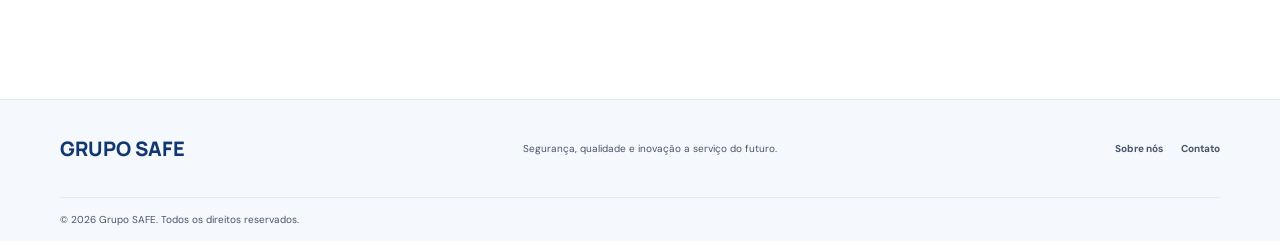
==== commit 9e57c9f2: "Add files via upload" ====
--- a/index.html
+++ b/index.html
@@ -1,5 +1,5 @@
-<!doctype html><html lang="pt-BR"><head><meta charset="utf-8"><meta name="viewport" content="width=device-width,initial-scale=1"><meta name="theme-color" content="#12366f"><meta name="description" content="Grupo SAFE — Segurança, qualidade e inovação a serviço do futuro."><title>Grupo SAFE | Segurança, Qualidade e Inovação</title><link rel="preconnect" href="https://fonts.googleapis.com"><link href="https://fonts.googleapis.com/css2?family=DM+Sans:wght@400;500;600;700&family=Manrope:wght@500;600;700;800&display=swap" rel="stylesheet"><link rel="stylesheet" href="css/style.css"><link rel="stylesheet" href="css/responsive.css"><link rel="stylesheet" href="css/upgrade.css"></head><body><div class="progress"></div><header><a class="logo" href="index.html"><img src="assets/logo/logo-safe.png" alt="Grupo SAFE"></a><button class="menu" aria-label="Abrir menu">☰</button><nav><a href="index.html">Início</a><a href="explorar.html">Explorar</a><a href="paginas/historia.html">Nossa história</a><a href="paginas/seguranca.html">Segurança</a><a href="paginas/safe-digital.html">SAFE Digital</a><a href="paginas/projetos.html">Projetos</a><a href="paginas/conhecimento.html">Conhecimento</a><a class="navbtn" href="https://wa.me/553191233320?text=Ol%C3%A1%2C%20Grupo%20SAFE!%20Gostaria%20de%20conhecer%20as%20solu%C3%A7%C3%B5es.">Fale conosco ↗</a></nav></header><main>
-<section class="hero wrap"><div class="hero-copy reveal"><label>GRUPO SAFE · CONSULTORIA & GESTÃO</label><h1>Segurança, qualidade e inovação <em>a serviço do futuro.</em></h1><p>Conectamos conhecimento técnico, gestão e tecnologia para fortalecer empresas, desenvolver pessoas e transformar ambientes de trabalho.</p><a class="btn" href="paginas/seguranca.html">Conheça nossas soluções ↗</a><a class="quiet" href="#frentes">Explore o Grupo SAFE ↓</a><small class="proof">● Pessoas, segurança e tecnologia.</small></div><div class="hero-visual reveal"><div class="halo"></div><img src="assets/mascotes/mascote-principal.png" alt="Mascote 3D do Grupo SAFE" onerror="this.style.display='none';this.nextElementSibling.hidden=false"><div class="mascot-fallback" hidden>SAFE<br><b>Seu mascote 3D aqui</b><small>Adicione a arte oficial em assets/mascotes.</small></div><aside>✦ <b>Inovação</b><small>Ideias que transformam</small></aside></div><div class="hero-foot">01 / 06 <span>ROLE PARA DESCOBRIR ↓</span><span>BRASIL</span></div></section>
+<!doctype html><html lang="pt-BR"><head><meta charset="utf-8"><meta name="viewport" content="width=device-width,initial-scale=1"><meta name="theme-color" content="#12366f"><meta name="description" content="Grupo SAFE — Segurança, qualidade e inovação a serviço do futuro."><title>Grupo SAFE | Segurança, Qualidade e Inovação</title><link rel="preconnect" href="https://fonts.googleapis.com"><link href="https://fonts.googleapis.com/css2?family=DM+Sans:wght@400;500;600;700&family=Manrope:wght@500;600;700;800&display=swap" rel="stylesheet"><link rel="stylesheet" href="css/style.css"><link rel="stylesheet" href="css/responsive.css"><link rel="stylesheet" href="css/upgrade.css"></head><body><div class="progress"></div><header><a class="logo" href="index.html"><img src="assets/logo/logo-safe.png" alt="Grupo SAFE"></a><button class="menu" aria-label="Abrir menu">☰</button><nav><a href="index.html">Início</a><a href="explorar.html">Explorar</a><a href="paginas/historia.html">Nossa história</a><a href="paginas/seguranca.html">Segurança</a><a href="paginas/safe-digital.html">SAFE Digital</a><a href="paginas/projetos.html">Projetos</a><a href="paginas/conhecimento.html">Histórias que Transformam</a><a class="navbtn" href="https://wa.me/553191233320?text=Ol%C3%A1%2C%20Grupo%20SAFE!%20Gostaria%20de%20conhecer%20as%20solu%C3%A7%C3%B5es.">Fale conosco ↗</a></nav></header><main>
+<section class="hero wrap"><div class="hero-copy reveal"><label>GRUPO SAFE · CONSULTORIA & GESTÃO</label><h1>Segurança, qualidade e inovação <em>a serviço do futuro.</em></h1><p>Conectamos conhecimento técnico, gestão e tecnologia para fortalecer empresas, desenvolver pessoas e transformar ambientes de trabalho.</p><a class="btn" href="paginas/seguranca.html">Conheça nossas soluções ↗</a><a class="quiet" href="#frentes">Explore o Grupo SAFE ↓</a></div><div class="hero-visual reveal"><div class="halo"></div><img src="assets/mascotes/mascote-principal.png" alt="Mascote 3D do Grupo SAFE" onerror="this.style.display='none';this.nextElementSibling.hidden=false"><div class="mascot-fallback" hidden>SAFE<br><b>Seu mascote 3D aqui</b><small>Adicione a arte oficial em assets/mascotes.</small></div><aside>✦ <b>Inovação</b><small>Ideias que transformam</small></aside></div><div class="hero-foot">01 / 06 <span>ROLE PARA DESCOBRIR ↓</span><span>BRASIL</span></div></section>
 <section class="wrap section reveal" id="frentes"><label>UM GRUPO. MÚLTIPLAS SOLUÇÕES.</label><h2>Conhecimento que protege.<br><em>Tecnologia que impulsiona.</em></h2><p class="lead">Duas frentes complementares, conectadas pelo mesmo propósito: entregar soluções que geram valor real.</p><div class="cards"><a class="front safety" href="paginas/seguranca.html"><small>01 / PREVENÇÃO</small><div class="symbol"><svg viewBox="0 0 24 24" fill="none" stroke="currentColor" stroke-width="1.8" stroke-linecap="round" stroke-linejoin="round" aria-hidden="true"><path d="M12 22s8-4 8-10V5l-8-3-8 3v7c0 6 8 10 8 10z"/><path d="m9 12 2 2 4-4"/></svg></div><h3>Segurança do Trabalho</h3><p>Prevenção, conformidade e gestão para ambientes mais seguros, organizados e produtivos.</p><b>Conheça os serviços →</b></a><a class="front digital" href="paginas/safe-digital.html"><small>02 / CRIATIVIDADE</small><div class="symbol"><svg viewBox="0 0 24 24" fill="none" stroke="currentColor" stroke-width="1.8" stroke-linecap="round" stroke-linejoin="round" aria-hidden="true"><rect x="2" y="3" width="20" height="14" rx="2"/><path d="M8 21h8M12 17v4"/></svg></div><h3>SAFE Digital</h3><p>Presença digital, criação de sites, edição de vídeos e comunicação estratégica para negócios.</p><b>Explore a SAFE Digital →</b></a></div></section>
 <section class="band"><div class="wrap reveal"><label>NOSSO JEITO DE FAZER</label><h2>Mais do que cumprir normas, <em>é sobre cuidar de pessoas</em> e construir o amanhã.</h2><a class="btn light" href="paginas/historia.html">Conheça nossa história ↗</a></div></section>
 <section class="wrap section reveal"><div class="center"><label>O QUE NOS MOVE</label><h2>Nossos valores a serviço <em>do futuro.</em></h2><p class="lead">Princípios que orientam nossas decisões, ações e relacionamentos.</p></div><div class="values"><article><small>01</small><h3>Segurança</h3><p>Valorizamos a vida e promovemos ambientes mais seguros e saudáveis.</p></article><article><small>02</small><h3>Qualidade</h3><p>Buscamos excelência, responsabilidade e melhoria contínua.</p></article><article><small>03</small><h3>Inovação</h3><p>Transformamos ideias em soluções inteligentes e úteis.</p></article><article><small>04</small><h3>Pessoas</h3><p>Colocamos o desenvolvimento humano no centro do que fazemos.</p></article></div></section>
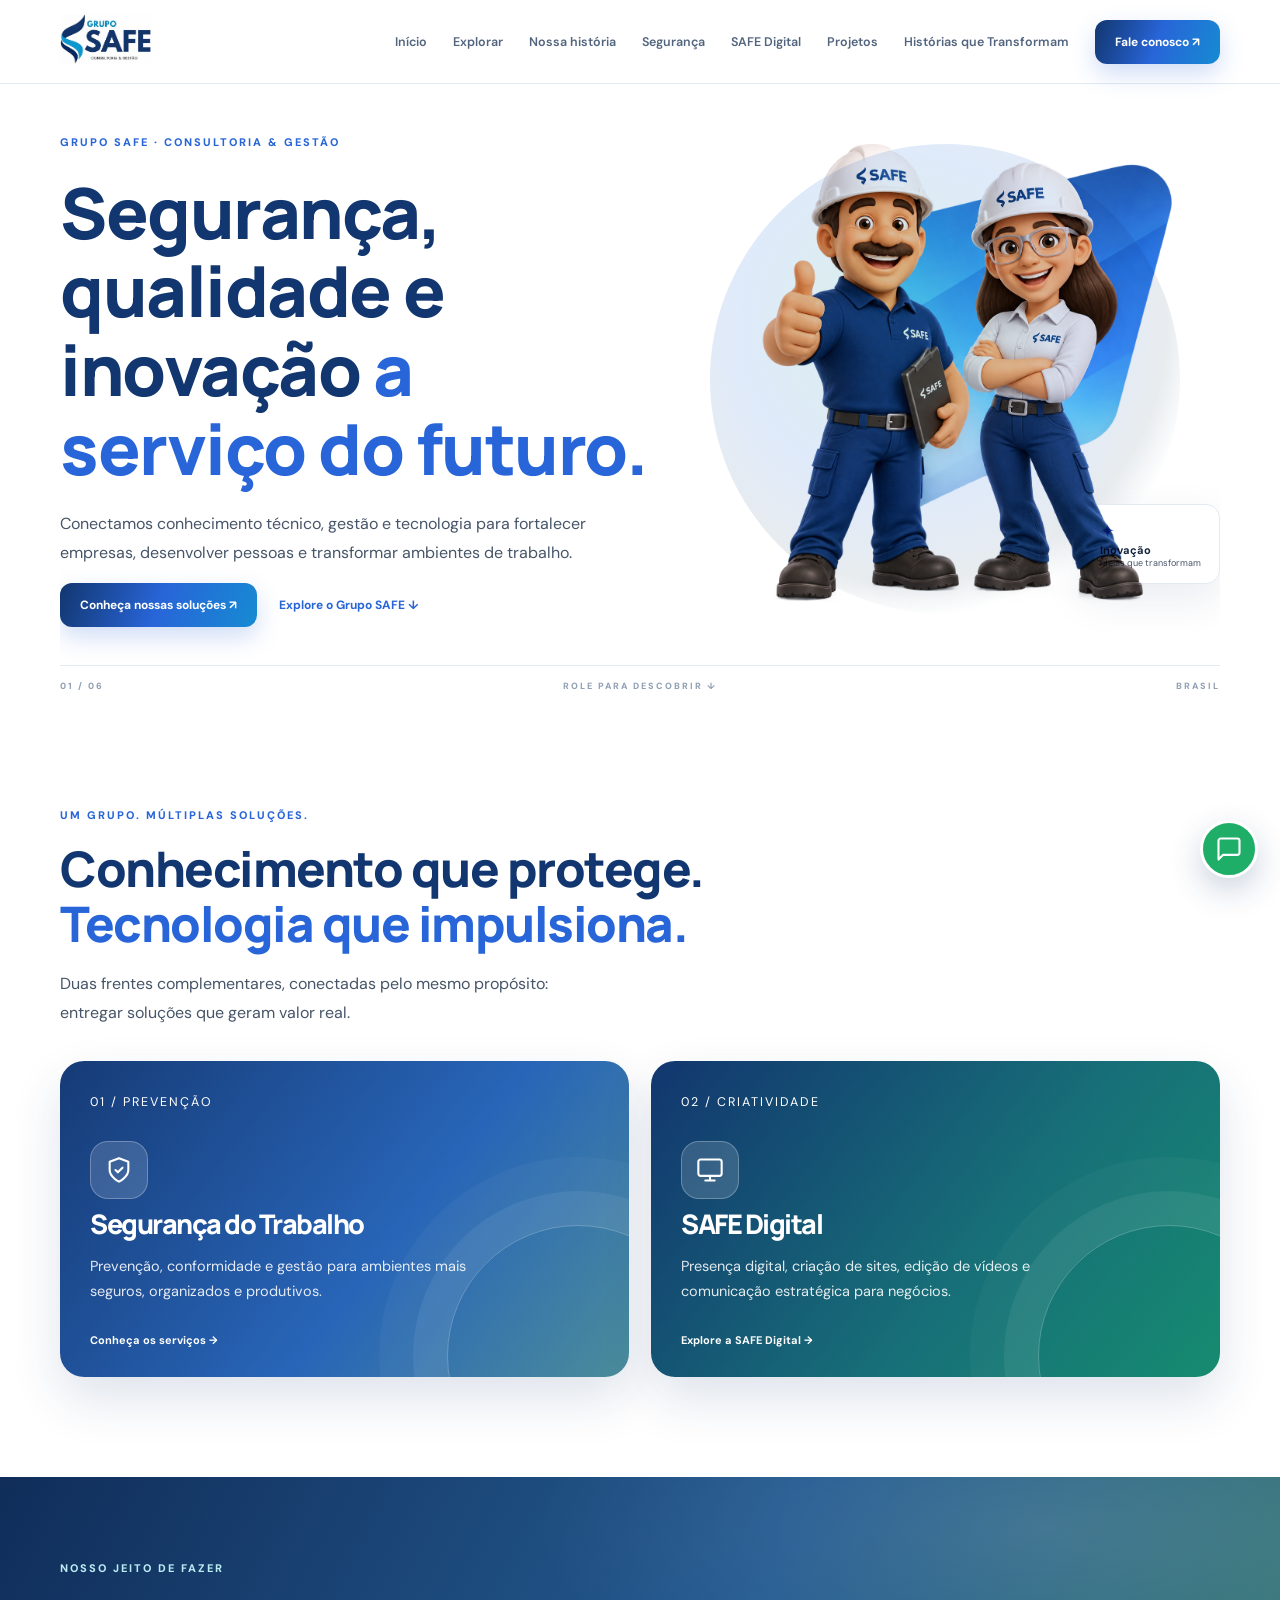
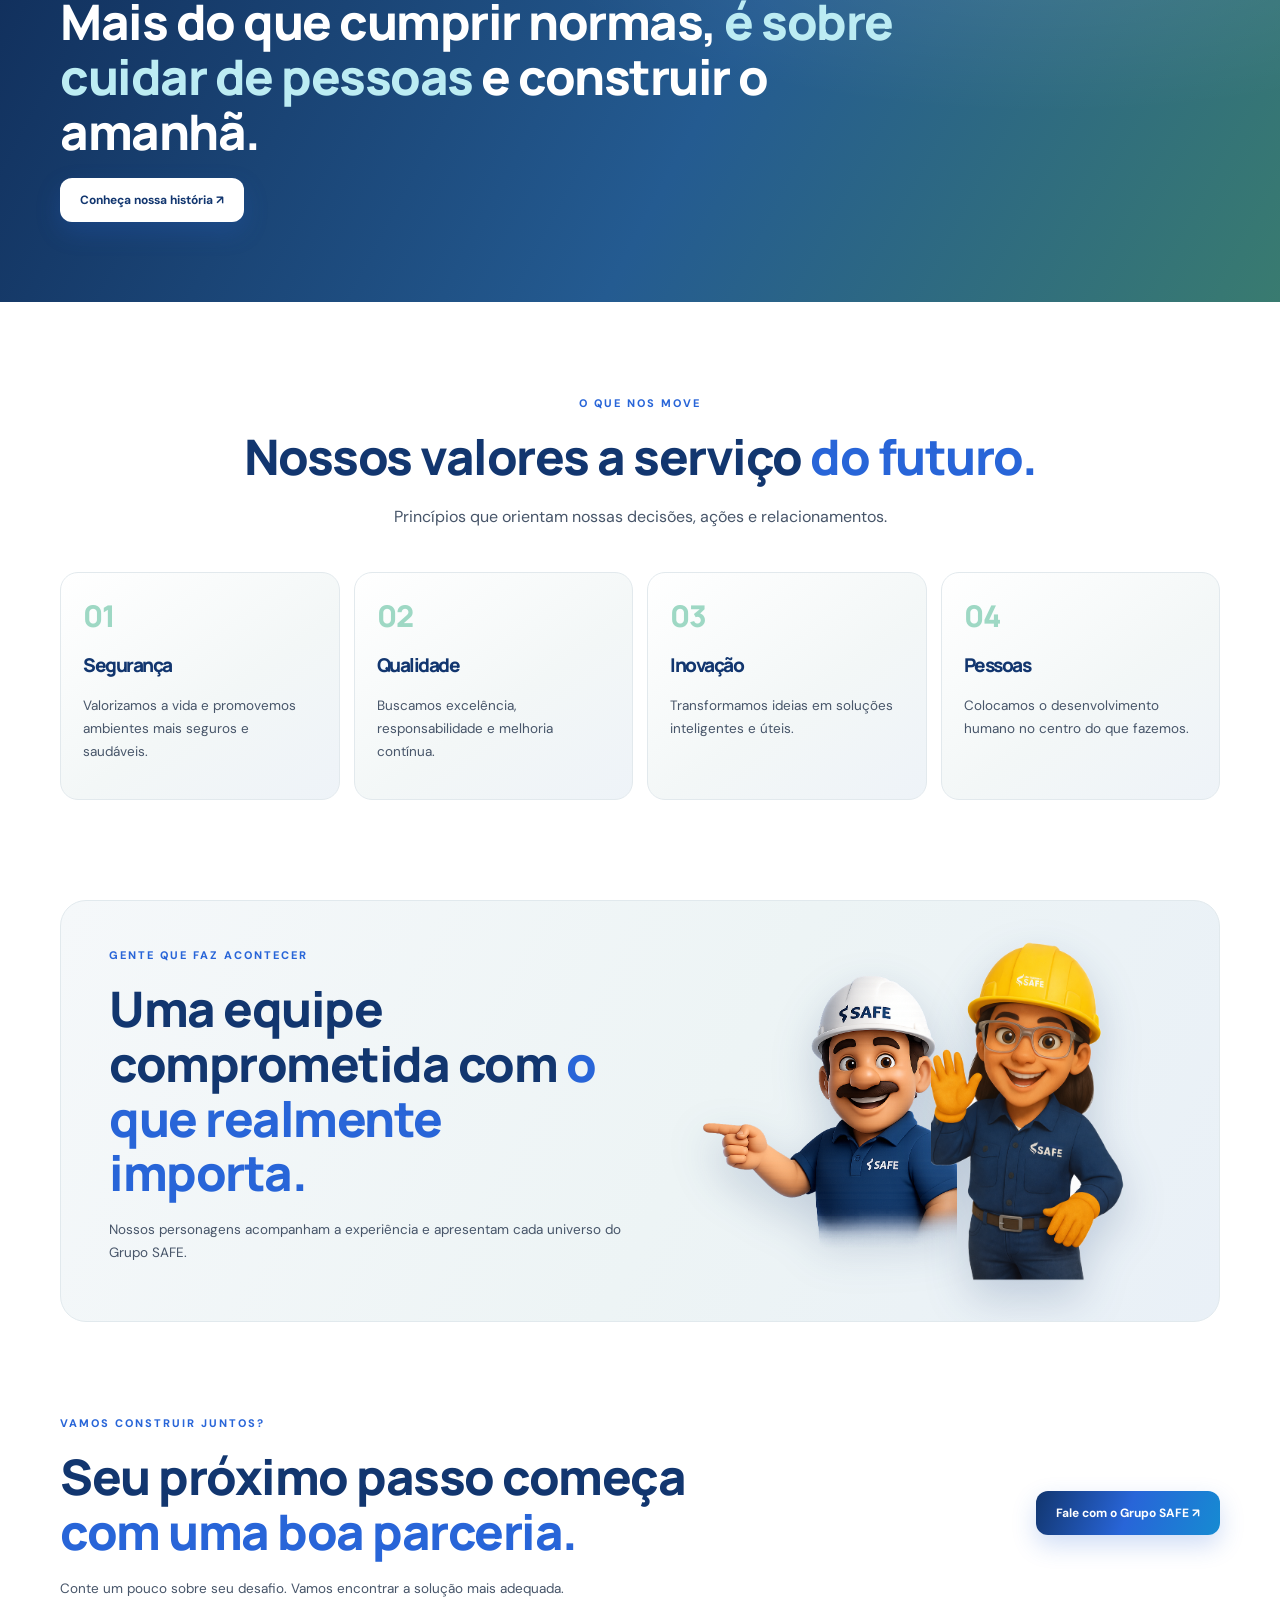
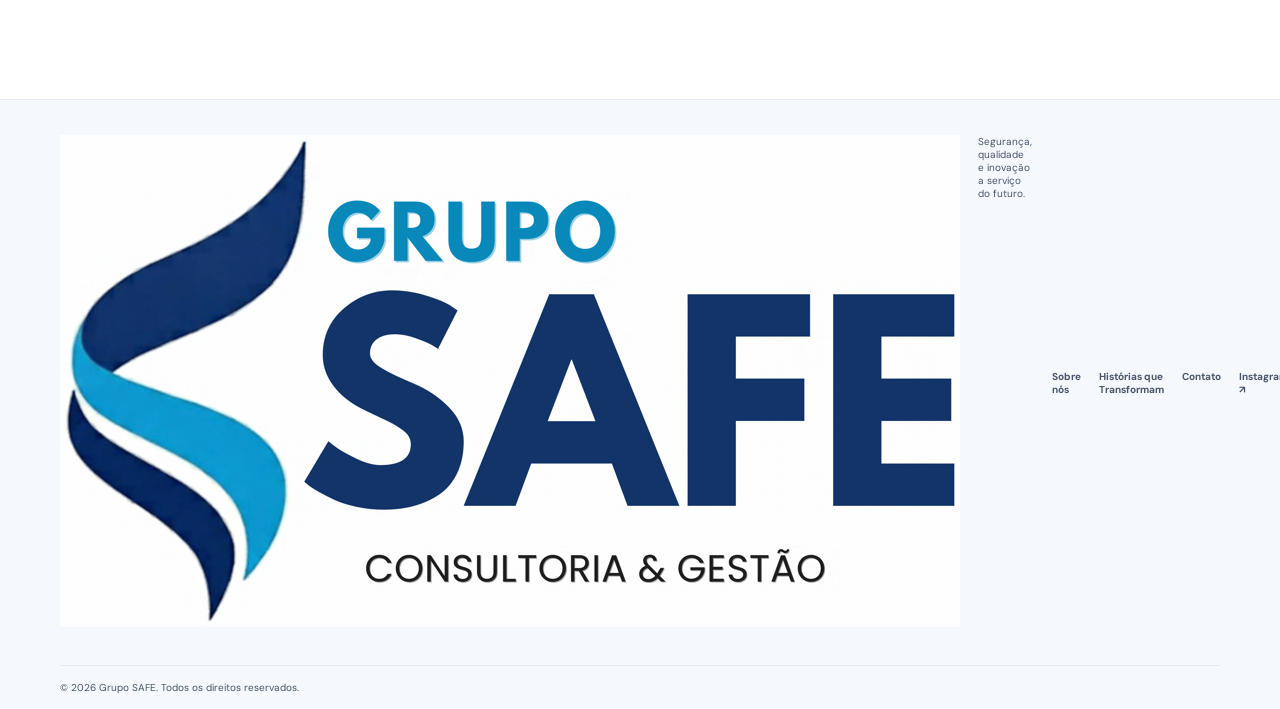
==== commit 116c41c3: "Add files via upload" ====
--- a/index.html
+++ b/index.html
@@ -4,4 +4,4 @@
 <section class="band"><div class="wrap reveal"><label>NOSSO JEITO DE FAZER</label><h2>Mais do que cumprir normas, <em>é sobre cuidar de pessoas</em> e construir o amanhã.</h2><a class="btn light" href="paginas/historia.html">Conheça nossa história ↗</a></div></section>
 <section class="wrap section reveal"><div class="center"><label>O QUE NOS MOVE</label><h2>Nossos valores a serviço <em>do futuro.</em></h2><p class="lead">Princípios que orientam nossas decisões, ações e relacionamentos.</p></div><div class="values"><article><small>01</small><h3>Segurança</h3><p>Valorizamos a vida e promovemos ambientes mais seguros e saudáveis.</p></article><article><small>02</small><h3>Qualidade</h3><p>Buscamos excelência, responsabilidade e melhoria contínua.</p></article><article><small>03</small><h3>Inovação</h3><p>Transformamos ideias em soluções inteligentes e úteis.</p></article><article><small>04</small><h3>Pessoas</h3><p>Colocamos o desenvolvimento humano no centro do que fazemos.</p></article></div></section>
 <section class="wrap mascot-panel reveal"><div><label>GENTE QUE FAZ ACONTECER</label><h2>Uma equipe comprometida com <em>o que realmente importa.</em></h2><p>Nossos personagens acompanham a experiência e apresentam cada universo do Grupo SAFE.</p></div><div class="duo"><img src="assets/mascotes/mascote-seguranca.png" alt="Mascote SAFE Segurança" onerror="this.style.display='none'"><img src="assets/mascotes/mascote-digital.png" alt="Mascote SAFE Digital" onerror="this.style.display='none'"></div></section>
-<section class="wrap cta reveal"><div><label>VAMOS CONSTRUIR JUNTOS?</label><h2>Seu próximo passo começa <em>com uma boa parceria.</em></h2><p>Conte um pouco sobre seu desafio. Vamos encontrar a solução mais adequada.</p></div><a class="btn" href="https://wa.me/553191233320?text=Ol%C3%A1%2C%20Grupo%20SAFE!%20Gostaria%20de%20conhecer%20as%20solu%C3%A7%C3%B5es.">Fale com o Grupo SAFE ↗</a></section></main><footer><div class="wrap foot"><b>GRUPO SAFE</b><span>Segurança, qualidade e inovação a serviço do futuro.</span><div><a href="paginas/historia.html">Sobre nós</a><a href="https://wa.me/553191233320?text=Ol%C3%A1%2C%20Grupo%20SAFE!%20Gostaria%20de%20conhecer%20as%20solu%C3%A7%C3%B5es.">Contato</a></div></div><div class="wrap copyright">© <span id="year"></span> Grupo SAFE. Todos os direitos reservados.</div></footer><script src="js/main.js"></script></body></html>+<section class="wrap cta reveal"><div><label>VAMOS CONSTRUIR JUNTOS?</label><h2>Seu próximo passo começa <em>com uma boa parceria.</em></h2><p>Conte um pouco sobre seu desafio. Vamos encontrar a solução mais adequada.</p></div><a class="btn" href="https://wa.me/553191233320?text=Ol%C3%A1%2C%20Grupo%20SAFE!%20Gostaria%20de%20conhecer%20as%20solu%C3%A7%C3%B5es.">Fale com o Grupo SAFE ↗</a></section></main><footer><div class="wrap foot"><div class="foot-brand"><a class="foot-logo" href="index.html"><img src="assets/logo/logo-safe.png" alt="Logo Grupo SAFE"></a><span>Segurança, qualidade e inovação a serviço do futuro.</span></div><div class="foot-links"><a href="paginas/historia.html">Sobre nós</a><a href="paginas/conhecimento.html">Histórias que Transformam</a><a href="https://wa.me/553191233320?text=Ol%C3%A1%2C%20Grupo%20SAFE!%20Gostaria%20de%20conhecer%20as%20solu%C3%A7%C3%B5es.">Contato</a><a class="instagram-link" href="https://www.instagram.com/profissionalsafe/" target="_blank" rel="noopener noreferrer" aria-label="Instagram do Grupo SAFE">Instagram ↗</a></div></div><div class="wrap copyright">© <span id="year"></span> Grupo SAFE. Todos os direitos reservados.</div></footer><script src="js/main.js"></script></body></html>
--- a/css/upgrade.css
+++ b/css/upgrade.css
@@ -45,3 +45,159 @@
 @media(max-width:850px){nav a{font-size:11px}.area-mascot{height:70%;opacity:.9}}
 @media(max-width:760px){.area-hero{min-height:0}.area-hero.with-mascot .wrap>*{max-width:100%}.area-mascot{height:210px;right:-18px;opacity:.28}.area-steps:before{display:none}.area-step{margin-top:26px}.hero-visual{height:340px}.hero-visual img{max-height:320px}.duo{height:230px}.logo img{height:42px}}
 @media(prefers-reduced-motion:reduce){.hero-visual img,.area-mascot,.wa-float{animation:none}}
+
+
+/* GRUPO SAFE 2.3 — gradientes imersivos, com a paleta institucional */
+:root{
+  --safe-blue:#12366f;
+  --safe-cobalt:#2865d8;
+  --safe-green:#168b70;
+  --safe-mist:#eef3f4;
+  --safe-slate:#667581;
+}
+.hero .halo{
+  background:radial-gradient(circle at 42% 38%,#d9f0e8 0%,#dfeafa 43%,#e8ecef 65%,transparent 74%);
+}
+.front.safety{
+  background:linear-gradient(128deg,#163b76 0%,#2865b8 58%,#4b8c9a 100%);
+}
+.front.digital{
+  background:linear-gradient(128deg,#12366f 0%,#176f78 58%,#168b70 100%);
+}
+.band{
+  background:
+    radial-gradient(ellipse at 82% 12%,#ffffff1c,transparent 35%),
+    linear-gradient(118deg,#102d59 0%,#245b91 55%,#397b70 100%);
+}
+.values article{
+  background:linear-gradient(145deg,#fff 0%,#f3f7f7 56%,#eef3f8 100%);
+  border:1px solid #e2e9ed;
+}
+.mascot-panel{
+  background:linear-gradient(118deg,#f5f8fa 0%,#edf4f5 55%,#e9f0f7 100%);
+  border:1px solid #e1e9ed;
+}
+.proof{display:none!important}
+
+/* Explorar: menos linguagem de campanha pronta, mais clareza e personalidade */
+.explore-hero{
+  background:
+    radial-gradient(ellipse at 83% 22%,#c8e6dc88 0%,transparent 31%),
+    radial-gradient(ellipse at 10% 85%,#d9e3eeaa 0%,transparent 34%),
+    linear-gradient(135deg,#f8fafb 0%,#edf3f4 54%,#e8f0f6 100%);
+}
+.explore-kicker{
+  background:#ffffffa8;
+  border-color:#d3e0df;
+  color:#315f69;
+  letter-spacing:1.15px;
+}
+.explore-card{
+  background:linear-gradient(145deg,#ffffff 0%,#f4f7f7 68%,#eef3f7 100%);
+  border-color:#e0e8e9;
+}
+.explore-card:before{
+  background:radial-gradient(circle,#cce5dcaa,transparent 70%);
+}
+.explore-card .number,.explore-card .glyph,.explore-card .go{color:#246f78}
+.explore-card .orb{border-color:#b8d2cd;box-shadow:inset 0 0 25px #dcebe7}
+.explore-card .orb:after{border-color:#9dbdb6}
+.explore-bottom{
+  background:
+    radial-gradient(ellipse at 85% 10%,#ffffff20,transparent 35%),
+    linear-gradient(118deg,#102d59 0%,#245b91 55%,#397b70 100%);
+}
+
+/* SAFE Digital: gradiente próprio, mas pertencente à identidade Grupo SAFE */
+.digital-page .area-hero{
+  background:
+    radial-gradient(ellipse at 83% 25%,#75c8a544,transparent 30%),
+    radial-gradient(ellipse at 12% 90%,#9baebd26,transparent 34%),
+    linear-gradient(125deg,#0b2345 0%,#164e75 54%,#176f68 100%);
+}
+.digital-page .area-hero:before,.digital-page .area-hero:after{
+  border-color:#d7eee32b;
+}
+.digital-page .area-orbit{
+  border-color:#d7eee34a;
+  box-shadow:0 0 0 35px #d7eee30c,0 0 0 70px #d7eee308;
+}
+.digital-page .area-kicker{color:#c7e8dc}
+.digital-page .area-kicker:before{background:#8bc6ad}
+.digital-page .area-hero h1 em{color:#a9d8c5}
+.digital-page .area-card:before{
+  background:linear-gradient(90deg,#2865d8,#168b70,#aebbc4);
+}
+.digital-page .area-card .card-icon{
+  background:linear-gradient(135deg,#164f79,#287f7b 72%,#168b70);
+  box-shadow:0 12px 24px #176f7830;
+}
+.digital-page .area-steps:before{border-color:#9bbdb6}
+.digital-page .area-step b{color:#287c78}
+.digital-page .area-cta{
+  background:
+    radial-gradient(ellipse at 88% 15%,#ffffff20,transparent 34%),
+    linear-gradient(118deg,#102d59 0%,#245b83 58%,#347b6c 100%);
+}
+
+/* Histórias que Transformam — identidade editorial regional */
+.stories-hero{
+  min-height:490px;position:relative;isolation:isolate;overflow:hidden;
+  display:flex;align-items:center;color:#fff;
+  background:
+    radial-gradient(ellipse at 78% 26%,#78b89a55,transparent 29%),
+    radial-gradient(ellipse at 8% 100%,#91a7b927,transparent 34%),
+    linear-gradient(120deg,#102b50 0%,#1d5271 55%,#397b70 100%);
+}
+.stories-hero:before,.stories-hero:after{
+  content:"";position:absolute;z-index:-1;border:1px solid #ffffff28;border-radius:50%;
+  width:490px;height:490px;right:7%;top:-210px;box-shadow:0 0 0 35px #ffffff09,0 0 0 70px #ffffff06;
+}
+.stories-hero:after{width:330px;height:330px;right:13%;top:-130px}
+.stories-hero-inner{position:relative;z-index:2;padding-top:90px;padding-bottom:95px}
+.stories-kicker{font-size:10px;font-weight:800;letter-spacing:2.5px;color:#c8e7d9}
+.stories-hero h1{color:#fff;font-size:clamp(46px,7vw,82px);max-width:850px;margin:24px 0}
+.stories-hero h1 em{color:#b5ddca}
+.stories-hero p{max-width:640px;color:#e0edf0;line-height:1.85;font-size:16px;margin-bottom:30px}
+.stories-hero .btn{background:#fff;color:#153f65}
+.stories-mark{position:absolute;right:13%;bottom:-95px;font:800 360px/1 Manrope;color:#ffffff0b;letter-spacing:-30px;pointer-events:none}
+.stories-intro{display:grid;grid-template-columns:1fr 1fr;gap:60px;align-items:end;padding-top:85px;padding-bottom:45px}
+.stories-intro h2,.stories-values h2,.stories-end h2{font-size:clamp(30px,4vw,48px);color:var(--navy);margin:15px 0}
+.stories-intro h2 em,.stories-values h2 em,.stories-end h2 em{color:#277b75}
+.stories-intro>p,.story-copy p,.stories-note p,.stories-pillars p,.stories-end p{color:var(--muted);line-height:1.85;font-size:14px}
+.stories-feature{padding-bottom:90px}
+.story-card{display:grid;grid-template-columns:.92fr 1.08fr;overflow:hidden;border:1px solid #dfe8e7;border-radius:28px;background:linear-gradient(135deg,#fff,#f2f6f5);box-shadow:0 22px 65px #173b5010}
+.story-art{min-height:390px;position:relative;overflow:hidden;display:flex;align-items:center;justify-content:center;color:#fff;background:radial-gradient(circle at 50% 44%,#91bda0 0%,#477f78 32%,#204f6b 72%,#183a5a 100%)}
+.story-lines{position:absolute;inset:-20%;opacity:.3;background:repeating-linear-gradient(125deg,transparent 0 38px,#ffffff22 39px 40px)}
+.story-monogram{font:800 230px/1 Manrope;color:#ffffffd9;text-shadow:0 18px 40px #0c253c55}
+.story-stamp{position:absolute;top:28px;left:28px;padding:9px 13px;border:1px solid #ffffff55;border-radius:30px;font-size:9px;letter-spacing:2px;font-weight:800}
+.story-art-caption{position:absolute;bottom:28px;left:28px;font-size:9px;letter-spacing:2px;color:#e3f0e8}
+.story-copy{padding:clamp(28px,5vw,58px);align-self:center}
+.story-category{font-size:10px;font-weight:800;letter-spacing:2px;color:#267a72}
+.story-copy h2{font-size:clamp(38px,5vw,58px);color:var(--navy);margin:14px 0}
+.story-link{display:inline-flex;margin-top:12px;color:#23766e;font-weight:800;font-size:12px}
+.stories-note{display:flex;align-items:flex-start;gap:18px;max-width:650px;margin:30px auto 0;padding:22px 25px;border:1px solid #e0e8e7;border-radius:18px;background:linear-gradient(120deg,#f6f9f8,#eef3f5)}
+.stories-note>span{font:800 25px Manrope;color:#398477}
+.stories-note b{color:var(--navy);font:700 16px Manrope}
+.stories-note p{margin:6px 0 0}
+.stories-values{padding:80px 0 90px;background:linear-gradient(120deg,#f1f5f5,#edf3f7 60%,#eaf2ee);border-top:1px solid #e0e8e8;border-bottom:1px solid #e0e8e8}
+.stories-values h2{max-width:780px;margin-bottom:36px}
+.stories-pillars{display:grid;grid-template-columns:repeat(3,1fr);gap:18px}
+.stories-pillars article{padding:27px;border-radius:20px;background:#ffffffd9;border:1px solid #e0e8e8;box-shadow:0 15px 38px #173b5009}
+.stories-pillars b{color:#368477;font:800 24px Manrope}
+.stories-pillars h3{color:var(--navy);font-size:22px;margin:15px 0 8px}
+.stories-end{display:flex;justify-content:space-between;align-items:center;gap:30px;padding-top:75px;padding-bottom:80px}
+.stories-end>div{max-width:720px}
+.stories-end .btn{white-space:nowrap}
+@media(max-width:720px){
+ .stories-hero{min-height:440px}.stories-hero-inner{padding-top:70px;padding-bottom:70px}
+ .stories-mark{font-size:220px;right:3%;bottom:-45px}
+ .stories-intro,.story-card{grid-template-columns:1fr;gap:22px}
+ .stories-intro{padding-top:60px}
+ .story-art{min-height:260px}.story-monogram{font-size:170px}
+ .stories-pillars{grid-template-columns:1fr}
+ .stories-end{align-items:flex-start;flex-direction:column;padding-top:55px}
+}
+
+/* Correção: o conteúdo alternativo não deve aparecer quando a imagem do mascote carrega */
+.mascot-fallback[hidden]{display:none!important}
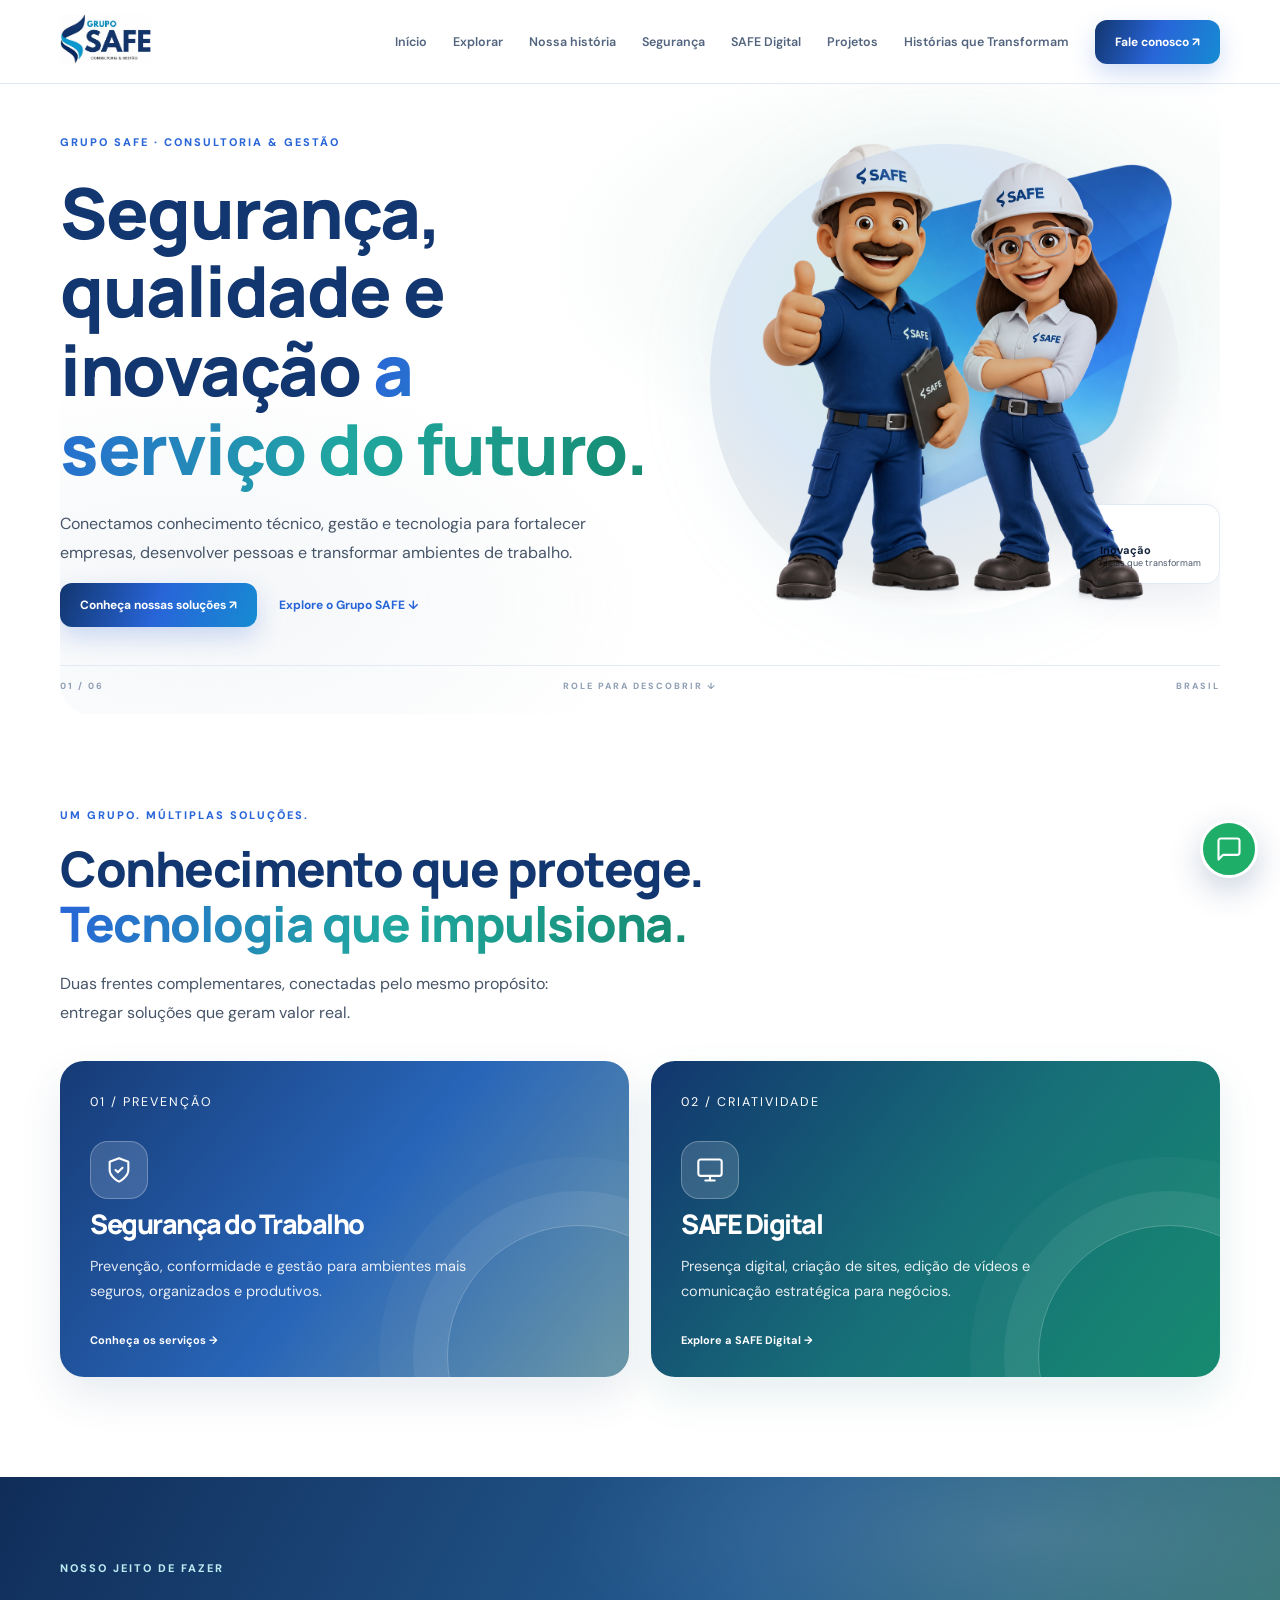
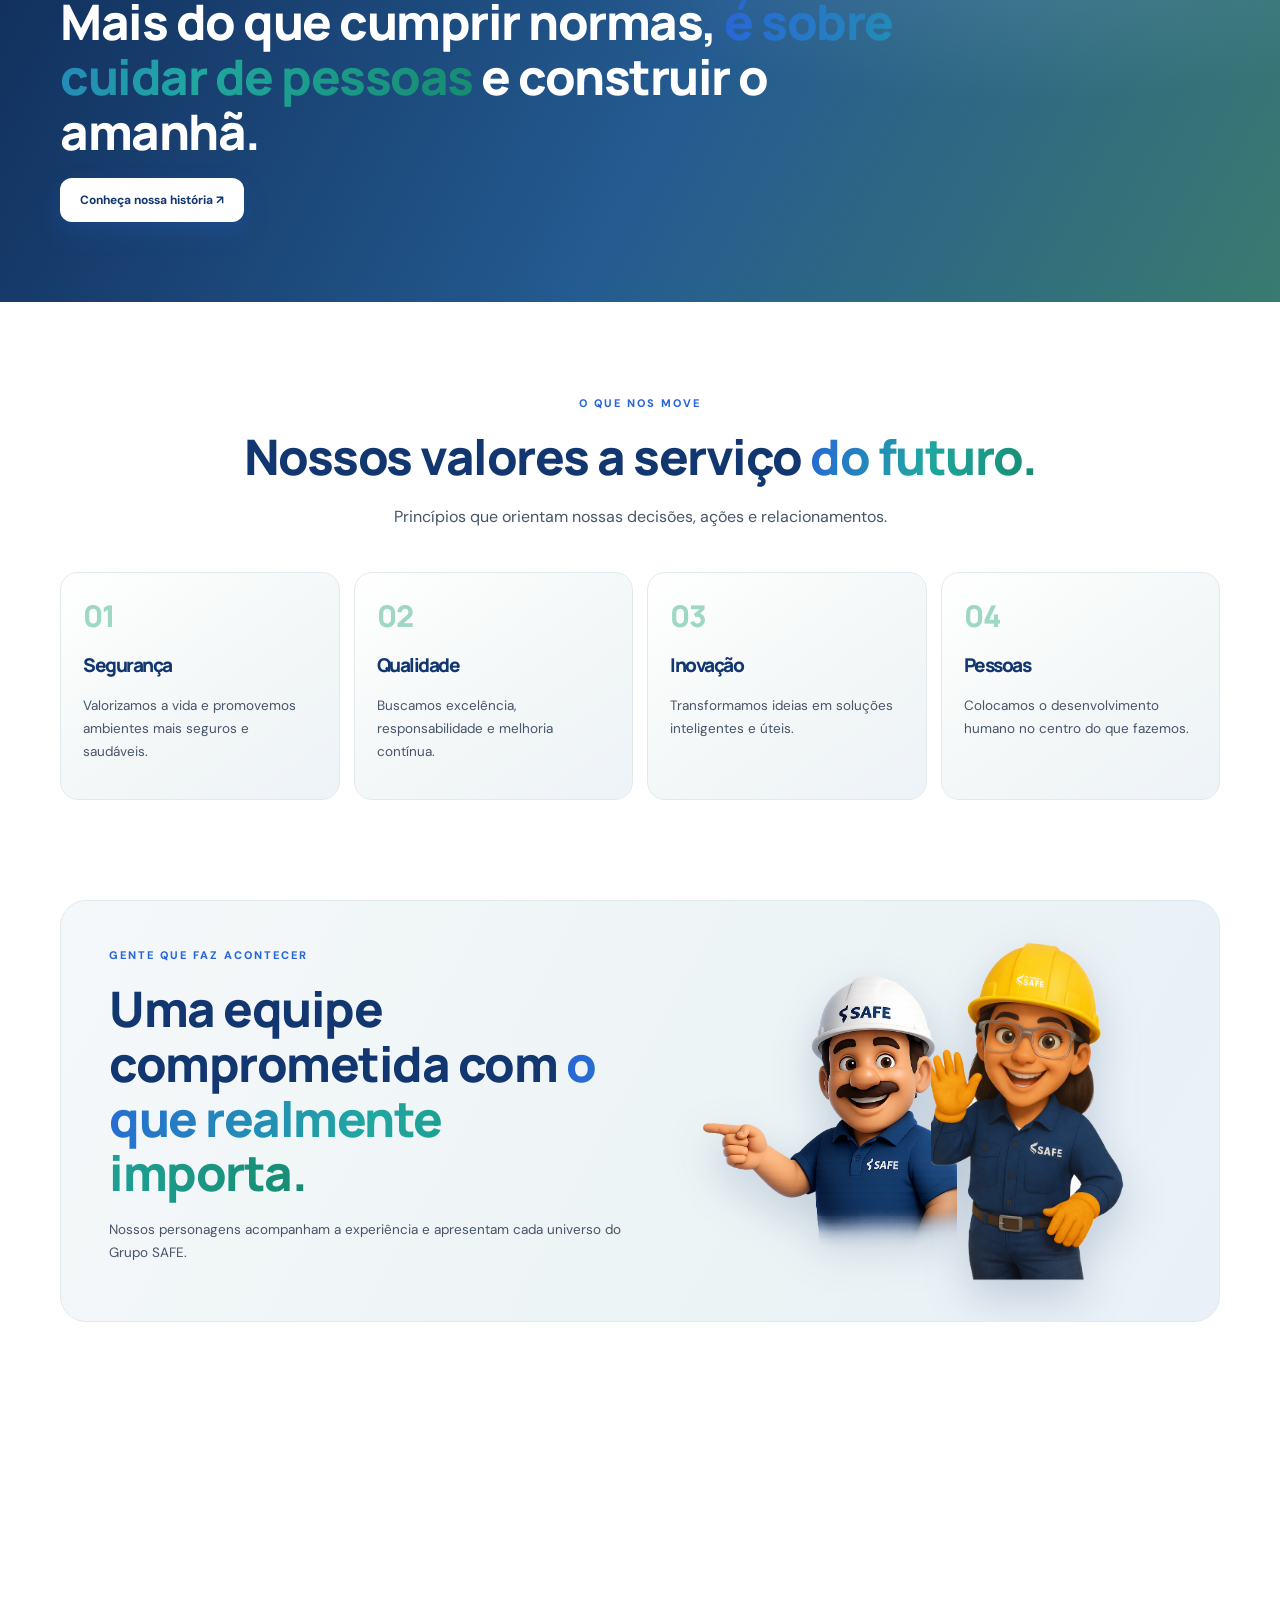
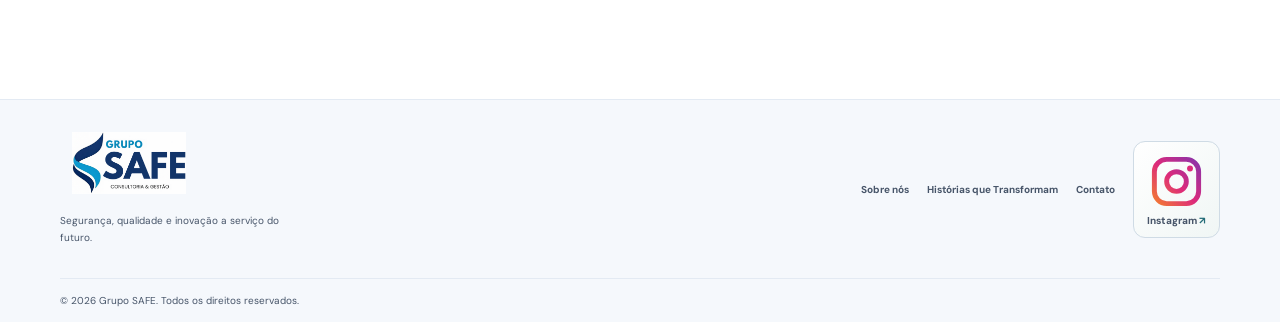
==== commit 06b7ca7c: "Add files via upload" ====
--- a/index.html
+++ b/index.html
@@ -4,4 +4,4 @@
 <section class="band"><div class="wrap reveal"><label>NOSSO JEITO DE FAZER</label><h2>Mais do que cumprir normas, <em>é sobre cuidar de pessoas</em> e construir o amanhã.</h2><a class="btn light" href="paginas/historia.html">Conheça nossa história ↗</a></div></section>
 <section class="wrap section reveal"><div class="center"><label>O QUE NOS MOVE</label><h2>Nossos valores a serviço <em>do futuro.</em></h2><p class="lead">Princípios que orientam nossas decisões, ações e relacionamentos.</p></div><div class="values"><article><small>01</small><h3>Segurança</h3><p>Valorizamos a vida e promovemos ambientes mais seguros e saudáveis.</p></article><article><small>02</small><h3>Qualidade</h3><p>Buscamos excelência, responsabilidade e melhoria contínua.</p></article><article><small>03</small><h3>Inovação</h3><p>Transformamos ideias em soluções inteligentes e úteis.</p></article><article><small>04</small><h3>Pessoas</h3><p>Colocamos o desenvolvimento humano no centro do que fazemos.</p></article></div></section>
 <section class="wrap mascot-panel reveal"><div><label>GENTE QUE FAZ ACONTECER</label><h2>Uma equipe comprometida com <em>o que realmente importa.</em></h2><p>Nossos personagens acompanham a experiência e apresentam cada universo do Grupo SAFE.</p></div><div class="duo"><img src="assets/mascotes/mascote-seguranca.png" alt="Mascote SAFE Segurança" onerror="this.style.display='none'"><img src="assets/mascotes/mascote-digital.png" alt="Mascote SAFE Digital" onerror="this.style.display='none'"></div></section>
-<section class="wrap cta reveal"><div><label>VAMOS CONSTRUIR JUNTOS?</label><h2>Seu próximo passo começa <em>com uma boa parceria.</em></h2><p>Conte um pouco sobre seu desafio. Vamos encontrar a solução mais adequada.</p></div><a class="btn" href="https://wa.me/553191233320?text=Ol%C3%A1%2C%20Grupo%20SAFE!%20Gostaria%20de%20conhecer%20as%20solu%C3%A7%C3%B5es.">Fale com o Grupo SAFE ↗</a></section></main><footer><div class="wrap foot"><div class="foot-brand"><a class="foot-logo" href="index.html"><img src="assets/logo/logo-safe.png" alt="Logo Grupo SAFE"></a><span>Segurança, qualidade e inovação a serviço do futuro.</span></div><div class="foot-links"><a href="paginas/historia.html">Sobre nós</a><a href="paginas/conhecimento.html">Histórias que Transformam</a><a href="https://wa.me/553191233320?text=Ol%C3%A1%2C%20Grupo%20SAFE!%20Gostaria%20de%20conhecer%20as%20solu%C3%A7%C3%B5es.">Contato</a><a class="instagram-link" href="https://www.instagram.com/profissionalsafe/" target="_blank" rel="noopener noreferrer" aria-label="Instagram do Grupo SAFE">Instagram ↗</a></div></div><div class="wrap copyright">© <span id="year"></span> Grupo SAFE. Todos os direitos reservados.</div></footer><script src="js/main.js"></script></body></html>+<section class="wrap cta reveal"><div><label>VAMOS CONSTRUIR JUNTOS?</label><h2>Seu próximo passo começa <em>com uma boa parceria.</em></h2><p>Conte um pouco sobre seu desafio. Vamos encontrar a solução mais adequada.</p></div><a class="btn" href="https://wa.me/553191233320?text=Ol%C3%A1%2C%20Grupo%20SAFE!%20Gostaria%20de%20conhecer%20as%20solu%C3%A7%C3%B5es.">Fale com o Grupo SAFE ↗</a></section></main><footer><div class="wrap foot"><div class="foot-brand"><a class="foot-logo" href="index.html"><img src="assets/logo/logo-safe.png" alt="Logo Grupo SAFE"></a><span>Segurança, qualidade e inovação a serviço do futuro.</span></div><div class="foot-links"><a href="paginas/historia.html">Sobre nós</a><a href="paginas/conhecimento.html">Histórias que Transformam</a><a href="https://wa.me/553191233320?text=Ol%C3%A1%2C%20Grupo%20SAFE!%20Gostaria%20de%20conhecer%20as%20solu%C3%A7%C3%B5es.">Contato</a><a class="instagram-link" href="https://www.instagram.com/profissionalsafe/" target="_blank" rel="noopener noreferrer" aria-label="Instagram do Grupo SAFE"><svg viewBox="0 0 24 24" aria-hidden="true" fill="none"><defs><linearGradient id="igSafe" x1="2" y1="22" x2="22" y2="2" gradientUnits="userSpaceOnUse"><stop stop-color="#f58529"/><stop offset=".48" stop-color="#dd2a7b"/><stop offset="1" stop-color="#8134af"/></linearGradient></defs><rect x="3" y="3" width="18" height="18" rx="5" stroke="url(#igSafe)" stroke-width="2"/><circle cx="12" cy="12" r="4" stroke="url(#igSafe)" stroke-width="2"/><circle cx="17.5" cy="6.7" r="1.2" fill="#dd2a7b"/></svg><span>Instagram</span> ↗</a></div></div><div class="wrap copyright">© <span id="year"></span> Grupo SAFE. Todos os direitos reservados.</div></footer><script src="js/main.js"></script></body></html>
--- a/css/upgrade.css
+++ b/css/upgrade.css
@@ -201,3 +201,25 @@
 
 /* Correção: o conteúdo alternativo não deve aparecer quando a imagem do mascote carrega */
 .mascot-fallback[hidden]{display:none!important}
+
+/* SAFE 2.4 — acabamento visual da identidade e rodapé integrado */
+:root{
+  --safe-gradient-bluegreen:linear-gradient(105deg,#2865d8 0%,#20a7a0 52%,#168b70 100%);
+  --safe-gradient-silver:linear-gradient(105deg,#2865d8 0%,#7189a5 52%,#aab7c3 100%);
+}
+.hero{background:radial-gradient(ellipse at 77% 28%,#b9d9cf50 0%,transparent 33%),radial-gradient(ellipse at 12% 82%,#bdc9d52b 0%,transparent 32%);border-radius:0 0 30px 30px}
+.hero .halo{background:radial-gradient(circle at 42% 38%,#d4ece1 0%,#dbe8f5 42%,#e7ebee 62%,transparent 75%);box-shadow:0 0 70px #a9c8d52b}
+.hero h1 em,.section h2 em,.band h2 em,.mascot-panel h2 em,.cta h2 em{background:var(--safe-gradient-bluegreen);-webkit-background-clip:text;background-clip:text;color:transparent}
+.front.safety{background:linear-gradient(128deg,#163b76 0%,#2865b8 52%,#6c98a7 100%);box-shadow:0 18px 42px #204d7a1c}
+.front.digital{background:linear-gradient(128deg,#12366f 0%,#176f78 52%,#168b70 100%);box-shadow:0 18px 42px #176f781c}
+.band{background:radial-gradient(ellipse at 80% 14%,#ffffff20,transparent 32%),linear-gradient(118deg,#102d59 0%,#245b91 53%,#397b70 100%)}
+footer .foot{padding:32px 0;align-items:center}
+.foot-brand{display:flex;flex-direction:column;gap:12px;min-width:210px}
+.foot-logo{display:inline-flex;align-items:center;width:max-content}
+.foot-logo img{display:block;width:138px;max-height:62px;object-fit:contain}
+.foot-brand span{max-width:250px;line-height:1.7}
+.foot-links{display:flex;align-items:center;gap:20px;flex-wrap:wrap}
+.foot-links a{transition:color .2s,transform .2s}
+.foot-links a:hover{color:#2865d8;transform:translateY(-2px)}
+.foot-links .instagram-link{padding:10px 13px;border:1px solid #cfdbe5;border-radius:12px;background:linear-gradient(135deg,#ffffff,#f0f6f5);color:#246c78;font-weight:800}
+@media(max-width:680px){footer .foot{gap:24px}.foot-brand{min-width:0}.foot-links{gap:12px}.foot-logo img{width:126px}}
